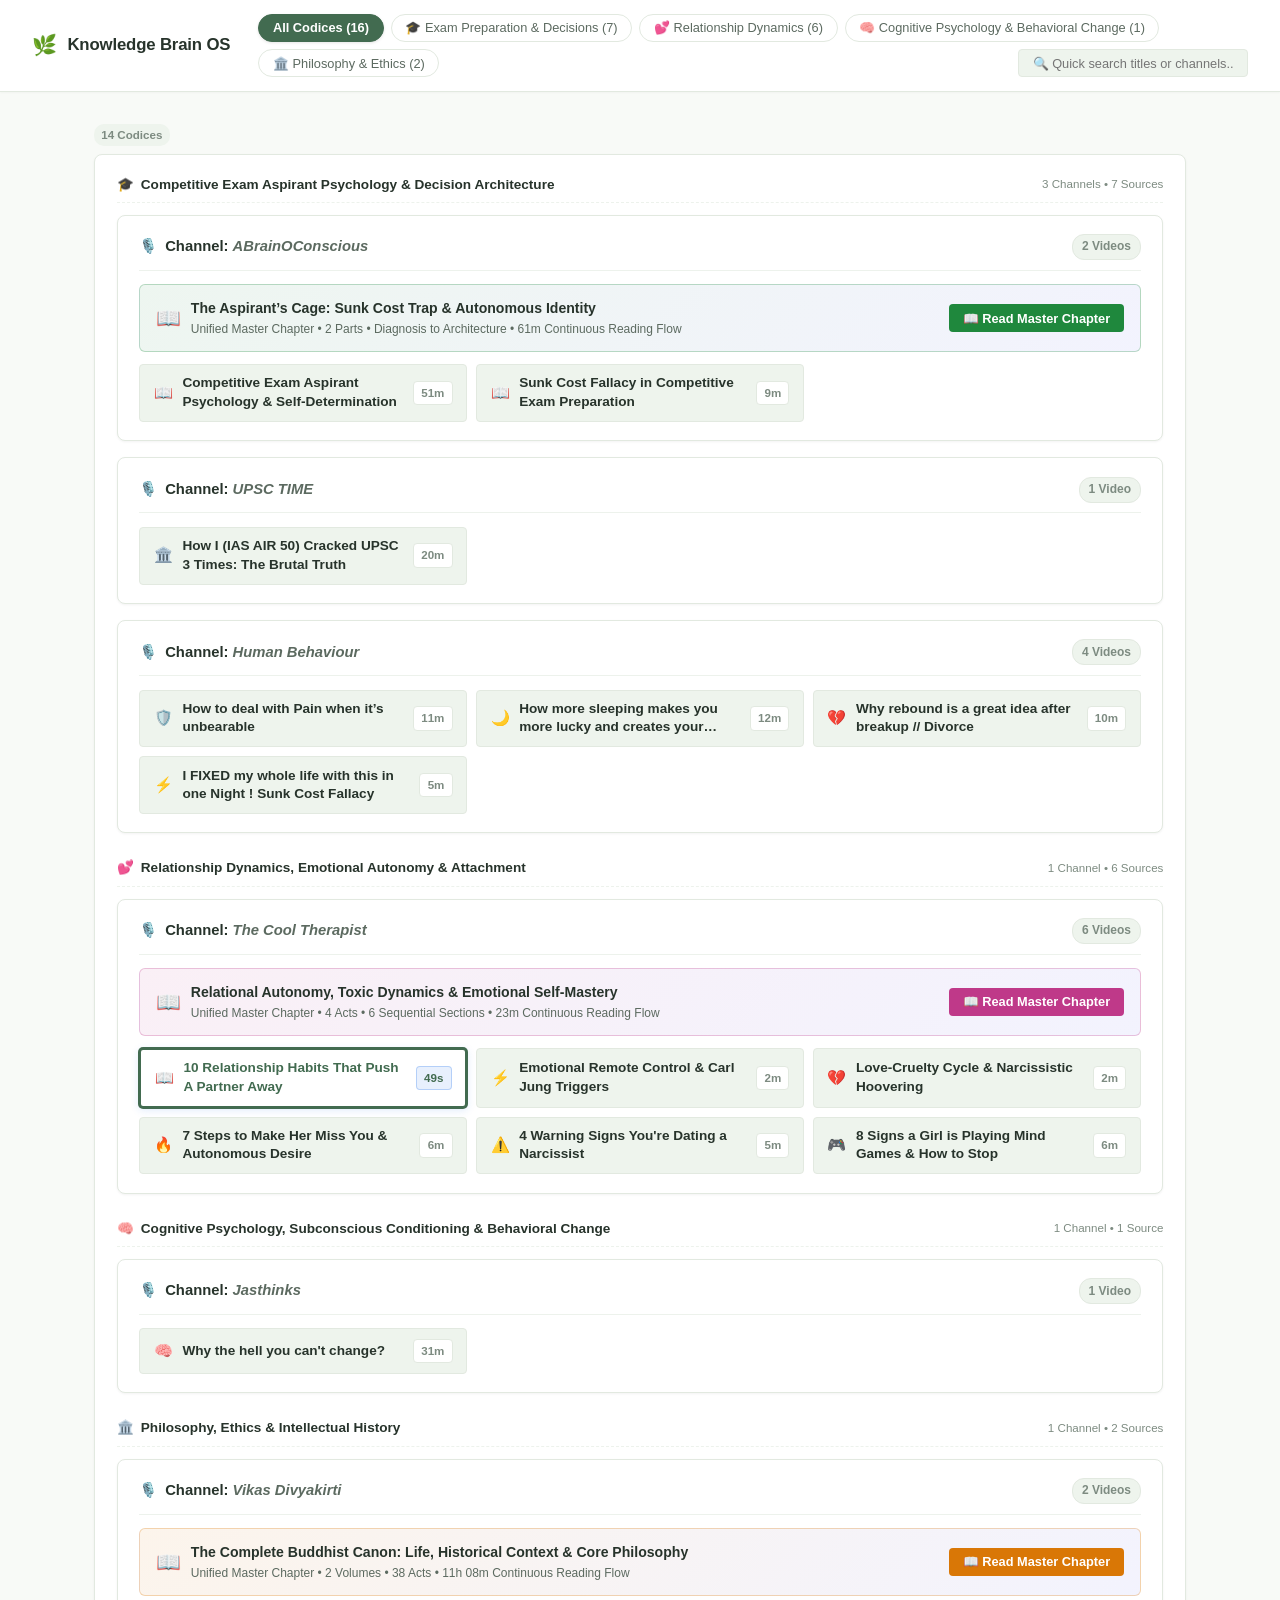
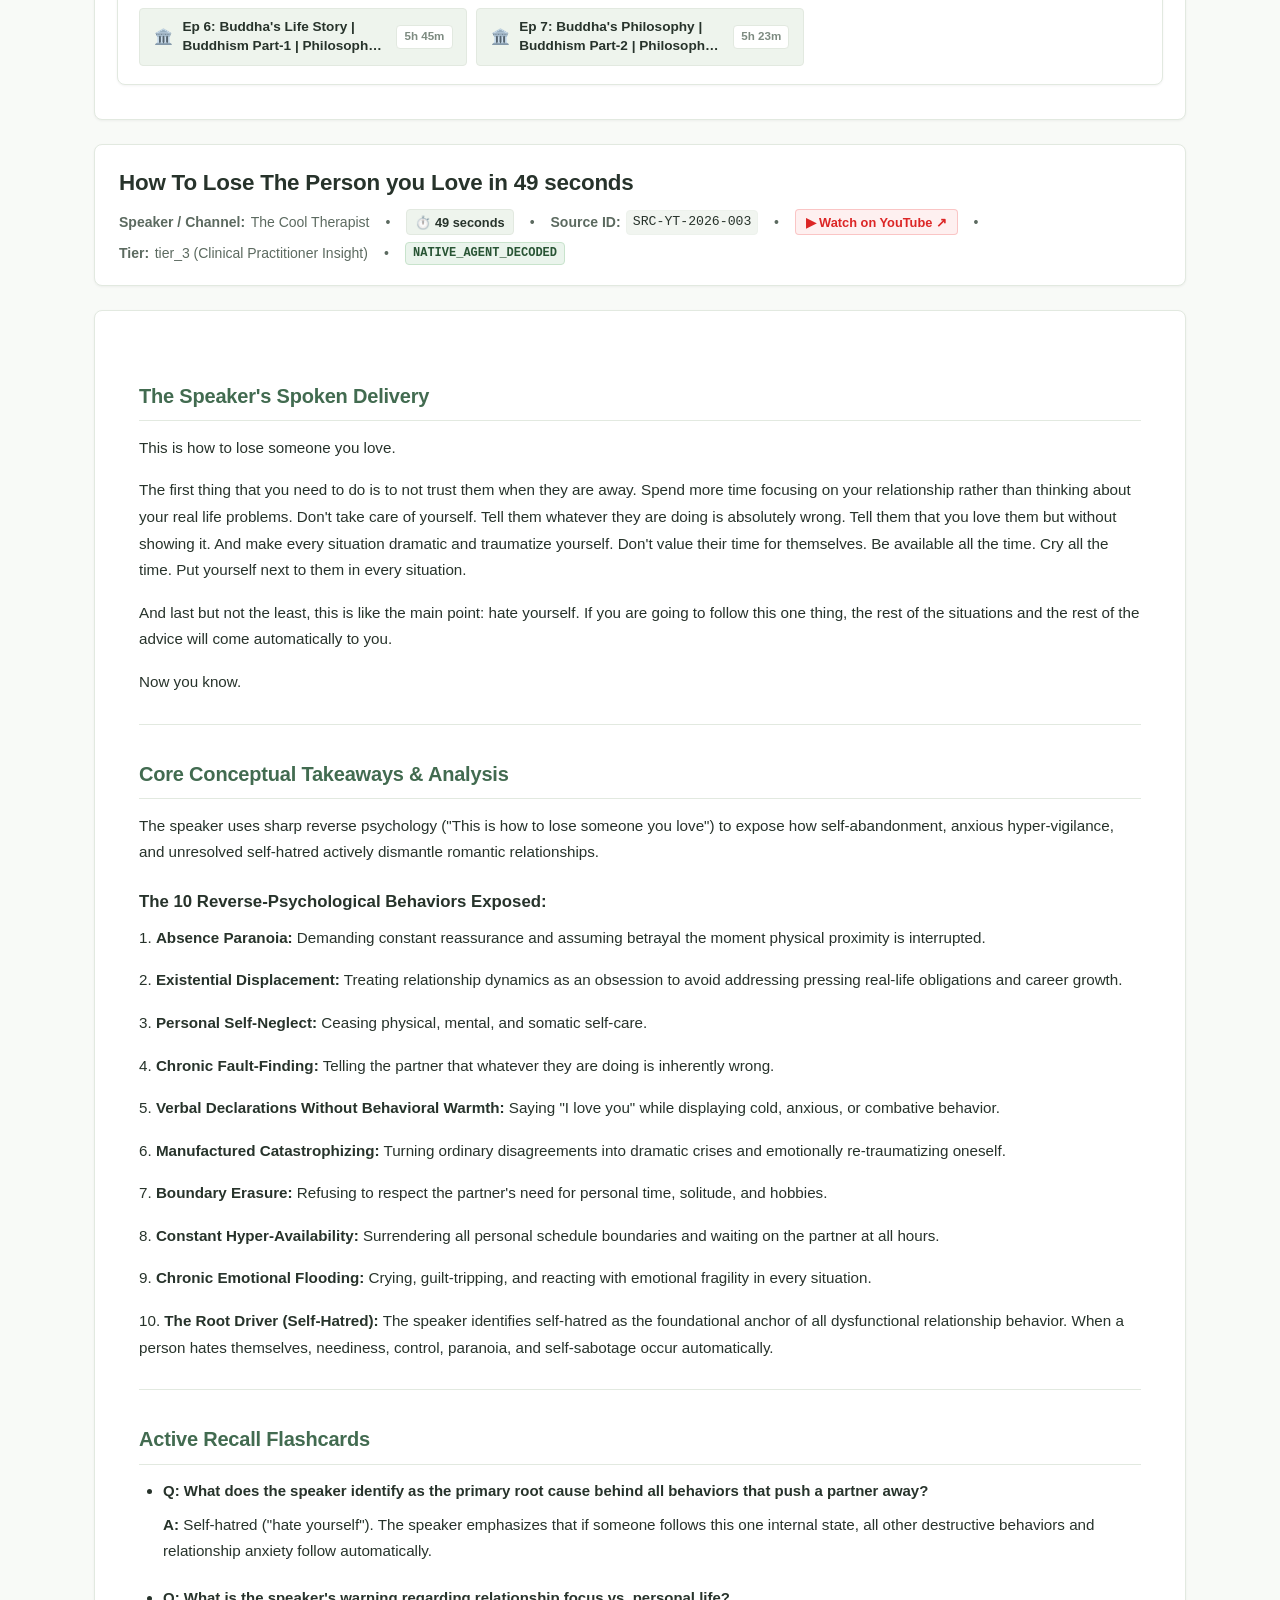
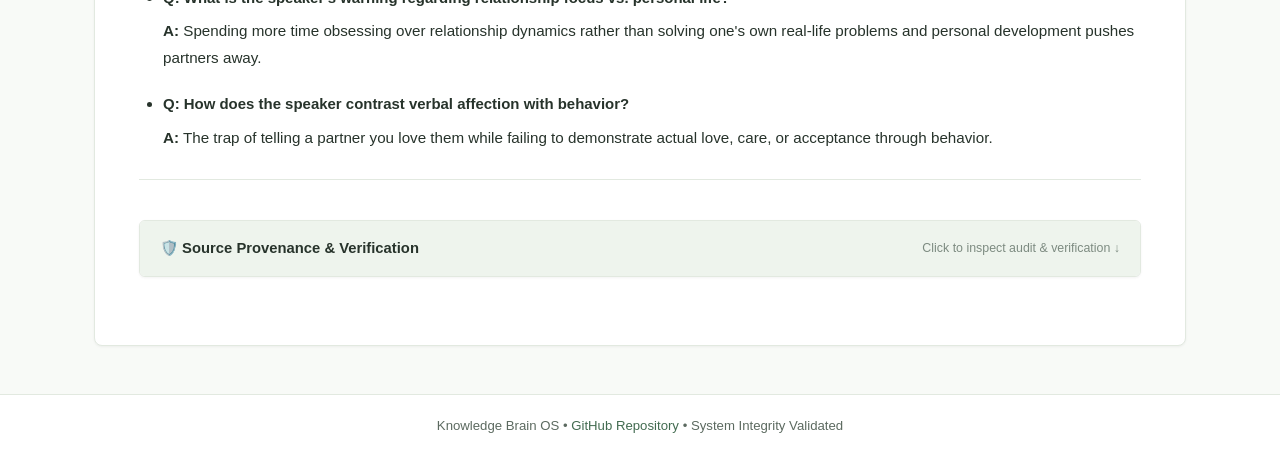
==== web/index.html @ 2f969862 "feat(chapter): synthesize CHAPTER-VIKAS-BUDDHA-CANON (The Complete Buddhist Canon)" ====
<!DOCTYPE html>
<html lang="en">
<head>
  <meta charset="UTF-8">
  <meta name="viewport" content="width=device-width, initial-scale=1.0">
  <title>Knowledge Brain OS — Notes Reader</title>
  <link rel="stylesheet" href="styles.css?v=20261013-05">
</head>
<body>

  <header>
    <div class="logo-area" id="logo-home-btn" role="button" tabindex="0" onclick="navigateHome()" onkeydown="if(event.key==='Enter'||event.key===' '){event.preventDefault();navigateHome();}" title="View All Notes" aria-label="View All Notes">
      <span class="logo-icon">🌿</span>
      <div class="logo-title">Knowledge Brain OS</div>
    </div>
    <nav class="header-category-nav">
      <button class="cat-pill active" id="pill-cat-all" onclick="filterReaderCategory('all')">All Codices (16)</button>
      <button class="cat-pill" id="pill-cat-aspirant" onclick="filterReaderCategory('aspirant')">🎓 Exam Preparation &amp; Decisions (7)</button>
      <button class="cat-pill" id="pill-cat-relationships" onclick="filterReaderCategory('relationships')">💕 Relationship Dynamics (6)</button>
      <button class="cat-pill" id="pill-cat-cognitive" onclick="filterReaderCategory('cognitive')">🧠 Cognitive Psychology &amp; Behavioral Change (1)</button>
      <button class="cat-pill" id="pill-cat-philosophy" onclick="filterReaderCategory('philosophy')">🏛️ Philosophy &amp; Ethics (2)</button>
      <div class="reader-quick-search">
        <input type="text" id="reader-search-input" class="reader-search-box" placeholder="🔍 Quick search titles or channels..." oninput="handleReaderSearch(this.value)">
      </div>
    </nav>
  </header>

  <main>
    <div id="status-banner"></div>

    <!-- BACKGROUND STORAGE: DASHBOARD & METRICS (Preserved for test contracts & data integrity) -->
    <section id="dashboard-view" class="view-section" style="display:none;">
      <div class="page-intro">
        <h1 class="page-title">Master Notes Library</h1>
        <p class="page-subtitle">
          Exhaustive, self-contained analytical master codices distilled from long-form lectures and research—structured with zero fluff and verifiable timestamps.
        </p>
      </div>

      <!-- SECTION A: CATEGORY & TOPIC HUBS (Synthesized Mega-Books & Subject Volumes) -->
      <div class="section-heading-row" style="margin-top:0.5rem;">
        <div>
          <h2 class="section-heading-title">📚 Category &amp; Topic Hubs (Unified Master Knowledge)</h2>
          <p style="font-size:0.875rem; color:var(--text-secondary); margin-top:0.15rem; margin-bottom:0;">
            Curated mega-books and thematic compendiums synthesized from clusters of videos, books, and papers into chronological chapters.
          </p>
        </div>
      </div>

      <div class="topic-category-grid">
        <!-- Topic Box 1: Aspirant Psychology & Decision Architecture -->
        <div class="topic-box" style="border-left: 4px solid #1f883d; cursor:pointer;" onclick="viewCodex('MASTER-ASPIRANT-DECISION')">
          <div>
            <div class="topic-box-header">
              <span class="topic-badge topic-badge-book">📖 MEGA-BOOK VOLUME I</span>
              <span class="topic-badge" style="background:#eaf5ea; color:#1f883d;">60m Consolidated</span>
            </div>
            <h3 class="topic-box-title">Competitive Exam Aspirant Psychology &amp; Decision Architecture</h3>
            <div class="topic-box-channel">
              <span>🎙️ Channels: <em>ABrainOConscious &bull; Human Behaviour</em></span> &bull; <span>3 Lectures Unified</span>
            </div>
            <p class="topic-box-desc">
              Chronological master synthesis of candidate psychology across multi-year preparation, integrating motivation curves, the sunk cost trap, and the 5-phase decision playbook.
            </p>
          </div>
          <div class="topic-box-footer">
            <span class="topic-stats">3 Sources Unified &bull; 66m Consolidated</span>
            <button class="btn-read" style="background:#1f883d; padding:0.4rem 0.9rem; font-size:0.825rem;" onclick="viewCodex('MASTER-ASPIRANT-DECISION')">
              Open Mega-Book &rarr;
            </button>
          </div>
        </div>

        <!-- Topic Box 2: Relationship Dynamics & Romantic Psychology -->
        <div class="topic-box" style="border-left: 4px solid #bf3989; cursor:pointer;" onclick="viewCodex('MASTER-RELATIONSHIP-DYNAMICS')">
          <div>
            <div class="topic-box-header">
              <span class="topic-badge" style="background:#bf3989; color:#FFFFFF;">💕 MASTER TREATISE</span>
              <span class="topic-badge" style="background:#fdf2f8; color:#bf3989;">Relationships &amp; Autonomy</span>
            </div>
            <h3 class="topic-box-title">Love Without Losing Yourself</h3>
            <div class="topic-box-channel">
              <span>🎙️ Channel: <em>The Cool Therapist</em></span> &bull; <span>6 Lectures Unified</span>
            </div>
            <p class="topic-box-desc">
              Exhaustive master treatise on emotional triggers, anxious-avoidant attachment loops, over-pursuit dynamics, and the walk-away decision matrix.
            </p>
          </div>
          <div class="topic-box-footer">
            <span class="topic-stats">6 Sources Unified &bull; 4 Parts &bull; 25 Dynamics &bull; 3 Causal Loops</span>
            <button class="btn-read" style="background:#bf3989; padding:0.4rem 0.9rem; font-size:0.825rem;" onclick="viewCodex('MASTER-RELATIONSHIP-DYNAMICS')">
              Read Master Treatise &rarr;
            </button>
          </div>
        </div>

        <!-- Topic Box 3: Buddhist Philosophy & Intellectual History -->
        <div class="topic-box" style="border-left: 4px solid #d97706; cursor:pointer;" onclick="viewCodex('CHAPTER-VIKAS-BUDDHA-CANON')">
          <div>
            <div class="topic-box-header">
              <span class="topic-badge" style="background:#d97706; color:#FFFFFF;">🏛️ MASTER TREATISE</span>
              <span class="topic-badge" style="background:#fef3c7; color:#d97706;">Philosophy &amp; Ethics</span>
            </div>
            <h3 class="topic-box-title">The Complete Buddhist Canon</h3>
            <div class="topic-box-channel">
              <span>🎙️ Channel: <em>Vikas Divyakirti</em></span> &bull; <span>2 Volumes Unified</span>
            </div>
            <p class="topic-box-desc">
              Encyclopedic master synthesis spanning the 6th-century BCE historical crucible, renunciation, Pratityasamutpada, Anattavada, and the Four Classical Schools.
            </p>
          </div>
          <div class="topic-box-footer">
            <span class="topic-stats">2 Sources Unified &bull; 2 Volumes &bull; 38 Acts &bull; 11h 08m</span>
            <button class="btn-read" style="background:#d97706; padding:0.4rem 0.9rem; font-size:0.825rem;" onclick="viewCodex('CHAPTER-VIKAS-BUDDHA-CANON')">
              Read Master Chapter &rarr;
            </button>
          </div>
        </div>
      </div>

      <!-- Subtle System Diagnostics & Architecture Drawer -->
      <details style="margin-top:2.5rem; background:var(--bg-surface); border:1px solid var(--border-color); border-radius:var(--radius-md); padding:1rem 1.25rem;">
        <summary style="cursor:pointer; font-weight:600; font-size:0.9rem; color:var(--text-secondary); user-select:none;">
          ⚙️ System Diagnostics &amp; Knowledge Index Health
        </summary>
        <div style="margin-top:1.25rem;">
          <div class="metrics-grid">
            <div class="metric-card">
              <div class="metric-label">Processed Sources</div>
              <div class="metric-value-row">
                <span class="metric-value" id="metric-sources">0</span>
                <span class="metric-benchmark" id="metric-sources-benchmark">Benchmark: 0</span>
              </div>
            </div>
            <div class="metric-card">
              <div class="metric-label">Key Concepts</div>
              <div class="metric-value-row">
                <span class="metric-value" id="metric-concepts">0</span>
                <span class="metric-benchmark" id="metric-concepts-benchmark">Benchmark: 0</span>
              </div>
            </div>
            <div class="metric-card">
              <div class="metric-label">Anchored Claims</div>
              <div class="metric-value-row">
                <span class="metric-value" id="metric-claims">0</span>
                <span class="metric-benchmark" id="metric-claims-benchmark">Benchmark: 0</span>
              </div>
            </div>
            <div class="metric-card">
              <div class="metric-label">Idea Connections</div>
              <div class="metric-value-row">
                <span class="metric-value" id="metric-edges">0</span>
                <span class="metric-benchmark" id="metric-edges-benchmark">Benchmark: 0</span>
              </div>
            </div>
            <div class="metric-card">
              <div class="metric-label">System Manuals</div>
              <div class="metric-value-row">
                <span class="metric-value" id="metric-docs">18</span>
                <span class="metric-benchmark">Authoritative</span>
              </div>
            </div>
          </div>

          <div class="status-card" style="margin-top:1rem; margin-bottom:0;">
            <div class="item-header">
              <span class="item-title">System Health &amp; Standards</span>
              <span class="badge badge-tier1" id="system-status-badge">CHECKS PASSED</span>
            </div>
            <ul>
              <li><strong>Zero Hallucination Anchoring:</strong> 100% of claims are tied to verbatim timestamps or physical line locators.</li>
              <li><strong>Dual Knowledge Storage:</strong> Exhaustive standalone notes and connected idea graphs are kept in sync.</li>
              <li><strong>Catalog Index Last Updated:</strong> <span id="last-built">Never</span></li>
            </ul>
          </div>
        </div>
      </details>
    </section>

    <!-- HIDDEN BACKGROUND CONTAINERS (Preserving search & indexing functions for tests) -->
    <section id="sources-view" class="view-section" style="display:none;">
      <input type="text" id="source-search" class="search-bar" style="display:none;">
      <input type="checkbox" id="hide-fixture-sources" style="display:none;">
      <div id="sources-list" class="card-list"></div>
    </section>

    <section id="concepts-view" class="view-section" style="display:none;">
      <input type="text" id="concept-search" class="search-bar" style="display:none;">
      <input type="checkbox" id="hide-fixture-concepts" style="display:none;">
      <div id="concepts-list" class="card-list"></div>
    </section>

    <!-- BACKGROUND STORAGE: DOCUMENTATION HUB (Preserved for test contracts & data integrity) -->
    <section id="docs-view" class="view-section" style="display:none;">
      <div class="page-intro">
        <h1 class="page-title">Architecture &amp; Governance Manuals</h1>
        <p class="page-subtitle">Authoritative operating instructions, schema definitions, and ingestion protocols governing this system.</p>
      </div>
      <div id="docs-list" class="card-list"></div>
    </section>

    <!-- PRIMARY VIEW: MASTER NOTES READER (DEFAULT HOMEPAGE) -->
    <section id="codex-reader" class="view-section active">
      <!-- Hidden compatibility hooks for existing script queries -->
      <div id="reader-mode-header-bar" style="display:none;"><span class="tab-count">14 Codices</span></div>

      <!-- Categorized Channel Grids Container -->
      <div id="reader-subnav-individual" class="reader-subnav" style="margin-top: 0.5rem;">
        <!-- Category Group 1: Exam Preparation & Decision Architecture -->
        <div class="reader-category-group" id="cat-group-aspirant">
          <div class="reader-category-header">
            <span class="category-icon">🎓</span>
            <span class="category-name">Competitive Exam Aspirant Psychology &amp; Decision Architecture</span>
            <span class="reader-category-count">3 Channels &bull; 7 Sources</span>
          </div>

          <!-- Channel Box: ABrainOConscious -->
          <div class="channel-card-box">
            <div class="channel-card-header">
              <div class="channel-name-title">
                <span class="channel-icon">🎙️</span>
                <span>Channel: <em class="channel-name">ABrainOConscious</em></span>
              </div>
              <span class="channel-video-count">2 Videos</span>
            </div>

            <!-- Continuous Channel Chapter Banner -->
            <div style="margin: 0.75rem 0; padding: 0.75rem 1rem; background: linear-gradient(135deg, rgba(31, 136, 61, 0.08), rgba(99, 102, 241, 0.08)); border: 1px solid rgba(31, 136, 61, 0.28); border-radius: var(--radius-md); display: flex; align-items: center; justify-content: space-between; gap: 0.75rem; flex-wrap: wrap;">
              <div style="display: flex; align-items: center; gap: 0.6rem;">
                <span style="font-size: 1.25rem;">📖</span>
                <div>
                  <div style="font-weight: 700; font-size: 0.88rem; color: var(--text-primary);">The Aspirant’s Cage: Sunk Cost Trap &amp; Autonomous Identity</div>
                  <div style="font-size: 0.75rem; color: var(--text-secondary);">Unified Master Chapter &bull; 2 Parts &bull; Diagnosis to Architecture &bull; 61m Continuous Reading Flow</div>
                </div>
              </div>
              <button id="btn-switch-CHAPTER-ABRAIN-ASPIRANT-PSYCHOLOGY" class="switcher-btn btn-read" style="padding: 0.4rem 0.85rem; font-size: 0.8rem; font-weight: 600; background: #1f883d; color: #fff; border: none; border-radius: var(--radius-sm); cursor: pointer;" onclick="viewCodex('CHAPTER-ABRAIN-ASPIRANT-PSYCHOLOGY')">
                📖 Read Master Chapter
              </button>
            </div>

            <div class="channel-videos-grid">
              <div id="btn-switch-SRC-YT-2026-002" class="channel-video-item switcher-btn" onclick="viewCodex('SRC-YT-2026-002')">
                <span class="video-item-icon">📖</span>
                <span class="video-item-title">Competitive Exam Aspirant Psychology &amp; Self-Determination</span>
                <span class="video-item-duration">51m</span>
              </div>
              <div id="btn-switch-SRC-YT-2026-001" class="channel-video-item switcher-btn" onclick="viewCodex('SRC-YT-2026-001')">
                <span class="video-item-icon">📖</span>
                <span class="video-item-title">Sunk Cost Fallacy in Competitive Exam Preparation</span>
                <span class="video-item-duration">9m</span>
              </div>
            </div>
          </div>

          <!-- Channel Box: UPSC TIME -->
          <div class="channel-card-box" style="margin-top:1rem;">
            <div class="channel-card-header">
              <div class="channel-name-title">
                <span class="channel-icon">🎙️</span>
                <span>Channel: <em class="channel-name">UPSC TIME</em></span>
              </div>
              <span class="channel-video-count">1 Video</span>
            </div>
            <div class="channel-videos-grid">
              <div id="btn-switch-SRC-YT-2026-014" class="channel-video-item switcher-btn" onclick="viewCodex('SRC-YT-2026-014')">
                <span class="video-item-icon">🏛️</span>
                <span class="video-item-title">How I (IAS AIR 50) Cracked UPSC 3 Times: The Brutal Truth</span>
                <span class="video-item-duration">20m</span>
              </div>
            </div>
          </div>

          <!-- Channel Box: Human Behaviour -->
          <div class="channel-card-box" style="margin-top:1rem;">
            <div class="channel-card-header">
              <div class="channel-name-title">
                <span class="channel-icon">🎙️</span>
                <span>Channel: <em class="channel-name">Human Behaviour</em></span>
              </div>
              <span class="channel-video-count">4 Videos</span>
            </div>
            <div class="channel-videos-grid">
              <div id="btn-switch-SRC-YT-2026-013" class="channel-video-item switcher-btn" onclick="viewCodex('SRC-YT-2026-013')">
                <span class="video-item-icon">🛡️</span>
                <span class="video-item-title">How to deal with Pain when it’s unbearable</span>
                <span class="video-item-duration">11m</span>
              </div>
              <div id="btn-switch-SRC-YT-2026-012" class="channel-video-item switcher-btn" onclick="viewCodex('SRC-YT-2026-012')">
                <span class="video-item-icon">🌙</span>
                <span class="video-item-title">How more sleeping makes you more lucky and creates your destiny</span>
                <span class="video-item-duration">12m</span>
              </div>
              <div id="btn-switch-SRC-YT-2026-011" class="channel-video-item switcher-btn" onclick="viewCodex('SRC-YT-2026-011')">
                <span class="video-item-icon">💔</span>
                <span class="video-item-title">Why rebound is a great idea after breakup // Divorce</span>
                <span class="video-item-duration">10m</span>
              </div>
              <div id="btn-switch-SRC-YT-2026-009" class="channel-video-item switcher-btn" onclick="viewCodex('SRC-YT-2026-009')">
                <span class="video-item-icon">⚡</span>
                <span class="video-item-title">I FIXED my whole life with this in one Night ! Sunk Cost Fallacy</span>
                <span class="video-item-duration">5m</span>
              </div>
            </div>
          </div>
        </div>

        <!-- Category Group 2: Relationship Dynamics -->
        <div class="reader-category-group" id="cat-group-relationships" style="margin-top:1.25rem;">
          <div class="reader-category-header">
            <span class="category-icon">💕</span>
            <span class="category-name">Relationship Dynamics, Emotional Autonomy &amp; Attachment</span>
            <span class="reader-category-count">1 Channel &bull; 6 Sources</span>
          </div>

          <!-- Channel Box: The Cool Therapist (All 6 videos grouped together) -->
          <div class="channel-card-box">
            <div class="channel-card-header">
              <div class="channel-name-title">
                <span class="channel-icon">🎙️</span>
                <span>Channel: <em class="channel-name">The Cool Therapist</em></span>
              </div>
              <span class="channel-video-count">6 Videos</span>
            </div>

            <!-- Continuous Channel Chapter Banner -->
            <div style="margin: 0.75rem 0; padding: 0.75rem 1rem; background: linear-gradient(135deg, rgba(191, 57, 137, 0.08), rgba(99, 102, 241, 0.08)); border: 1px solid rgba(191, 57, 137, 0.28); border-radius: var(--radius-md); display: flex; align-items: center; justify-content: space-between; gap: 0.75rem; flex-wrap: wrap;">
              <div style="display: flex; align-items: center; gap: 0.6rem;">
                <span style="font-size: 1.25rem;">📖</span>
                <div>
                  <div style="font-weight: 700; font-size: 0.88rem; color: var(--text-primary);">Relational Autonomy, Toxic Dynamics &amp; Emotional Self-Mastery</div>
                  <div style="font-size: 0.75rem; color: var(--text-secondary);">Unified Master Chapter &bull; 4 Acts &bull; 6 Sequential Sections &bull; 23m Continuous Reading Flow</div>
                </div>
              </div>
              <button id="btn-switch-CHAPTER-TCT-RELATIONAL-AUTONOMY" class="switcher-btn btn-read" style="padding: 0.4rem 0.85rem; font-size: 0.8rem; font-weight: 600; background: #bf3989; color: #fff; border: none; border-radius: var(--radius-sm); cursor: pointer;" onclick="viewCodex('CHAPTER-TCT-RELATIONAL-AUTONOMY')">
                📖 Read Master Chapter
              </button>
            </div>

            <div class="channel-videos-grid">
              <div id="btn-switch-SRC-YT-2026-003" class="channel-video-item switcher-btn" onclick="viewCodex('SRC-YT-2026-003')">
                <span class="video-item-icon">📖</span>
                <span class="video-item-title">10 Relationship Habits That Push A Partner Away</span>
                <span class="video-item-duration">49s</span>
              </div>
              <div id="btn-switch-SRC-YT-2026-004" class="channel-video-item switcher-btn" onclick="viewCodex('SRC-YT-2026-004')">
                <span class="video-item-icon">⚡</span>
                <span class="video-item-title">Emotional Remote Control &amp; Carl Jung Triggers</span>
                <span class="video-item-duration">2m</span>
              </div>
              <div id="btn-switch-SRC-YT-2026-005" class="channel-video-item switcher-btn" onclick="viewCodex('SRC-YT-2026-005')">
                <span class="video-item-icon">💔</span>
                <span class="video-item-title">Love-Cruelty Cycle &amp; Narcissistic Hoovering</span>
                <span class="video-item-duration">2m</span>
              </div>
              <div id="btn-switch-SRC-YT-2026-006" class="channel-video-item switcher-btn" onclick="viewCodex('SRC-YT-2026-006')">
                <span class="video-item-icon">🔥</span>
                <span class="video-item-title">7 Steps to Make Her Miss You &amp; Autonomous Desire</span>
                <span class="video-item-duration">6m</span>
              </div>
              <div id="btn-switch-SRC-YT-2026-007" class="channel-video-item switcher-btn" onclick="viewCodex('SRC-YT-2026-007')">
                <span class="video-item-icon">⚠️</span>
                <span class="video-item-title">4 Warning Signs You're Dating a Narcissist</span>
                <span class="video-item-duration">5m</span>
              </div>
              <div id="btn-switch-SRC-YT-2026-008" class="channel-video-item switcher-btn" onclick="viewCodex('SRC-YT-2026-008')">
                <span class="video-item-icon">🎮</span>
                <span class="video-item-title">8 Signs a Girl is Playing Mind Games &amp; How to Stop</span>
                <span class="video-item-duration">6m</span>
              </div>
            </div>
          </div>
        </div>

        <!-- Category Group 3: Cognitive Psychology & Behavioral Change -->
        <div class="reader-category-group" id="cat-group-cognitive" style="margin-top:1.25rem;">
          <div class="reader-category-header">
            <span class="category-icon">🧠</span>
            <span class="category-name">Cognitive Psychology, Subconscious Conditioning &amp; Behavioral Change</span>
            <span class="reader-category-count">1 Channel &bull; 1 Source</span>
          </div>

          <!-- Channel Box: Jasthinks -->
          <div class="channel-card-box">
            <div class="channel-card-header">
              <div class="channel-name-title">
                <span class="channel-icon">🎙️</span>
                <span>Channel: <em class="channel-name">Jasthinks</em></span>
              </div>
              <span class="channel-video-count">1 Video</span>
            </div>
            <div class="channel-videos-grid">
              <div id="btn-switch-SRC-YT-2026-010" class="channel-video-item switcher-btn" onclick="viewCodex('SRC-YT-2026-010')">
                <span class="video-item-icon">🧠</span>
                <span class="video-item-title">Why the hell you can't change?</span>
                <span class="video-item-duration">31m</span>
              </div>
            </div>
          </div>
        </div>

        <!-- Category Group 4: Philosophy, Ethics & Intellectual History -->
        <div class="reader-category-group" id="cat-group-philosophy" style="margin-top:1.25rem;">
          <div class="reader-category-header">
            <span class="category-icon">🏛️</span>
            <span class="category-name">Philosophy, Ethics &amp; Intellectual History</span>
            <span class="reader-category-count">1 Channel &bull; 2 Sources</span>
          </div>

          <!-- Channel Box: Vikas Divyakirti -->
          <div class="channel-card-box">
            <div class="channel-card-header">
              <div class="channel-name-title">
                <span class="channel-icon">🎙️</span>
                <span>Channel: <em class="channel-name">Vikas Divyakirti</em></span>
              </div>
              <span class="channel-video-count">2 Videos</span>
            </div>

            <!-- Continuous Channel Chapter Banner -->
            <div style="margin: 0.75rem 0; padding: 0.75rem 1rem; background: linear-gradient(135deg, rgba(217, 119, 6, 0.08), rgba(99, 102, 241, 0.08)); border: 1px solid rgba(217, 119, 6, 0.28); border-radius: var(--radius-md); display: flex; align-items: center; justify-content: space-between; gap: 0.75rem; flex-wrap: wrap;">
              <div style="display: flex; align-items: center; gap: 0.6rem;">
                <span style="font-size: 1.25rem;">📖</span>
                <div>
                  <div style="font-weight: 700; font-size: 0.88rem; color: var(--text-primary);">The Complete Buddhist Canon: Life, Historical Context &amp; Core Philosophy</div>
                  <div style="font-size: 0.75rem; color: var(--text-secondary);">Unified Master Chapter &bull; 2 Volumes &bull; 38 Acts &bull; 11h 08m Continuous Reading Flow</div>
                </div>
              </div>
              <button id="btn-switch-CHAPTER-VIKAS-BUDDHA-CANON" class="switcher-btn btn-read" style="padding: 0.4rem 0.85rem; font-size: 0.8rem; font-weight: 600; background: #d97706; color: #fff; border: none; border-radius: var(--radius-sm); cursor: pointer;" onclick="viewCodex('CHAPTER-VIKAS-BUDDHA-CANON')">
                📖 Read Master Chapter
              </button>
            </div>

            <div class="channel-videos-grid">
              <div id="btn-switch-SRC-YT-2026-015" class="channel-video-item switcher-btn" onclick="viewCodex('SRC-YT-2026-015')">
                <span class="video-item-icon">🏛️</span>
                <span class="video-item-title">Ep 6: Buddha's Life Story | Buddhism Part-1 | Philosophy Series</span>
                <span class="video-item-duration">5h 45m</span>
              </div>
              <div id="btn-switch-SRC-YT-2026-016" class="channel-video-item switcher-btn" onclick="viewCodex('SRC-YT-2026-016')">
                <span class="video-item-icon">🏛️</span>
                <span class="video-item-title">Ep 7: Buddha's Philosophy | Buddhism Part-2 | Philosophy Series</span>
                <span class="video-item-duration">5h 23m</span>
              </div>
            </div>
          </div>
        </div>
      </div>
      <div id="codex-header-card" class="codex-header-card" style="margin-bottom:1.5rem; background:var(--bg-surface); border:1px solid var(--border-color); border-radius:var(--radius-lg); padding:1.25rem 1.5rem; box-shadow:var(--shadow-subtle);">
        <h1 id="codex-title" class="page-title" style="margin-bottom:0.35rem;">Source Title</h1>
        <p id="codex-meta" style="color:var(--text-secondary); font-size:0.875rem; margin-bottom:0;"></p>
      </div>
      <div class="codex-viewer">
        <div id="codex-content">Loading note...</div>
      </div>
    </section>
  </main>

  <footer>
    Knowledge Brain OS &bull; <a href="https://github.com/shekhawatvishal91/summary" target="_blank">GitHub Repository</a> &bull; System Integrity Validated
  </footer>

  <script src="app.js?v=20261013-05"></script>
</body>
</html>
---- web/styles.css ----
:root {
  /* Warm, calm, readable light palette */
  --bg-primary: #F8FAF7;       /* Warm off-white background */
  --bg-surface: #FFFFFF;       /* Clean white surface for cards and panels */
  --bg-secondary: #F1F5F0;     /* Soft pale sage/grey-green for headers/footers */
  --bg-subtle: #EEF4ED;        /* Pale sage for active tabs and subtle highlights */
  --bg-muted: #E8EFE6;         /* Slightly deeper pale sage for tags and chips */

  --text-primary: #27332B;     /* Deep readable charcoal */
  --text-secondary: #5C6A60;   /* Balanced, readable grey-green */
  --text-muted: #7D8B81;       /* Accessible soft muted text */

  --border-color: #E2E9E0;     /* Soft neutral grey-green border */
  --border-subtle: #EDF2EC;    /* Very light separator */
  --border-focus: #426B50;     /* Muted forest green focus outline */

  --accent-color: #426B50;     /* Muted forest green */
  --accent-hover: #33543E;     /* Deeper forest green on interaction */
  --accent-light: #EEF4ED;     /* Pale forest green tint */

  /* Semantic status accents (restrained, accessible) */
  --badge-green-bg: #EAF4EC;
  --badge-green-text: #285434;
  --badge-green-border: #C8E3CC;

  --badge-amber-bg: #FDF6E8;
  --badge-amber-text: #7A5312;
  --badge-amber-border: #F0DEB4;

  --badge-blue-bg: #EDF3F9;
  --badge-blue-text: #2B4E73;
  --badge-blue-border: #CDDDF0;

  --badge-gray-bg: #F0F3F0;
  --badge-gray-text: #57655B;
  --badge-gray-border: #D8DFD7;

  --badge-red-bg: #FDF0F0;
  --badge-red-text: #8A2A2A;
  --badge-red-border: #F4C7C7;

  --font-sans: -apple-system, BlinkMacSystemFont, "Segoe UI", Roboto, "Helvetica Neue", Arial, sans-serif;
  --font-mono: ui-monospace, SFMono-Regular, "SF Mono", Menlo, Consolas, monospace;

  --shadow-subtle: 0 1px 3px rgba(39, 51, 43, 0.04), 0 1px 2px rgba(39, 51, 43, 0.02);
  --shadow-card: 0 2px 6px rgba(39, 51, 43, 0.05);
  --radius-sm: 4px;
  --radius-md: 6px;
  --radius-lg: 8px;
}

* {
  box-sizing: border-box;
  margin: 0;
  padding: 0;
}

body {
  font-family: var(--font-sans);
  background-color: var(--bg-primary);
  color: var(--text-primary);
  line-height: 1.6;
  min-height: 100vh;
  display: flex;
  flex-direction: column;
  -webkit-font-smoothing: antialiased;
}

/* Header & Compact Navigation */
header {
  background-color: var(--bg-surface);
  border-bottom: 1px solid var(--border-color);
  padding: 0.85rem 2rem;
  display: flex;
  justify-content: space-between;
  align-items: center;
  position: sticky;
  top: 0;
  z-index: 100;
  box-shadow: 0 1px 2px rgba(39, 51, 43, 0.03);
}

.logo-area {
  display: flex;
  align-items: center;
  gap: 0.65rem;
  cursor: pointer;
  user-select: none;
  border-radius: var(--radius-sm);
  padding: 0.25rem 0.5rem;
  margin-left: -0.5rem;
  transition: opacity 0.15s ease, background-color 0.15s ease, transform 0.1s ease;
}

.logo-area:hover {
  background-color: var(--bg-subtle);
}

.logo-area:hover .logo-title {
  color: var(--accent-color);
}

.logo-area:active {
  transform: scale(0.98);
}

.logo-icon {
  font-size: 1.25rem;
  line-height: 1;
  transition: transform 0.2s ease;
}

.logo-area:hover .logo-icon {
  transform: rotate(6deg) scale(1.08);
}

.logo-title {
  font-size: 1.05rem;
  font-weight: 600;
  letter-spacing: -0.01em;
  color: var(--text-primary);
  transition: color 0.15s ease;
}

.logo-badge {
  font-size: 0.7rem;
  font-family: var(--font-mono);
  padding: 0.15rem 0.45rem;
  background-color: var(--bg-subtle);
  color: var(--accent-color);
  border: 1px solid var(--border-color);
  border-radius: var(--radius-sm);
  font-weight: 600;
}

nav {
  display: flex;
  gap: 0.35rem;
}

nav button {
  background: transparent;
  border: 1px solid transparent;
  color: var(--text-secondary);
  padding: 0.45rem 0.85rem;
  font-size: 0.875rem;
  font-weight: 500;
  border-radius: var(--radius-md);
  cursor: pointer;
  transition: all 0.15s ease;
}

nav button:hover {
  color: var(--text-primary);
  background-color: var(--bg-secondary);
}

nav button:focus-visible {
  outline: 2px solid var(--border-focus);
  outline-offset: 1px;
}

nav button.active {
  color: var(--accent-color);
  background-color: var(--bg-subtle);
  border-color: var(--border-color);
  font-weight: 600;
}

/* Main Workspace Canvas */
main {
  flex: 1;
  max-width: 1140px;
  width: 100%;
  margin: 0 auto;
  padding: 2rem 1.5rem 3rem 1.5rem;
}

.view-section {
  display: none;
}

.view-section.active {
  display: block;
}

.page-intro {
  margin-bottom: 1.75rem;
}

.page-title {
  font-size: 1.4rem;
  font-weight: 600;
  color: var(--text-primary);
  letter-spacing: -0.01em;
  margin-bottom: 0.35rem;
}

.page-subtitle {
  font-size: 0.925rem;
  color: var(--text-secondary);
  max-width: 720px;
}

/* Dashboard Metrics Grid */
.metrics-grid {
  display: grid;
  grid-template-columns: repeat(auto-fit, minmax(190px, 1fr));
  gap: 1rem;
  margin-bottom: 1.75rem;
}

.metric-card {
  background-color: var(--bg-surface);
  border: 1px solid var(--border-color);
  border-radius: var(--radius-lg);
  padding: 1.15rem 1.25rem;
  text-align: left;
  display: flex;
  flex-direction: column;
  justify-content: space-between;
  min-height: 105px;
  box-shadow: var(--shadow-subtle);
  transition: border-color 0.15s ease, box-shadow 0.15s ease;
}

.metric-card:hover {
  border-color: var(--border-focus);
  box-shadow: var(--shadow-card);
}

.metric-label {
  font-size: 0.75rem;
  color: var(--text-secondary);
  font-weight: 600;
  text-transform: uppercase;
  letter-spacing: 0.04em;
  margin-bottom: 0.4rem;
  white-space: nowrap;
  overflow: hidden;
  text-overflow: ellipsis;
}

.metric-value-row {
  display: flex;
  align-items: baseline;
  justify-content: space-between;
  gap: 0.5rem;
  flex-wrap: wrap;
}

.metric-value {
  font-size: 1.85rem;
  font-weight: 700;
  color: var(--text-primary);
  line-height: 1.1;
  font-feature-settings: "tnum";
}

.metric-benchmark {
  font-size: 0.75rem;
  font-weight: 500;
  color: var(--text-muted);
  background-color: var(--bg-secondary);
  padding: 0.12rem 0.45rem;
  border-radius: var(--radius-sm);
  border: 1px solid var(--border-color);
  white-space: nowrap;
}

/* Cards & Lists */
.card-list {
  display: flex;
  flex-direction: column;
  gap: 0.85rem;
}

.item-card {
  background-color: var(--bg-surface);
  border: 1px solid var(--border-color);
  border-radius: var(--radius-lg);
  padding: 1.25rem 1.35rem;
  box-shadow: var(--shadow-subtle);
  transition: border-color 0.15s ease, box-shadow 0.15s ease;
}

.item-card:hover {
  border-color: #CCD7CA;
  box-shadow: var(--shadow-card);
}

.item-header {
  display: flex;
  justify-content: space-between;
  align-items: baseline;
  margin-bottom: 0.4rem;
  gap: 0.75rem;
  flex-wrap: wrap;
}

.item-title {
  font-size: 1.05rem;
  font-weight: 600;
  color: var(--text-primary);
  letter-spacing: -0.01em;
}

/* Refined, Accessible Badges */
.badge {
  font-size: 0.72rem;
  font-family: var(--font-mono);
  padding: 0.15rem 0.45rem;
  border-radius: var(--radius-sm);
  font-weight: 600;
  display: inline-block;
  line-height: 1.3;
  border: 1px solid transparent;
}

.badge-tier1 {
  background-color: var(--badge-green-bg);
  color: var(--badge-green-text);
  border-color: var(--badge-green-border);
}

.badge-tier2 {
  background-color: var(--badge-blue-bg);
  color: var(--badge-blue-text);
  border-color: var(--badge-blue-border);
}

.badge-scaffolded {
  background-color: var(--badge-amber-bg);
  color: var(--badge-amber-text);
  border-color: var(--badge-amber-border);
}

.badge-fixture {
  background-color: var(--badge-gray-bg);
  color: var(--badge-gray-text);
  border-color: var(--badge-gray-border);
}

.badge-mixed {
  background-color: var(--badge-amber-bg);
  color: var(--badge-amber-text);
  border-color: var(--badge-amber-border);
}

/* Search Bars & Form Controls */
.search-bar {
  width: 100%;
  padding: 0.65rem 0.95rem;
  background-color: var(--bg-surface);
  border: 1px solid var(--border-color);
  border-radius: var(--radius-md);
  color: var(--text-primary);
  font-size: 0.925rem;
  margin-bottom: 1rem;
  transition: border-color 0.15s ease, box-shadow 0.15s ease;
}

.search-bar::placeholder {
  color: var(--text-muted);
}

.search-bar:focus {
  outline: none;
  border-color: var(--border-focus);
  box-shadow: 0 0 0 3px rgba(66, 107, 80, 0.1);
}

.filter-bar {
  margin-bottom: 1.25rem;
  display: flex;
  align-items: center;
  gap: 0.5rem;
}

.filter-label {
  font-size: 0.825rem;
  color: var(--text-secondary);
  cursor: pointer;
  user-select: none;
}

/* Code Snippets & Mono Tags */
code {
  font-family: var(--font-mono);
  font-size: 0.825rem;
  background-color: var(--bg-secondary);
  color: var(--text-primary);
  padding: 0.1rem 0.35rem;
  border-radius: var(--radius-sm);
  border: 1px solid var(--border-subtle);
}

/* Codex & Long-Form Reader Typography */
.codex-viewer {
  background-color: var(--bg-surface);
  border: 1px solid var(--border-color);
  border-radius: var(--radius-lg);
  padding: 2.25rem 2.75rem;
  font-size: 1rem;
  line-height: 1.75;
  box-shadow: var(--shadow-subtle);
  color: var(--text-primary);
}

.codex-h1 {
  font-size: 1.6rem;
  font-weight: 700;
  color: var(--text-primary);
  margin-top: 0.5rem;
  margin-bottom: 1rem;
  line-height: 1.3;
}

.codex-h2 {
  font-size: 1.25rem;
  font-weight: 600;
  color: var(--accent-color);
  margin-top: 2rem;
  margin-bottom: 0.85rem;
  padding-bottom: 0.4rem;
  border-bottom: 1px solid var(--border-color);
  letter-spacing: -0.01em;
}

.codex-h3 {
  font-size: 1.05rem;
  font-weight: 600;
  color: var(--text-primary);
  margin-top: 1.35rem;
  margin-bottom: 0.5rem;
}

.codex-p {
  margin-bottom: 1rem;
  color: var(--text-primary);
  font-size: 0.95rem;
}

.codex-list {
  margin-left: 1.5rem;
  margin-bottom: 1.25rem;
}

.codex-list li {
  margin-bottom: 0.45rem;
  font-size: 0.935rem;
  color: var(--text-primary);
}

.codex-divider {
  border: none;
  border-top: 1px solid var(--border-color);
  margin: 1.75rem 0;
}

blockquote {
  border-left: 3px solid var(--accent-color);
  background-color: var(--bg-primary);
  padding: 0.85rem 1.25rem;
  margin: 1rem 0;
  border-radius: 0 var(--radius-sm) var(--radius-sm) 0;
  font-style: italic;
  color: #38483D;
}

.callout-box {
  padding: 1rem 1.25rem;
  border-radius: var(--radius-md);
  margin: 1.25rem 0;
  font-size: 0.9rem;
}

.warning-callout {
  background-color: var(--badge-amber-bg);
  border: 1px solid var(--badge-amber-border);
  color: var(--badge-amber-text);
}

.codex-link {
  color: var(--accent-color);
  text-decoration: underline;
  text-underline-offset: 2px;
}

/* System Status Box */
.status-card {
  background-color: var(--bg-surface);
  border: 1px solid var(--border-color);
  border-radius: var(--radius-lg);
  padding: 1.15rem 1.35rem;
  box-shadow: var(--shadow-subtle);
}

.status-card ul {
  margin-left: 1.25rem;
  font-size: 0.875rem;
  color: var(--text-secondary);
}

.status-card li {
  margin-bottom: 0.25rem;
}

/* Footer */
footer {
  background-color: var(--bg-surface);
  border-top: 1px solid var(--border-color);
  padding: 1.25rem 2rem;
  text-align: center;
  font-size: 0.825rem;
  color: var(--text-secondary);
  margin-top: auto;
}

footer a {
  color: var(--accent-color);
  text-decoration: none;
}

footer a:hover {
  text-decoration: underline;
}

/* Master Notes Showcase Shelf */
.master-note-shelf {
  display: flex;
  flex-direction: column;
  gap: 1.5rem;
  margin-top: 1.5rem;
}

.master-card {
  background: var(--bg-surface);
  border: 1px solid var(--border-color);
  border-radius: var(--radius-lg);
  padding: 1.75rem;
  box-shadow: var(--shadow-subtle);
  transition: all 0.2s ease;
}

.master-card:hover {
  box-shadow: var(--shadow-card);
  border-color: rgba(66, 107, 80, 0.4);
}

.master-card-header {
  display: flex;
  justify-content: space-between;
  align-items: flex-start;
  gap: 1rem;
  margin-bottom: 0.5rem;
}

.master-card-title {
  font-size: 1.25rem;
  font-weight: 600;
  color: var(--text-primary);
  margin: 0.25rem 0 0 0;
  line-height: 1.35;
}

.master-card-meta {
  font-size: 0.85rem;
  color: var(--text-secondary);
  margin-bottom: 0.75rem;
}

.master-card-abstract {
  font-size: 0.925rem;
  color: var(--text-primary);
  line-height: 1.6;
  margin-bottom: 1rem;
}

.master-card-takeaways {
  background: var(--bg-subtle);
  border-radius: var(--radius-md);
  padding: 0.85rem 1.25rem;
  margin-bottom: 1.25rem;
}

.master-card-takeaways-title {
  font-size: 0.75rem;
  font-weight: 700;
  text-transform: uppercase;
  letter-spacing: 0.05em;
  color: var(--accent-color);
  margin-bottom: 0.4rem;
}

.master-card-takeaways ul {
  list-style: none;
  padding: 0;
  margin: 0;
  display: flex;
  flex-direction: column;
  gap: 0.35rem;
}

.master-card-takeaways li {
  font-size: 0.875rem;
  color: var(--text-secondary);
  padding-left: 1.15rem;
  position: relative;
}

.master-card-takeaways li::before {
  content: "•";
  position: absolute;
  left: 0;
  color: var(--accent-color);
  font-weight: bold;
}

.master-card-desc {
  font-size: 0.925rem;
  color: var(--text-primary);
  line-height: 1.6;
  margin-bottom: 0.85rem;
}

.master-card-tags {
  display: flex;
  flex-wrap: wrap;
  gap: 0.45rem;
  margin-top: 0.75rem;
}

.tag {
  display: inline-flex;
  align-items: center;
  font-size: 0.775rem;
  font-weight: 500;
  color: var(--text-secondary);
  background: var(--bg-subtle);
  border: 1px solid var(--border-color);
  padding: 0.2rem 0.55rem;
  border-radius: var(--radius-sm);
  letter-spacing: -0.01em;
}

.btn-read {
  background: var(--accent-color);
  color: #FFFFFF;
  border: none;
  padding: 0.55rem 1.15rem;
  border-radius: var(--radius-sm);
  font-size: 0.9rem;
  font-weight: 600;
  cursor: pointer;
  transition: background-color 0.15s ease;
  display: inline-flex;
  align-items: center;
  gap: 0.35rem;
}

.btn-read:hover {
  background: var(--accent-hover);
}

/* Reader Mode Header & Dual-Category Navigation */
.reader-mode-header {
  display: flex;
  justify-content: space-between;
  align-items: center;
  gap: 1rem;
  margin-bottom: 1.25rem;
  padding-bottom: 1rem;
  border-bottom: 1px solid var(--border-color);
  flex-wrap: wrap;
}

.reader-mode-tabs {
  display: inline-flex;
  gap: 0.35rem;
  background: var(--bg-surface);
  border: 1px solid var(--border-color);
  border-radius: var(--radius-md);
  padding: 0.25rem;
  box-shadow: var(--shadow-subtle);
}

.reader-mode-tab {
  background: transparent;
  border: none;
  padding: 0.5rem 1rem;
  border-radius: var(--radius-sm);
  cursor: pointer;
  display: inline-flex;
  align-items: center;
  gap: 0.45rem;
  font-size: 0.85rem;
  font-weight: 500;
  color: var(--text-secondary);
  transition: all 0.15s ease;
}

.reader-mode-tab:hover {
  background: var(--bg-subtle);
  color: var(--text-primary);
}

.reader-mode-tab.active {
  background: var(--accent-color);
  color: #FFFFFF;
  font-weight: 600;
  box-shadow: 0 1px 3px rgba(0, 0, 0, 0.1);
}

.reader-mode-tab.active .tab-count {
  background: rgba(255, 255, 255, 0.25);
  color: #FFFFFF;
}

.tab-count {
  font-size: 0.725rem;
  padding: 0.12rem 0.45rem;
  border-radius: 10px;
  background: var(--bg-subtle);
  color: var(--text-muted);
  font-weight: 600;
}

.reader-actions {
  display: flex;
  align-items: center;
  gap: 0.75rem;
  margin-left: auto;
  flex-wrap: wrap;
}

.btn-back-library {
  background: var(--bg-surface);
  border: 1px solid var(--border-color);
  color: var(--text-primary);
  padding: 0.45rem 0.85rem;
  border-radius: var(--radius-sm);
  font-size: 0.825rem;
  font-weight: 500;
  cursor: pointer;
  transition: all 0.15s ease;
  display: inline-flex;
  align-items: center;
  gap: 0.35rem;
}

.btn-back-library:hover {
  background: var(--bg-subtle);
  border-color: var(--accent-color);
}

/* Reader Subnav Sections (Unified vs Individual) */
.reader-subnav {
  background: var(--bg-surface);
  border: 1px solid var(--border-color);
  border-radius: var(--radius-lg);
  padding: 1.15rem 1.35rem;
  margin-bottom: 1.5rem;
  box-shadow: var(--shadow-subtle);
}

.subnav-label {
  font-size: 0.75rem;
  font-weight: 700;
  text-transform: uppercase;
  letter-spacing: 0.05em;
  color: var(--text-secondary);
  margin-bottom: 0.65rem;
}

.subnav-buttons {
  display: flex;
  flex-wrap: wrap;
  gap: 0.5rem;
}

.unified-btn {
  font-weight: 600;
  padding: 0.5rem 1rem;
}

.individual-category-group {
  padding: 0.25rem 0;
}

.category-group-header {
  display: flex;
  align-items: center;
  gap: 0.45rem;
  font-size: 0.8rem;
  font-weight: 700;
  color: var(--text-primary);
  margin-bottom: 0.5rem;
  padding-bottom: 0.35rem;
  border-bottom: 1px dashed var(--border-subtle);
}

.category-count {
  font-size: 0.725rem;
  color: var(--text-muted);
  font-weight: normal;
  margin-left: auto;
}

.btn-time {
  font-size: 0.725rem;
  color: var(--text-muted);
  background: var(--bg-subtle);
  padding: 0.1rem 0.4rem;
  border-radius: 4px;
  margin-left: 0.35rem;
}

.switcher-btn.active .btn-time {
  background: rgba(255, 255, 255, 0.2);
  color: #FFFFFF;
}

/* Video Info Header in Reader Upper Card */
.video-meta-bar {
  display: flex;
  flex-wrap: wrap;
  gap: 0.45rem 1rem;
  align-items: center;
  font-size: 0.875rem;
  color: var(--text-secondary);
  line-height: 1.5;
  margin-top: 0.5rem;
}

.video-meta-item {
  display: inline-flex;
  align-items: center;
  gap: 0.35rem;
}

.video-url-pill {
  display: inline-flex;
  align-items: center;
  gap: 0.3rem;
  background: rgba(239, 68, 68, 0.08);
  color: #dc2626;
  border: 1px solid rgba(239, 68, 68, 0.25);
  padding: 0.15rem 0.6rem;
  border-radius: var(--radius-sm);
  font-size: 0.8rem;
  font-weight: 600;
  text-decoration: none;
  transition: all 0.15s ease;
}

.video-url-pill:hover {
  background: #dc2626;
  color: #FFFFFF;
  border-color: #dc2626;
  text-decoration: none;
}

.video-duration-pill {
  display: inline-flex;
  align-items: center;
  gap: 0.25rem;
  background: var(--bg-subtle);
  border: 1px solid var(--border-color);
  padding: 0.15rem 0.5rem;
  border-radius: var(--radius-sm);
  font-size: 0.8rem;
  font-weight: 600;
  color: var(--text-primary);
}

/* Reader Toolbar & Switcher */
.reader-toolbar {
  display: flex;
  justify-content: space-between;
  align-items: center;
  margin-bottom: 1.25rem;
  flex-wrap: wrap;
  gap: 0.75rem;
  padding-bottom: 0.75rem;
  border-bottom: 1px solid var(--border-subtle);
}

.note-switcher {
  display: flex;
  gap: 0.5rem;
  align-items: center;
  flex-wrap: wrap;
}

.switcher-btn {
  background: var(--bg-surface);
  border: 1px solid var(--border-color);
  color: var(--text-primary);
  padding: 0.4rem 0.85rem;
  border-radius: var(--radius-sm);
  font-size: 0.85rem;
  font-weight: 500;
  cursor: pointer;
  transition: all 0.15s ease;
  display: inline-flex;
  align-items: center;
}

.switcher-btn:hover {
  background: var(--bg-subtle);
  border-color: var(--accent-color);
}

.switcher-btn.active {
  background: var(--accent-color);
  color: #FFFFFF;
  border-color: var(--accent-color);
}



.practical-steps-block {
  background: var(--bg-surface);
  border: 1px solid var(--border-color);
  border-left: 4px solid #1f883d;
  border-radius: var(--radius-md);
  padding: 1.15rem 1.4rem;
  margin: 1.25rem 0;
  box-shadow: 0 1px 4px rgba(0, 0, 0, 0.03);
}

.practical-steps-block p:first-child {
  font-weight: 600;
  color: var(--text-primary);
  margin-bottom: 0.6rem;
}

.daily-practice-block {
  background: var(--bg-surface);
  border: 1px solid var(--border-color);
  border-left: 4px solid #0969da;
  border-radius: var(--radius-md);
  padding: 1.25rem 1.5rem;
  margin: 1.5rem 0;
}



/* Topic Category Grid & Mega-Book Styling */
.topic-category-grid {
  display: grid;
  grid-template-columns: repeat(auto-fill, minmax(320px, 1fr));
  gap: 1.25rem;
  margin-bottom: 2rem;
}

.topic-box {
  background: var(--bg-surface);
  border: 1px solid var(--border-color);
  border-radius: var(--radius-lg);
  padding: 1rem 1.25rem;
  box-shadow: var(--shadow-subtle);
  transition: all 0.2s ease;
  display: flex;
  flex-direction: column;
  justify-content: space-between;
  position: relative;
  overflow: hidden;
  cursor: pointer;
}

.topic-box:hover {
  transform: translateY(-2px);
  border-color: var(--accent-color);
  box-shadow: 0 4px 14px rgba(0, 0, 0, 0.08);
}

.topic-box-header {
  display: flex;
  justify-content: space-between;
  align-items: center;
  margin-bottom: 0.45rem;
}

.topic-badge {
  font-size: 0.68rem;
  font-weight: 700;
  text-transform: uppercase;
  letter-spacing: 0.05em;
  padding: 0.15rem 0.5rem;
  border-radius: var(--radius-sm);
  background: var(--bg-subtle);
  color: var(--accent-color);
  border: 1px solid var(--border-color);
}

.topic-badge-book {
  background: #1f883d;
  color: #FFFFFF;
  border-color: #1f883d;
}

.topic-box-title {
  font-size: 1.05rem;
  font-weight: 700;
  color: var(--text-primary);
  margin-top: 0.15rem;
  margin-bottom: 0.25rem;
  line-height: 1.3;
}

.topic-box-channel {
  font-size: 0.775rem;
  color: var(--text-secondary);
  margin-bottom: 0.45rem;
  display: flex;
  align-items: center;
  gap: 0.4rem;
}

.topic-box-channel em {
  color: var(--text-primary);
  font-style: italic;
  font-weight: 600;
}

.topic-box-desc {
  font-size: 0.825rem;
  color: var(--text-secondary);
  line-height: 1.45;
  margin-bottom: 0.65rem;
  flex: 1;
}

.topic-source-pills {
  display: flex;
  flex-wrap: wrap;
  gap: 0.4rem;
  margin-bottom: 1.15rem;
  align-items: center;
}

.topic-source-pill {
  background: var(--bg-surface);
  border: 1px solid var(--border-color);
  color: var(--text-secondary);
  font-size: 0.775rem;
  font-weight: 500;
  padding: 0.25rem 0.6rem;
  border-radius: var(--radius-sm);
  cursor: pointer;
  transition: all 0.15s ease;
  display: inline-flex;
  align-items: center;
  gap: 0.3rem;
  text-decoration: none;
}

.topic-source-pill:hover {
  background: var(--bg-subtle);
  color: var(--accent-color);
  border-color: var(--accent-color);
}

.topic-box-footer {
  display: flex;
  justify-content: space-between;
  align-items: center;
  border-top: 1px solid var(--border-subtle);
  padding-top: 0.85rem;
  margin-top: auto;
}

.topic-stats {
  font-size: 0.8rem;
  color: var(--text-muted);
  font-weight: 500;
}

.section-heading-row {
  display: flex;
  justify-content: space-between;
  align-items: center;
  margin-bottom: 1rem;
  margin-top: 1.5rem;
}

.section-heading-title {
  font-size: 1.25rem;
  font-weight: 700;
  color: var(--text-primary);
}

.shelf-filter-tabs {
  display: flex;
  gap: 0.4rem;
  margin-bottom: 1.5rem;
  overflow-x: auto;
  padding-bottom: 0.25rem;
}

.shelf-filter-btn {
  background: var(--bg-surface);
  border: 1px solid var(--border-color);
  color: var(--text-secondary);
  padding: 0.35rem 0.75rem;
  border-radius: var(--radius-sm);
  font-size: 0.825rem;
  font-weight: 500;
  cursor: pointer;
  white-space: nowrap;
  transition: all 0.15s ease;
}

.shelf-filter-btn:hover {
  background: var(--bg-subtle);
  color: var(--text-primary);
}

.shelf-filter-btn.active {
  background: var(--accent-color);
  color: #FFFFFF;
  border-color: var(--accent-color);
  font-weight: 600;
}

/* Compact Cycle Flow Component (Horizontal Loop Diagram) */
.cycle-flow-card {
  display: flex;
  flex-wrap: wrap;
  align-items: center;
  gap: 0.5rem;
  background: var(--bg-surface);
  border: 1px solid var(--border-color);
  border-left: 3.5px solid var(--accent-color);
  border-radius: var(--radius-md);
  padding: 0.75rem 1rem;
  margin: 1.25rem 0;
  box-shadow: var(--shadow-subtle);
}

.cycle-step {
  display: inline-flex;
  align-items: center;
  gap: 0.35rem;
  font-size: 0.825rem;
  font-weight: 600;
  color: var(--text-primary);
  background: var(--bg-primary);
  border: 1px solid var(--border-color);
  padding: 0.28rem 0.65rem;
  border-radius: var(--radius-sm);
  white-space: nowrap;
  box-shadow: 0 1px 2px rgba(39, 51, 43, 0.03);
}

.cycle-step strong {
  font-weight: 600;
}

.step-num {
  display: inline-flex;
  align-items: center;
  justify-content: center;
  width: 17px;
  height: 17px;
  border-radius: 50%;
  background: var(--bg-muted);
  color: var(--text-secondary);
  font-size: 0.7rem;
  font-weight: 700;
  margin-right: 0.2rem;
}

.cycle-arrow {
  color: var(--text-muted);
  font-size: 1rem;
  font-weight: 600;
  user-select: none;
}

.cycle-arrow.loop-arrow {
  color: var(--badge-red-text);
  font-weight: 700;
  font-size: 1.1rem;
}

.cycle-loop-tag {
  display: inline-flex;
  align-items: center;
  gap: 0.35rem;
  font-size: 0.8rem;
  font-weight: 600;
  color: var(--badge-red-text);
  background: var(--badge-red-bg);
  border: 1px solid var(--badge-red-border);
  padding: 0.28rem 0.65rem;
  border-radius: var(--radius-sm);
  white-space: nowrap;
}

.loop-icon {
  font-size: 0.95rem;
  font-weight: bold;
}

.codex-code-block {
  background: var(--bg-surface);
  border: 1px solid var(--border-color);
  border-radius: var(--radius-md);
  padding: 0.85rem 1rem;
  margin: 1rem 0;
  overflow-x: auto;
  font-family: var(--font-mono);
  font-size: 0.85rem;
  line-height: 1.5;
  color: var(--text-primary);
}

/* Table Styles */
.table-container {
  overflow-x: auto;
  margin: 1.25rem 0;
  border-radius: var(--radius-md);
  border: 1px solid var(--border-color);
  box-shadow: var(--shadow-subtle);
}

.codex-table {
  width: 100%;
  border-collapse: collapse;
  background: var(--bg-surface);
  font-size: 0.885rem;
  text-align: left;
}

.codex-table th {
  background: var(--bg-subtle);
  color: var(--text-primary);
  font-weight: 700;
  padding: 0.75rem 1rem;
  border-bottom: 2px solid var(--border-color);
}

.codex-table td {
  padding: 0.75rem 1rem;
  border-bottom: 1px solid var(--border-color);
  color: var(--text-primary);
  line-height: 1.55;
}

.codex-table tr:last-child td {
  border-bottom: none;
}

.codex-table tr:hover {
  background: var(--bg-primary);
}

/* Responsive Breakpoints (1024px tablet, 640px/390px mobile) */
@media (max-width: 1024px) {
  header {
    padding: 0.75rem 1.25rem;
  }
  main {
    padding: 1.5rem 1rem;
  }
  .metrics-grid {
    grid-template-columns: repeat(auto-fit, minmax(170px, 1fr));
    gap: 0.85rem;
  }
  .codex-viewer {
    padding: 1.5rem;
  }
}

@media (max-width: 640px) {
  header {
    flex-direction: column;
    align-items: flex-start;
    gap: 0.65rem;
    padding: 0.75rem 1rem;
  }
  nav {
    width: 100%;
    overflow-x: auto;
    padding-bottom: 0.25rem;
  }
  nav button {
    padding: 0.4rem 0.7rem;
    font-size: 0.825rem;
    white-space: nowrap;
  }
  main {
    padding: 1rem 0.75rem;
  }
  .metrics-grid {
    grid-template-columns: 1fr;
    gap: 0.75rem;
  }
  .metric-card {
    min-height: auto;
  }
}

/* Scalable Compact Source Cards Grid in Reader Mode */
.reader-category-bar {
  display: flex;
  flex-wrap: wrap;
  align-items: center;
  gap: 0.5rem;
  margin-bottom: 1.25rem;
  padding-bottom: 0.85rem;
  border-bottom: 1px solid var(--border-subtle);
}

.header-category-nav {
  display: flex;
  align-items: center;
  flex-wrap: wrap;
  gap: 0.45rem;
  flex: 1;
  margin-left: 1.25rem;
}

.cat-pill,
.header-category-nav .cat-pill {
  background: var(--bg-surface);
  border: 1px solid var(--border-color);
  color: var(--text-secondary);
  padding: 0.35rem 0.85rem;
  border-radius: 20px;
  font-size: 0.8rem;
  font-weight: 500;
  cursor: pointer;
  transition: all 0.15s ease;
  user-select: none;
}

.cat-pill:hover,
.header-category-nav .cat-pill:hover {
  background: var(--bg-subtle);
  color: var(--text-primary);
  border-color: var(--accent-color);
}

.cat-pill.active,
.header-category-nav .cat-pill.active {
  background: var(--accent-color) !important;
  color: #FFFFFF !important;
  border-color: var(--accent-color) !important;
  font-weight: 600 !important;
  box-shadow: 0 1px 3px rgba(0, 0, 0, 0.1);
}

.reader-quick-search {
  margin-left: auto;
}

.reader-search-box {
  background: var(--bg-subtle);
  border: 1px solid var(--border-color);
  border-radius: var(--radius-sm);
  padding: 0.35rem 0.85rem;
  font-size: 0.8rem;
  color: var(--text-primary);
  width: 230px;
  transition: all 0.15s ease;
}

.reader-search-box:focus {
  outline: none;
  border-color: var(--accent-color);
  background: var(--bg-surface);
  width: 280px;
  box-shadow: 0 0 0 2px rgba(31, 111, 235, 0.15);
}

.reader-category-group {
  margin-bottom: 1.5rem;
}

.reader-category-group:last-child {
  margin-bottom: 0;
}

.reader-category-header {
  display: flex;
  align-items: center;
  gap: 0.45rem;
  font-size: 0.85rem;
  font-weight: 700;
  color: var(--text-primary);
  margin-bottom: 0.75rem;
  padding-bottom: 0.4rem;
  border-bottom: 1px dashed var(--border-subtle);
}

.reader-category-count {
  font-size: 0.725rem;
  color: var(--text-muted);
  font-weight: normal;
  margin-left: auto;
}

.source-cards-grid {
  display: grid;
  grid-template-columns: repeat(auto-fill, minmax(270px, 1fr));
  gap: 0.75rem;
}

.source-card-compact {
  background: var(--bg-surface);
  border: 1px solid var(--border-color);
  border-radius: var(--radius-md);
  padding: 0.75rem 0.95rem;
  cursor: pointer;
  transition: all 0.15s ease;
  display: flex;
  flex-direction: column;
  justify-content: space-between;
  min-height: 86px;
  text-align: left;
  user-select: none;
  position: relative;
  box-shadow: 0 1px 3px rgba(0, 0, 0, 0.02);
}

.source-card-compact:hover {
  background: var(--bg-subtle);
  border-color: var(--accent-color);
  transform: translateY(-1px);
  box-shadow: 0 3px 8px rgba(0, 0, 0, 0.06);
}

.source-card-compact.active {
  background: var(--bg-surface);
  border: 2px solid var(--accent-color);
  box-shadow: 0 0 0 1px var(--accent-color), 0 3px 10px rgba(31, 111, 235, 0.15);
}

.source-card-compact.active .source-card-title {
  color: var(--accent-color);
  font-weight: 700;
}

.source-card-meta-top {
  display: flex;
  align-items: center;
  justify-content: space-between;
  margin-bottom: 0.4rem;
}

.source-card-icon {
  font-size: 1rem;
}

.source-card-duration {
  font-size: 0.725rem;
  color: var(--text-muted);
  background: var(--bg-subtle);
  border: 1px solid var(--border-color);
  padding: 0.12rem 0.45rem;
  border-radius: 4px;
  font-weight: 600;
}

.source-card-compact.active .source-card-duration {
  background: rgba(31, 111, 235, 0.1);
  color: var(--accent-color);
  border-color: rgba(31, 111, 235, 0.25);
}

.source-card-title {
  font-size: 0.875rem;
  font-weight: 600;
  color: var(--text-primary);
  line-height: 1.35;
  margin-bottom: 0.45rem;
  display: -webkit-box;
  -webkit-line-clamp: 2;
  -webkit-box-orient: vertical;
  overflow: hidden;
  text-overflow: ellipsis;
}

.source-card-channel {
  font-size: 0.75rem;
  color: var(--text-secondary);
  font-style: italic;
  margin-top: auto;
}


/* Channel Box Container & Video Items */
.channel-card-box {
  background: var(--bg-surface);
  border: 1px solid var(--border-color);
  border-radius: var(--radius-lg);
  padding: 1.15rem 1.35rem;
  box-shadow: var(--shadow-subtle);
  transition: all 0.2s ease;
  margin-bottom: 1rem;
}

.channel-card-box:hover {
  border-color: rgba(31, 111, 235, 0.3);
}

.channel-card-header {
  display: flex;
  align-items: center;
  justify-content: space-between;
  margin-bottom: 0.85rem;
  padding-bottom: 0.6rem;
  border-bottom: 1px solid var(--border-subtle);
}

.channel-name-title {
  display: flex;
  align-items: center;
  gap: 0.5rem;
  font-size: 0.925rem;
  font-weight: 700;
  color: var(--text-primary);
}

.channel-name-title em {
  font-style: italic;
  font-weight: 600;
  color: var(--text-secondary);
}

.channel-video-count {
  font-size: 0.75rem;
  font-weight: 600;
  color: var(--text-muted);
  background: var(--bg-subtle);
  border: 1px solid var(--border-color);
  padding: 0.15rem 0.55rem;
  border-radius: 12px;
}

.channel-videos-grid {
  display: grid;
  grid-template-columns: repeat(auto-fill, minmax(280px, 1fr));
  gap: 0.55rem;
}

.channel-video-item {
  background: var(--bg-subtle);
  border: 1px solid var(--border-color);
  border-radius: var(--radius-sm);
  padding: 0.6rem 0.85rem;
  cursor: pointer;
  transition: all 0.15s ease;
  display: flex;
  align-items: center;
  gap: 0.6rem;
  text-align: left;
  user-select: none;
}

.channel-video-item:hover {
  background: var(--bg-surface);
  border-color: var(--accent-color);
  transform: translateY(-1px);
  box-shadow: 0 2px 6px rgba(0, 0, 0, 0.05);
}

.channel-video-item.active {
  background: var(--bg-surface);
  border: 2px solid var(--accent-color);
  box-shadow: 0 0 0 1px var(--accent-color), 0 2px 8px rgba(31, 111, 235, 0.15);
}

.channel-video-item.active .video-item-title {
  color: var(--accent-color);
  font-weight: 700;
}

.channel-video-item.active .video-item-duration {
  background: rgba(31, 111, 235, 0.1);
  color: var(--accent-color);
  border-color: rgba(31, 111, 235, 0.25);
}

.video-item-icon {
  font-size: 0.95rem;
  flex-shrink: 0;
}

.video-item-title {
  font-size: 0.85rem;
  font-weight: 600;
  color: var(--text-primary);
  line-height: 1.35;
  flex-grow: 1;
  display: -webkit-box;
  -webkit-line-clamp: 2;
  -webkit-box-orient: vertical;
  overflow: hidden;
  text-overflow: ellipsis;
}

.video-item-duration {
  font-size: 0.725rem;
  color: var(--text-muted);
  background: var(--bg-surface);
  border: 1px solid var(--border-color);
  padding: 0.12rem 0.45rem;
  border-radius: 4px;
  font-weight: 600;
  flex-shrink: 0;
}

/* Provenance & Verification Audit (Collapsible & Closed by Default) */
.provenance-details-box {
  margin-top: 2.5rem;
  margin-bottom: 2rem;
  background: var(--bg-surface);
  border: 1px solid var(--border-color);
  border-radius: var(--radius-md);
  box-shadow: var(--shadow-subtle);
  overflow: hidden;
  transition: border-color 0.2s ease, box-shadow 0.2s ease;
}

.provenance-details-box[open] {
  border-color: rgba(99, 102, 241, 0.4);
  box-shadow: 0 4px 12px rgba(0, 0, 0, 0.05);
}

.provenance-summary {
  display: flex;
  align-items: center;
  justify-content: space-between;
  padding: 0.9rem 1.25rem;
  background: var(--bg-subtle);
  cursor: pointer;
  user-select: none;
  font-weight: 600;
  font-size: 0.925rem;
  color: var(--text-primary);
  transition: background 0.15s ease, color 0.15s ease;
}

.provenance-summary:hover {
  background: rgba(99, 102, 241, 0.08);
  color: var(--accent-color);
}

.provenance-summary-title {
  display: flex;
  align-items: center;
  gap: 0.5rem;
  font-weight: 600;
}

.provenance-summary-hint {
  font-size: 0.775rem;
  font-weight: 500;
  color: var(--text-muted);
}

.provenance-content {
  padding: 1.25rem;
  border-top: 1px solid var(--border-color);
  background: var(--bg-surface);
}
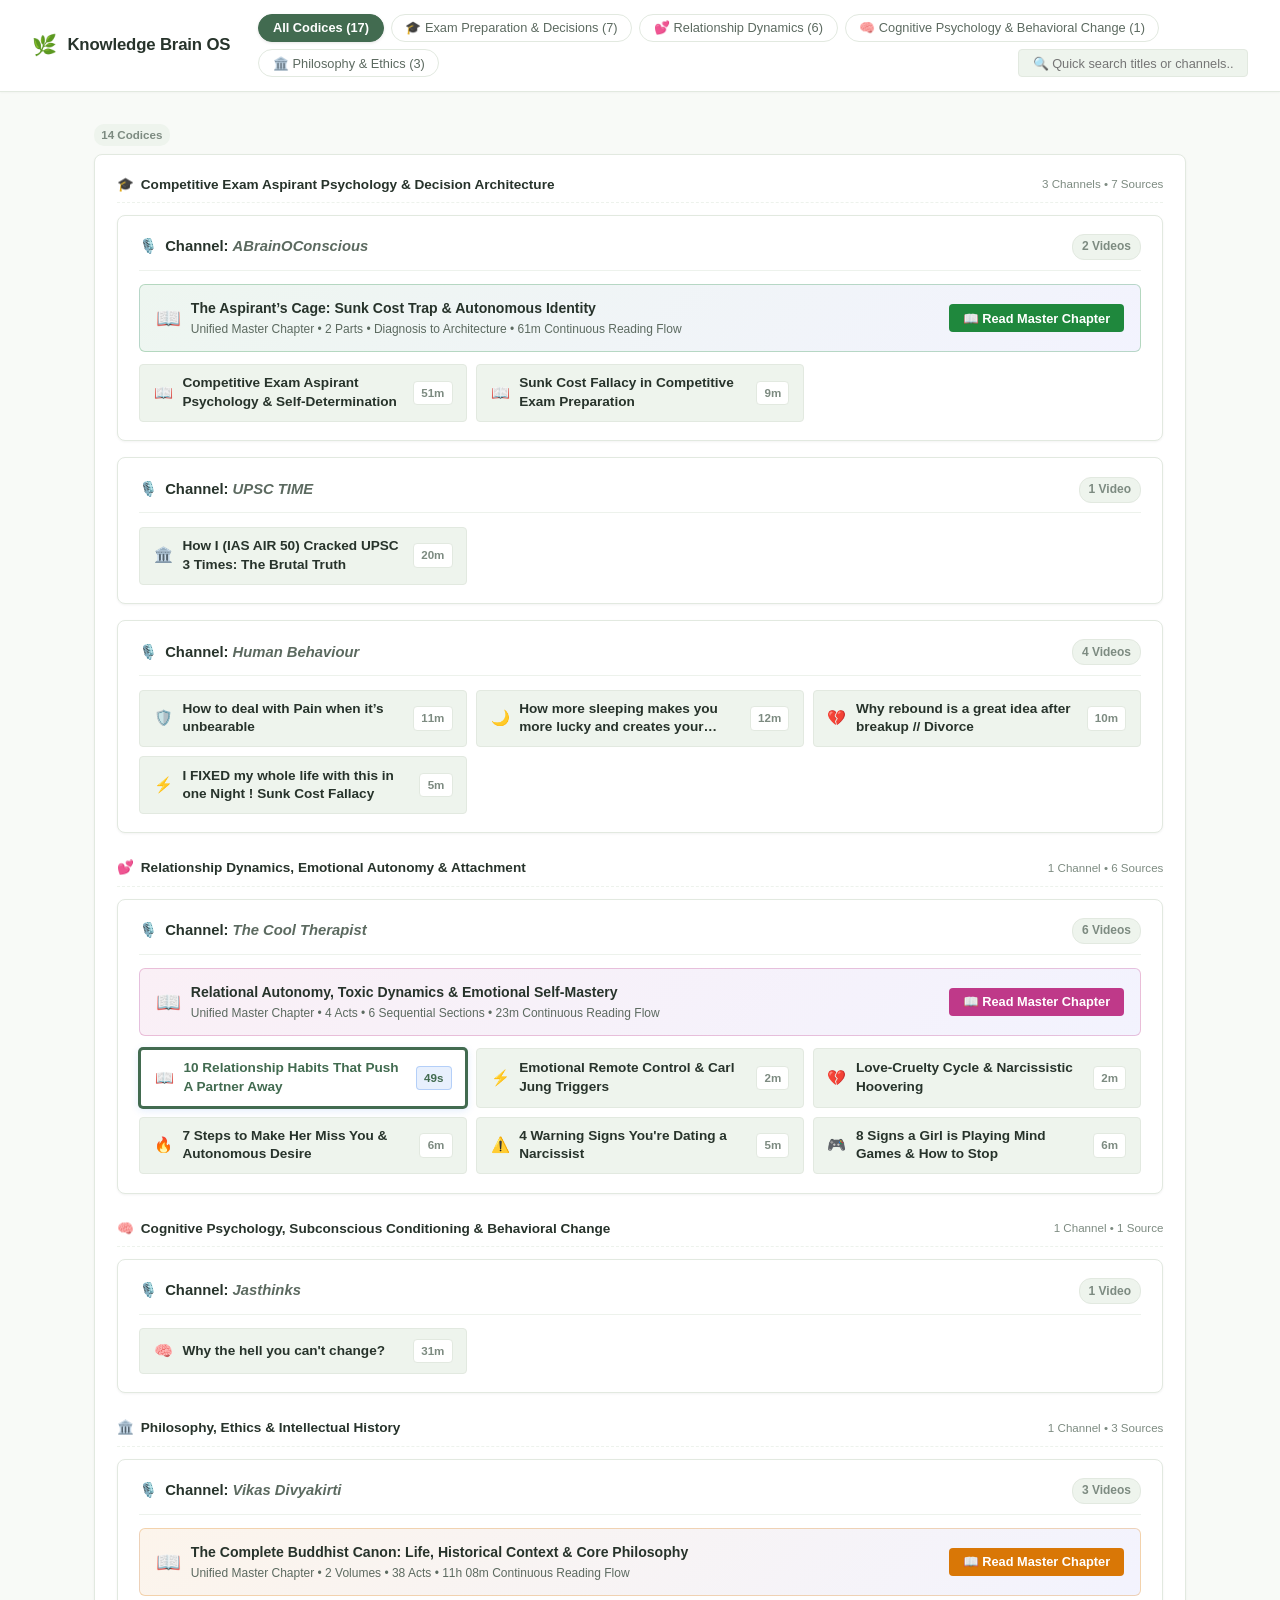
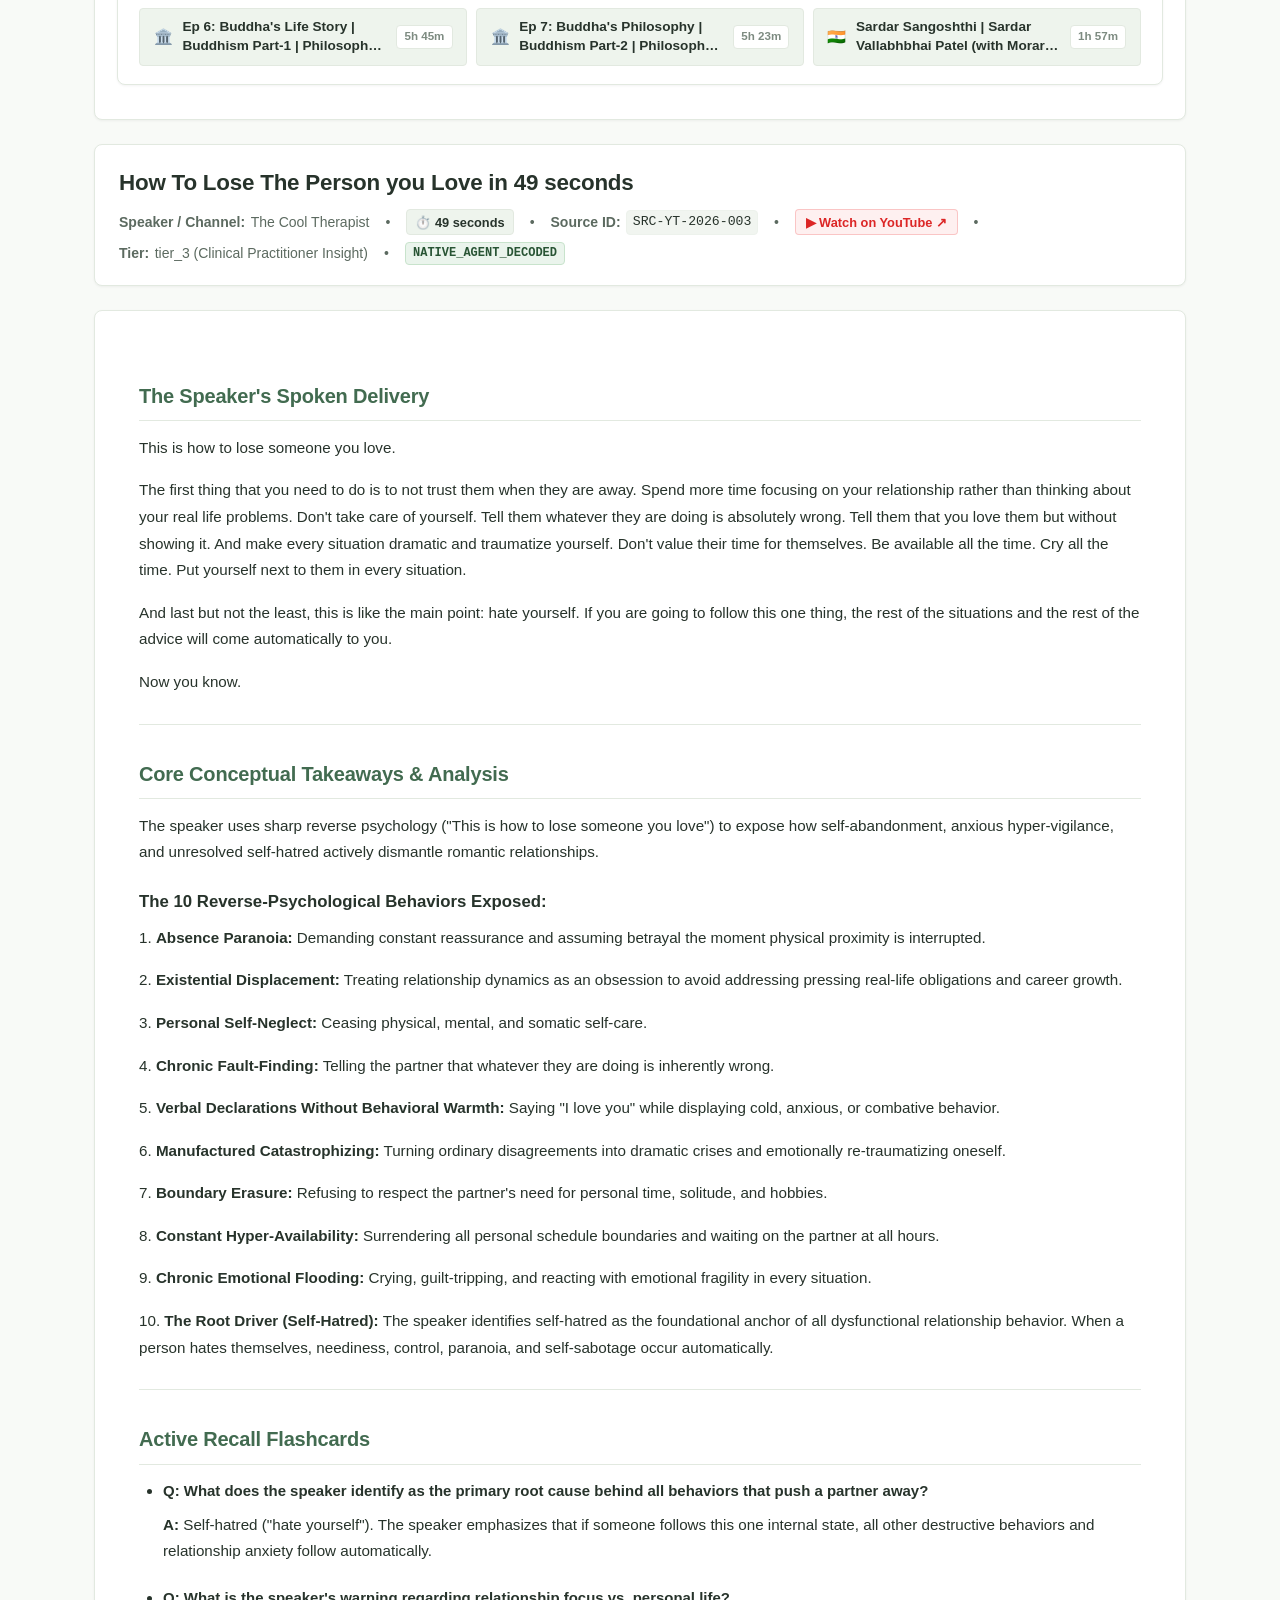
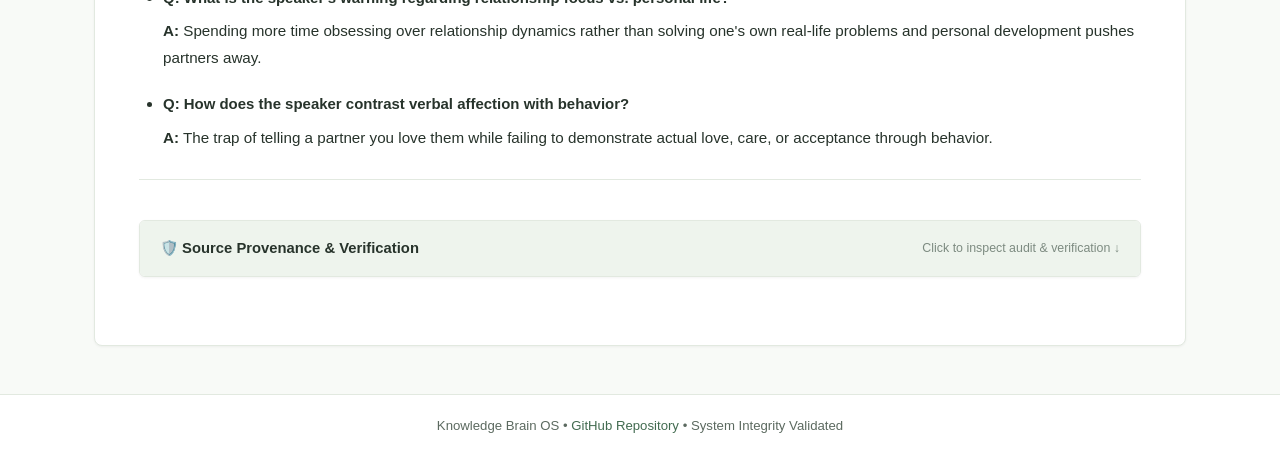
==== commit d2b2a19b: "feat(source): ingest and decode SRC-YT-2026-017 Sardar Sangoshthi (Dr. Vikas Divyakirti & Morari Bap" ====
--- a/web/index.html
+++ b/web/index.html
@@ -14,11 +14,11 @@
       <div class="logo-title">Knowledge Brain OS</div>
     </div>
     <nav class="header-category-nav">
-      <button class="cat-pill active" id="pill-cat-all" onclick="filterReaderCategory('all')">All Codices (16)</button>
+      <button class="cat-pill active" id="pill-cat-all" onclick="filterReaderCategory('all')">All Codices (17)</button>
       <button class="cat-pill" id="pill-cat-aspirant" onclick="filterReaderCategory('aspirant')">🎓 Exam Preparation &amp; Decisions (7)</button>
       <button class="cat-pill" id="pill-cat-relationships" onclick="filterReaderCategory('relationships')">💕 Relationship Dynamics (6)</button>
       <button class="cat-pill" id="pill-cat-cognitive" onclick="filterReaderCategory('cognitive')">🧠 Cognitive Psychology &amp; Behavioral Change (1)</button>
-      <button class="cat-pill" id="pill-cat-philosophy" onclick="filterReaderCategory('philosophy')">🏛️ Philosophy &amp; Ethics (2)</button>
+      <button class="cat-pill" id="pill-cat-philosophy" onclick="filterReaderCategory('philosophy')">🏛️ Philosophy &amp; Ethics (3)</button>
       <div class="reader-quick-search">
         <input type="text" id="reader-search-input" class="reader-search-box" placeholder="🔍 Quick search titles or channels..." oninput="handleReaderSearch(this.value)">
       </div>
@@ -403,7 +403,7 @@
           <div class="reader-category-header">
             <span class="category-icon">🏛️</span>
             <span class="category-name">Philosophy, Ethics &amp; Intellectual History</span>
-            <span class="reader-category-count">1 Channel &bull; 2 Sources</span>
+            <span class="reader-category-count">1 Channel &bull; 3 Sources</span>
           </div>
 
           <!-- Channel Box: Vikas Divyakirti -->
@@ -413,7 +413,7 @@
                 <span class="channel-icon">🎙️</span>
                 <span>Channel: <em class="channel-name">Vikas Divyakirti</em></span>
               </div>
-              <span class="channel-video-count">2 Videos</span>
+              <span class="channel-video-count">3 Videos</span>
             </div>
 
             <!-- Continuous Channel Chapter Banner -->
@@ -441,6 +441,11 @@
                 <span class="video-item-title">Ep 7: Buddha's Philosophy | Buddhism Part-2 | Philosophy Series</span>
                 <span class="video-item-duration">5h 23m</span>
               </div>
+              <div id="btn-switch-SRC-YT-2026-017" class="channel-video-item switcher-btn" onclick="viewCodex('SRC-YT-2026-017')">
+                <span class="video-item-icon">🇮🇳</span>
+                <span class="video-item-title">Sardar Sangoshthi | Sardar Vallabhbhai Patel (with Morari Bapu)</span>
+                <span class="video-item-duration">1h 57m</span>
+              </div>
             </div>
           </div>
         </div>
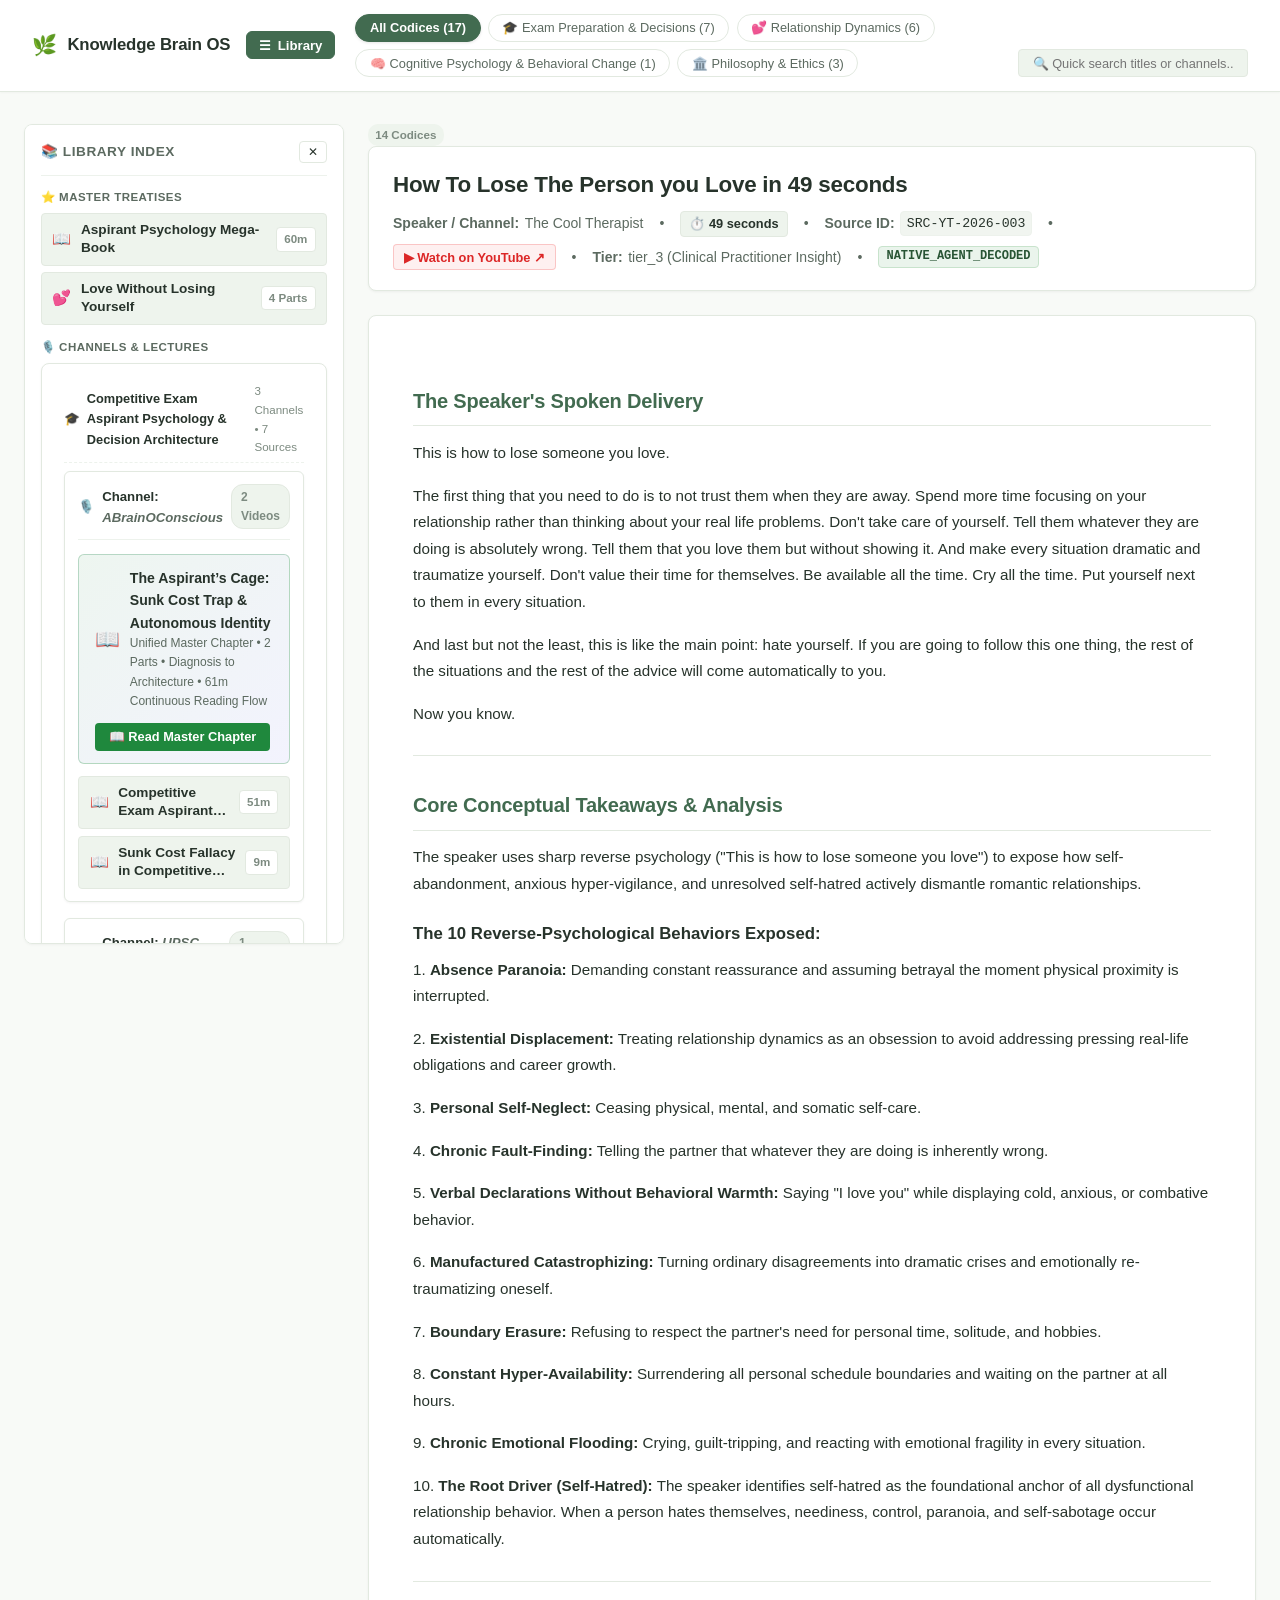
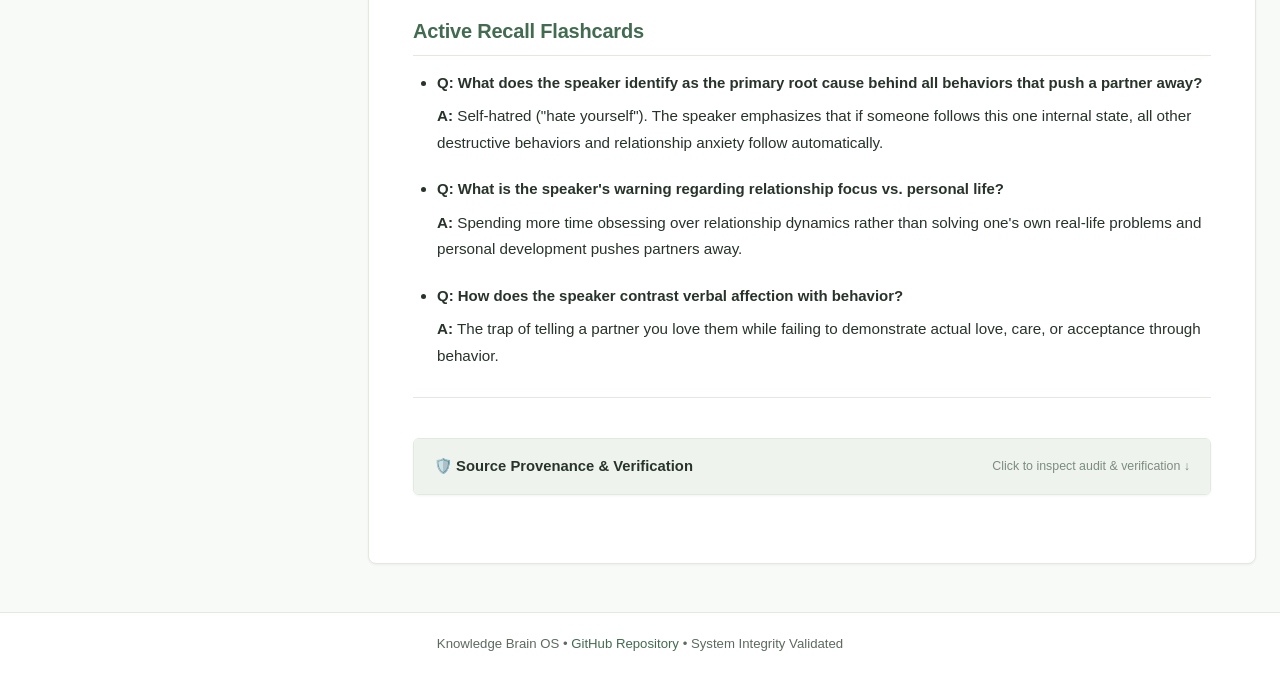
==== commit 160c337d: "feat(ui): implement Option 1 collapsible left sidebar for scalable library navigation" ====
--- a/web/index.html
+++ b/web/index.html
@@ -4,7 +4,7 @@
   <meta charset="UTF-8">
   <meta name="viewport" content="width=device-width, initial-scale=1.0">
   <title>Knowledge Brain OS — Notes Reader</title>
-  <link rel="stylesheet" href="styles.css?v=20261013-05">
+  <link rel="stylesheet" href="styles.css?v=20261013-06">
 </head>
 <body>
 
@@ -13,6 +13,9 @@
       <span class="logo-icon">🌿</span>
       <div class="logo-title">Knowledge Brain OS</div>
     </div>
+    <button id="sidebar-toggle-btn" class="sidebar-toggle-btn active" onclick="toggleSidebar()" title="Toggle Library Sidebar">
+      <span>☰</span> <span>Library</span>
+    </button>
     <nav class="header-category-nav">
       <button class="cat-pill active" id="pill-cat-all" onclick="filterReaderCategory('all')">All Codices (17)</button>
       <button class="cat-pill" id="pill-cat-aspirant" onclick="filterReaderCategory('aspirant')">🎓 Exam Preparation &amp; Decisions (7)</button>
@@ -199,13 +202,40 @@
       <div id="docs-list" class="card-list"></div>
     </section>
 
-    <!-- PRIMARY VIEW: MASTER NOTES READER (DEFAULT HOMEPAGE) -->
-    <section id="codex-reader" class="view-section active">
-      <!-- Hidden compatibility hooks for existing script queries -->
-      <div id="reader-mode-header-bar" style="display:none;"><span class="tab-count">14 Codices</span></div>
-
-      <!-- Categorized Channel Grids Container -->
-      <div id="reader-subnav-individual" class="reader-subnav" style="margin-top: 0.5rem;">
+    <div class="sidebar-backdrop" id="sidebar-backdrop" onclick="toggleSidebar()"></div>
+
+    <div class="app-layout-container">
+      <!-- LEFT SIDEBAR: CHANNEL & NOTE NAVIGATION TREE -->
+      <aside id="reader-sidebar" class="reader-sidebar" aria-label="Library Navigation">
+        <div class="sidebar-header">
+          <div class="sidebar-title">
+            <span>📚 Library Index</span>
+          </div>
+          <button class="switcher-btn" style="padding:0.2rem 0.5rem; font-size:0.75rem;" onclick="toggleSidebar()" title="Close Sidebar">✕</button>
+        </div>
+
+        <div style="font-size:0.72rem; font-weight:700; text-transform:uppercase; color:var(--text-secondary); margin-bottom:0.4rem; letter-spacing:0.04em;">
+          ⭐ Master Treatises
+        </div>
+        <div style="display: flex; flex-direction: column; gap: 0.35rem; margin-bottom: 0.85rem;">
+          <div id="btn-switch-MASTER-ASPIRANT-DECISION" class="channel-video-item switcher-btn" onclick="viewCodex('MASTER-ASPIRANT-DECISION')">
+            <span class="video-item-icon">📖</span>
+            <span class="video-item-title">Aspirant Psychology Mega-Book</span>
+            <span class="video-item-duration">60m</span>
+          </div>
+          <div id="btn-switch-MASTER-RELATIONSHIP-DYNAMICS" class="channel-video-item switcher-btn" onclick="viewCodex('MASTER-RELATIONSHIP-DYNAMICS')">
+            <span class="video-item-icon">💕</span>
+            <span class="video-item-title">Love Without Losing Yourself</span>
+            <span class="video-item-duration">4 Parts</span>
+          </div>
+        </div>
+
+        <div style="font-size:0.72rem; font-weight:700; text-transform:uppercase; color:var(--text-secondary); margin-bottom:0.4rem; letter-spacing:0.04em;">
+          🎙️ Channels &amp; Lectures
+        </div>
+
+        <!-- Categorized Channel Grids Container -->
+        <div id="reader-subnav-individual" class="reader-subnav">
         <!-- Category Group 1: Exam Preparation & Decision Architecture -->
         <div class="reader-category-group" id="cat-group-aspirant">
           <div class="reader-category-header">
@@ -450,20 +480,31 @@
           </div>
         </div>
       </div>
-      <div id="codex-header-card" class="codex-header-card" style="margin-bottom:1.5rem; background:var(--bg-surface); border:1px solid var(--border-color); border-radius:var(--radius-lg); padding:1.25rem 1.5rem; box-shadow:var(--shadow-subtle);">
-        <h1 id="codex-title" class="page-title" style="margin-bottom:0.35rem;">Source Title</h1>
-        <p id="codex-meta" style="color:var(--text-secondary); font-size:0.875rem; margin-bottom:0;"></p>
-      </div>
-      <div class="codex-viewer">
-        <div id="codex-content">Loading note...</div>
-      </div>
-    </section>
+      </aside>
+
+      <!-- MAIN READING PANE -->
+      <div class="reader-main-pane">
+        <!-- PRIMARY VIEW: MASTER NOTES READER (DEFAULT HOMEPAGE) -->
+        <section id="codex-reader" class="view-section active">
+          <!-- Hidden compatibility hooks for existing script queries -->
+          <div id="reader-mode-header-bar" style="display:none;"><span class="tab-count">14 Codices</span></div>
+
+          <div id="codex-header-card" class="codex-header-card" style="margin-bottom:1.5rem; background:var(--bg-surface); border:1px solid var(--border-color); border-radius:var(--radius-lg); padding:1.25rem 1.5rem; box-shadow:var(--shadow-subtle);">
+            <h1 id="codex-title" class="page-title" style="margin-bottom:0.35rem;">Source Title</h1>
+            <p id="codex-meta" style="color:var(--text-secondary); font-size:0.875rem; margin-bottom:0;"></p>
+          </div>
+          <div class="codex-viewer">
+            <div id="codex-content">Loading note...</div>
+          </div>
+        </section>
+      </div>
+    </div>
   </main>
 
   <footer>
     Knowledge Brain OS &bull; <a href="https://github.com/shekhawatvishal91/summary" target="_blank">GitHub Repository</a> &bull; System Integrity Validated
   </footer>
 
-  <script src="app.js?v=20261013-05"></script>
+  <script src="app.js?v=20261013-06"></script>
 </body>
 </html>
--- a/web/styles.css
+++ b/web/styles.css
@@ -170,7 +170,7 @@
 /* Main Workspace Canvas */
 main {
   flex: 1;
-  max-width: 1140px;
+  max-width: 1440px;
   width: 100%;
   margin: 0 auto;
   padding: 2rem 1.5rem 3rem 1.5rem;
@@ -1670,3 +1670,162 @@
   background: var(--bg-surface);
 }
 
+/* ========================================================== */
+/* OPTION 1: COLLAPSIBLE LEFT SIDEBAR LAYOUT ARCHITECTURE     */
+/* ========================================================== */
+
+.app-layout-container {
+  display: flex;
+  gap: 1.5rem;
+  width: 100%;
+  max-width: 1440px;
+  margin: 0 auto;
+  align-items: flex-start;
+  position: relative;
+}
+
+.reader-sidebar {
+  width: 320px;
+  flex-shrink: 0;
+  background: var(--bg-surface);
+  border: 1px solid var(--border-color);
+  border-radius: var(--radius-lg);
+  padding: 1rem;
+  max-height: calc(100vh - 5rem);
+  overflow-y: auto;
+  position: sticky;
+  top: 4.5rem;
+  box-shadow: var(--shadow-subtle);
+  transition: transform 0.25s cubic-bezier(0.4, 0, 0.2, 1), opacity 0.2s ease;
+  z-index: 90;
+}
+
+.reader-sidebar::-webkit-scrollbar {
+  width: 5px;
+}
+.reader-sidebar::-webkit-scrollbar-thumb {
+  background: var(--border-color);
+  border-radius: 999px;
+}
+
+.reader-sidebar.collapsed {
+  display: none !important;
+}
+
+.sidebar-header {
+  display: flex;
+  align-items: center;
+  justify-content: space-between;
+  padding-bottom: 0.75rem;
+  margin-bottom: 0.75rem;
+  border-bottom: 1px solid var(--border-subtle);
+}
+
+.sidebar-title {
+  font-size: 0.85rem;
+  font-weight: 700;
+  text-transform: uppercase;
+  letter-spacing: 0.04em;
+  color: var(--text-secondary);
+  display: flex;
+  align-items: center;
+  gap: 0.4rem;
+}
+
+.sidebar-toggle-btn {
+  display: inline-flex;
+  align-items: center;
+  gap: 0.4rem;
+  padding: 0.35rem 0.75rem;
+  font-size: 0.825rem;
+  font-weight: 600;
+  background: var(--bg-surface);
+  border: 1px solid var(--border-color);
+  border-radius: var(--radius-md);
+  color: var(--text-primary);
+  cursor: pointer;
+  user-select: none;
+  transition: all 0.15s ease;
+  margin-left: 0.5rem;
+}
+
+.sidebar-toggle-btn:hover {
+  background-color: var(--bg-subtle);
+  color: var(--accent-color);
+  border-color: var(--accent-color);
+}
+
+.sidebar-toggle-btn.active {
+  background-color: var(--accent-color);
+  color: #ffffff;
+  border-color: var(--accent-color);
+}
+
+.reader-main-pane {
+  flex: 1;
+  min-width: 0;
+  width: 100%;
+}
+
+.reader-sidebar .channel-card-box {
+  padding: 0.75rem 0.85rem;
+  margin-bottom: 0.75rem;
+  border-radius: var(--radius-md);
+}
+
+.reader-sidebar .channel-videos-grid {
+  grid-template-columns: 1fr;
+  gap: 0.45rem;
+}
+
+.reader-sidebar .channel-video-item {
+  padding: 0.45rem 0.65rem;
+  font-size: 0.825rem;
+}
+
+.reader-sidebar .channel-name-title {
+  font-size: 0.825rem;
+}
+
+.reader-sidebar .reader-category-header {
+  font-size: 0.8rem;
+  padding-bottom: 0.35rem;
+  margin-bottom: 0.5rem;
+}
+
+.sidebar-backdrop {
+  display: none;
+}
+
+@media (max-width: 1024px) {
+  .reader-sidebar {
+    position: fixed;
+    top: 0;
+    left: 0;
+    bottom: 0;
+    width: 320px;
+    max-height: 100vh;
+    border-radius: 0;
+    border-top: none;
+    border-bottom: none;
+    z-index: 1000;
+    box-shadow: 0 10px 30px rgba(0, 0, 0, 0.18);
+    transform: translateX(-100%);
+    transition: transform 0.25s ease;
+  }
+
+  .reader-sidebar.mobile-open {
+    transform: translateX(0);
+    display: block !important;
+  }
+
+  .sidebar-backdrop.active {
+    display: block;
+    position: fixed;
+    inset: 0;
+    background: rgba(15, 23, 42, 0.4);
+    backdrop-filter: blur(2px);
+    z-index: 999;
+  }
+}
+
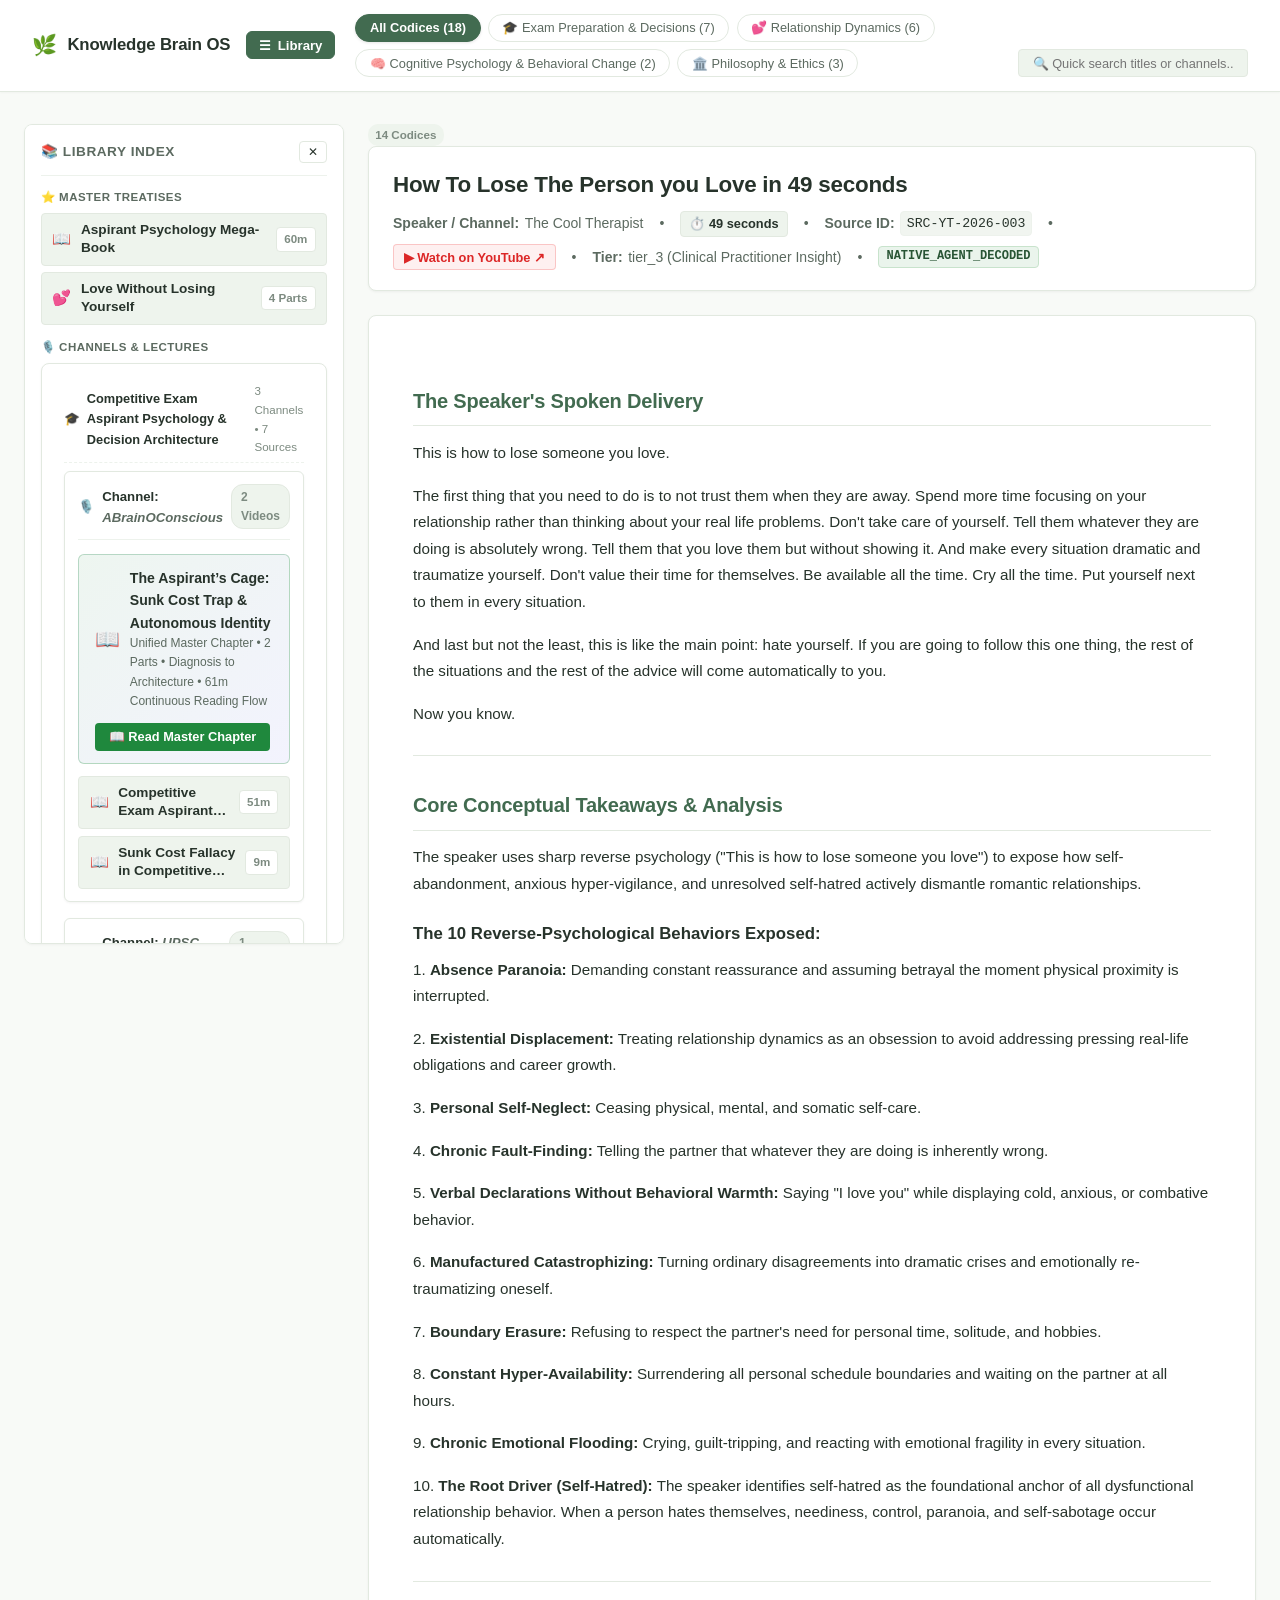
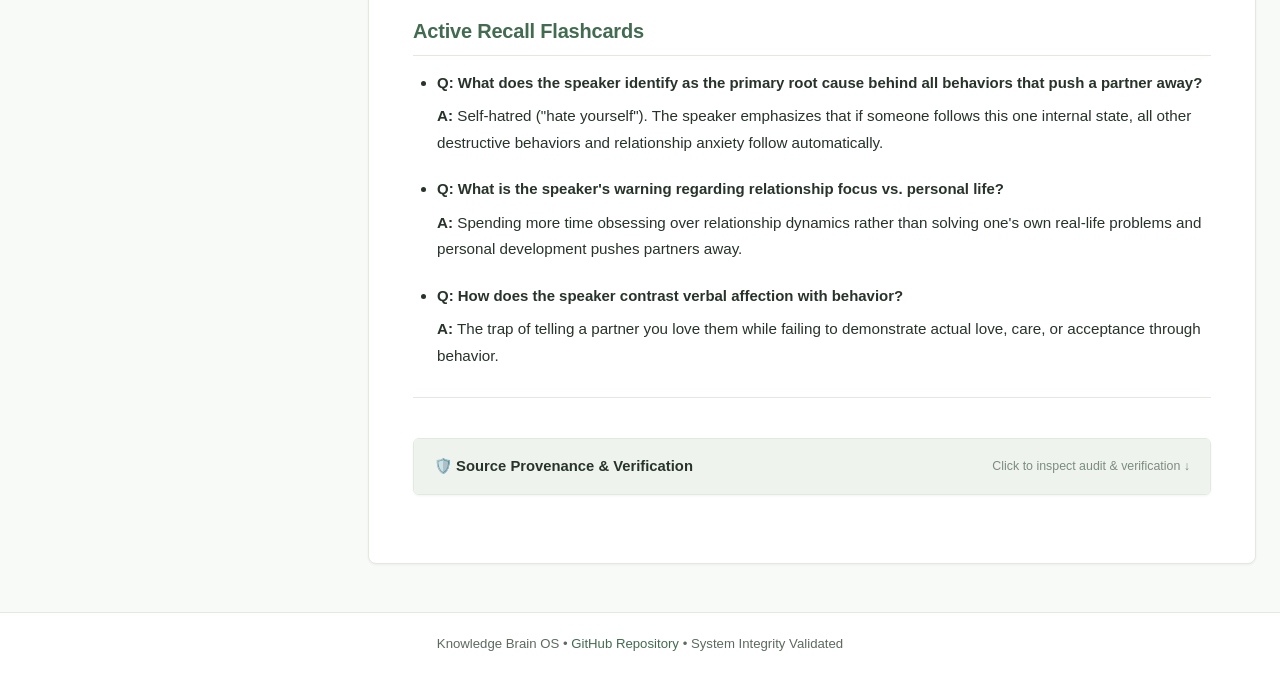
==== commit 871b20ec: "feat(codex): decode and publish Steve Cutts Happiness (SRC-YT-2026-018)" ====
--- a/web/index.html
+++ b/web/index.html
@@ -4,7 +4,7 @@
   <meta charset="UTF-8">
   <meta name="viewport" content="width=device-width, initial-scale=1.0">
   <title>Knowledge Brain OS — Notes Reader</title>
-  <link rel="stylesheet" href="styles.css?v=20261013-06">
+  <link rel="stylesheet" href="styles.css?v=20261013-07">
 </head>
 <body>
 
@@ -17,10 +17,10 @@
       <span>☰</span> <span>Library</span>
     </button>
     <nav class="header-category-nav">
-      <button class="cat-pill active" id="pill-cat-all" onclick="filterReaderCategory('all')">All Codices (17)</button>
+      <button class="cat-pill active" id="pill-cat-all" onclick="filterReaderCategory('all')">All Codices (18)</button>
       <button class="cat-pill" id="pill-cat-aspirant" onclick="filterReaderCategory('aspirant')">🎓 Exam Preparation &amp; Decisions (7)</button>
       <button class="cat-pill" id="pill-cat-relationships" onclick="filterReaderCategory('relationships')">💕 Relationship Dynamics (6)</button>
-      <button class="cat-pill" id="pill-cat-cognitive" onclick="filterReaderCategory('cognitive')">🧠 Cognitive Psychology &amp; Behavioral Change (1)</button>
+      <button class="cat-pill" id="pill-cat-cognitive" onclick="filterReaderCategory('cognitive')">🧠 Cognitive Psychology &amp; Behavioral Change (2)</button>
       <button class="cat-pill" id="pill-cat-philosophy" onclick="filterReaderCategory('philosophy')">🏛️ Philosophy &amp; Ethics (3)</button>
       <div class="reader-quick-search">
         <input type="text" id="reader-search-input" class="reader-search-box" placeholder="🔍 Quick search titles or channels..." oninput="handleReaderSearch(this.value)">
@@ -406,7 +406,7 @@
           <div class="reader-category-header">
             <span class="category-icon">🧠</span>
             <span class="category-name">Cognitive Psychology, Subconscious Conditioning &amp; Behavioral Change</span>
-            <span class="reader-category-count">1 Channel &bull; 1 Source</span>
+            <span class="reader-category-count">2 Channels &bull; 2 Sources</span>
           </div>
 
           <!-- Channel Box: Jasthinks -->
@@ -423,6 +423,24 @@
                 <span class="video-item-icon">🧠</span>
                 <span class="video-item-title">Why the hell you can't change?</span>
                 <span class="video-item-duration">31m</span>
+              </div>
+            </div>
+          </div>
+
+          <!-- Channel Box: Steve Cutts -->
+          <div class="channel-card-box" style="margin-top:0.75rem;">
+            <div class="channel-card-header">
+              <div class="channel-name-title">
+                <span class="channel-icon">🎬</span>
+                <span>Channel: <em class="channel-name">Steve Cutts</em></span>
+              </div>
+              <span class="channel-video-count">1 Short Film</span>
+            </div>
+            <div class="channel-videos-grid">
+              <div id="btn-switch-SRC-YT-2026-018" class="channel-video-item switcher-btn" onclick="viewCodex('SRC-YT-2026-018')">
+                <span class="video-item-icon">🐭</span>
+                <span class="video-item-title">Happiness (Animated Short Film)</span>
+                <span class="video-item-duration">4m</span>
               </div>
             </div>
           </div>
@@ -505,6 +523,6 @@
     Knowledge Brain OS &bull; <a href="https://github.com/shekhawatvishal91/summary" target="_blank">GitHub Repository</a> &bull; System Integrity Validated
   </footer>
 
-  <script src="app.js?v=20261013-06"></script>
+  <script src="app.js?v=20261013-07"></script>
 </body>
 </html>
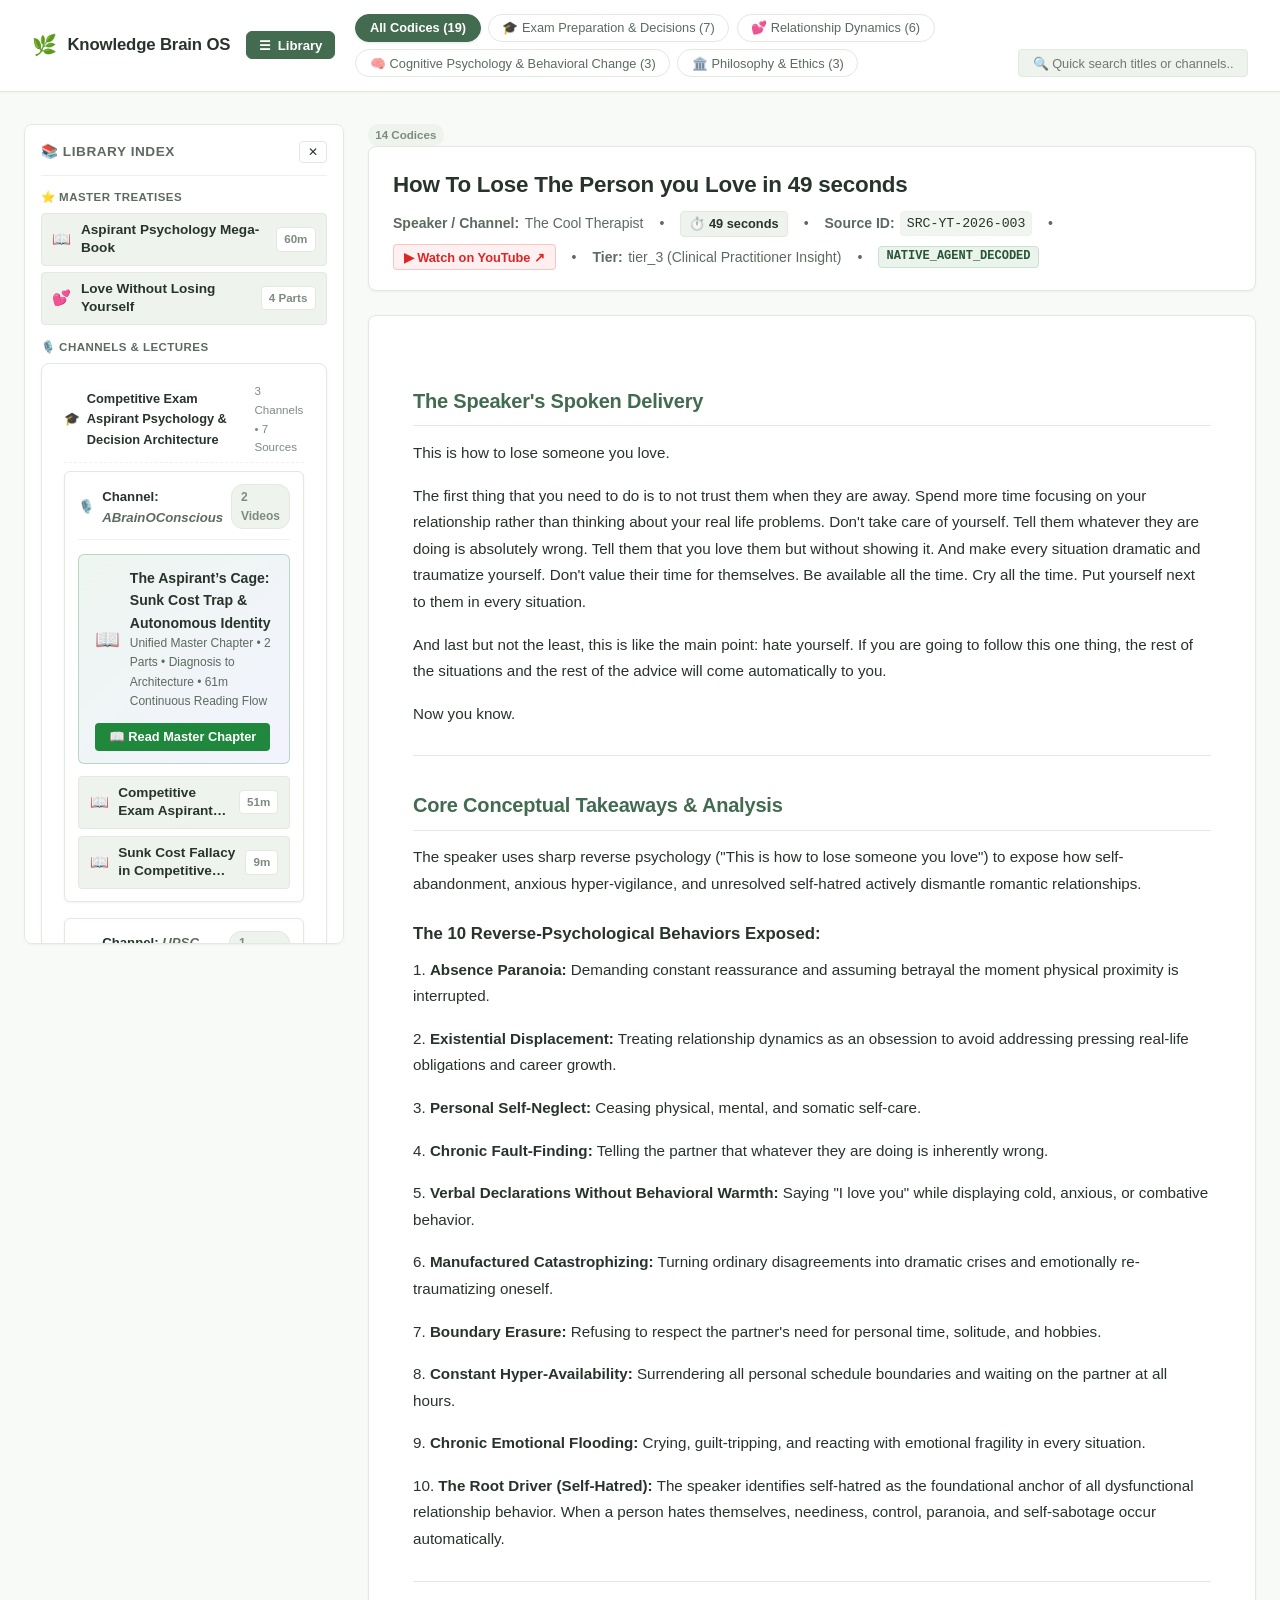
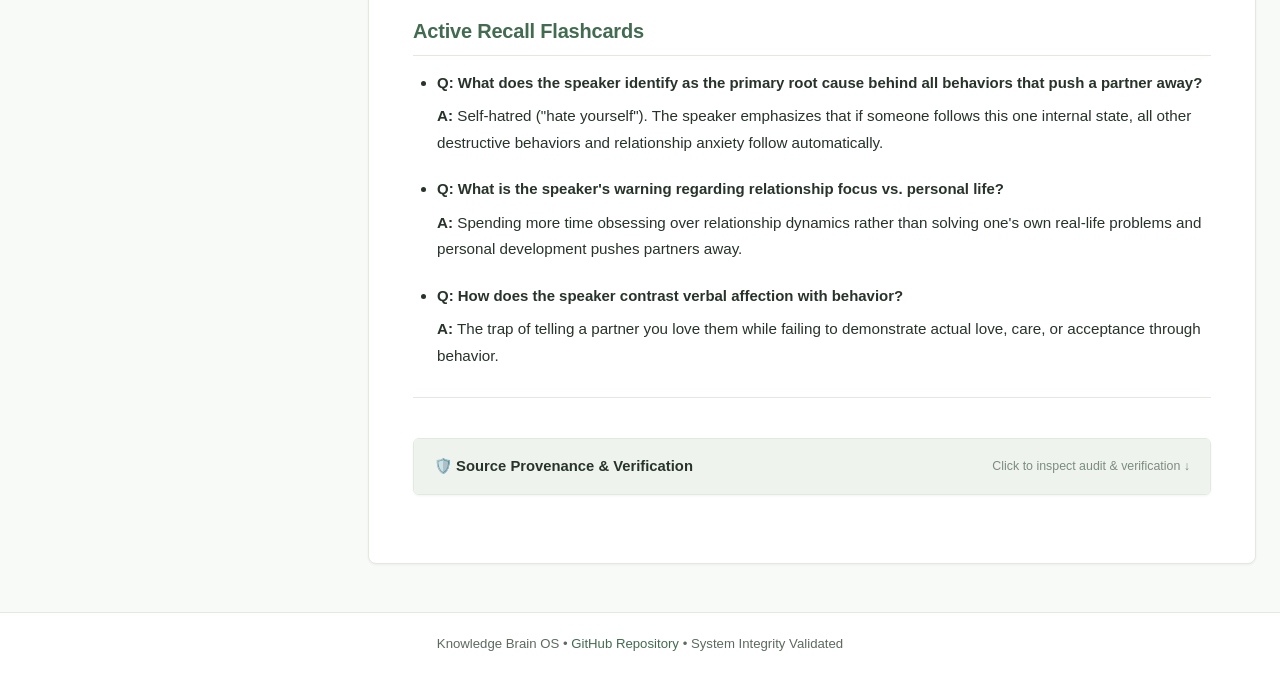
==== commit 6bffb53c: "feat(codex): decode and publish Steve Cutts MAN (SRC-YT-2026-019)" ====
--- a/web/index.html
+++ b/web/index.html
@@ -4,7 +4,7 @@
   <meta charset="UTF-8">
   <meta name="viewport" content="width=device-width, initial-scale=1.0">
   <title>Knowledge Brain OS — Notes Reader</title>
-  <link rel="stylesheet" href="styles.css?v=20261013-07">
+  <link rel="stylesheet" href="styles.css?v=20261014-01">
 </head>
 <body>
 
@@ -17,10 +17,10 @@
       <span>☰</span> <span>Library</span>
     </button>
     <nav class="header-category-nav">
-      <button class="cat-pill active" id="pill-cat-all" onclick="filterReaderCategory('all')">All Codices (18)</button>
+      <button class="cat-pill active" id="pill-cat-all" onclick="filterReaderCategory('all')">All Codices (19)</button>
       <button class="cat-pill" id="pill-cat-aspirant" onclick="filterReaderCategory('aspirant')">🎓 Exam Preparation &amp; Decisions (7)</button>
       <button class="cat-pill" id="pill-cat-relationships" onclick="filterReaderCategory('relationships')">💕 Relationship Dynamics (6)</button>
-      <button class="cat-pill" id="pill-cat-cognitive" onclick="filterReaderCategory('cognitive')">🧠 Cognitive Psychology &amp; Behavioral Change (2)</button>
+      <button class="cat-pill" id="pill-cat-cognitive" onclick="filterReaderCategory('cognitive')">🧠 Cognitive Psychology &amp; Behavioral Change (3)</button>
       <button class="cat-pill" id="pill-cat-philosophy" onclick="filterReaderCategory('philosophy')">🏛️ Philosophy &amp; Ethics (3)</button>
       <div class="reader-quick-search">
         <input type="text" id="reader-search-input" class="reader-search-box" placeholder="🔍 Quick search titles or channels..." oninput="handleReaderSearch(this.value)">
@@ -406,7 +406,7 @@
           <div class="reader-category-header">
             <span class="category-icon">🧠</span>
             <span class="category-name">Cognitive Psychology, Subconscious Conditioning &amp; Behavioral Change</span>
-            <span class="reader-category-count">2 Channels &bull; 2 Sources</span>
+            <span class="reader-category-count">2 Channels &bull; 3 Sources</span>
           </div>
 
           <!-- Channel Box: Jasthinks -->
@@ -434,13 +434,18 @@
                 <span class="channel-icon">🎬</span>
                 <span>Channel: <em class="channel-name">Steve Cutts</em></span>
               </div>
-              <span class="channel-video-count">1 Short Film</span>
+              <span class="channel-video-count">2 Short Films</span>
             </div>
             <div class="channel-videos-grid">
               <div id="btn-switch-SRC-YT-2026-018" class="channel-video-item switcher-btn" onclick="viewCodex('SRC-YT-2026-018')">
                 <span class="video-item-icon">🐭</span>
                 <span class="video-item-title">Happiness (Animated Short Film)</span>
                 <span class="video-item-duration">4m</span>
+              </div>
+              <div id="btn-switch-SRC-YT-2026-019" class="channel-video-item switcher-btn" onclick="viewCodex('SRC-YT-2026-019')">
+                <span class="video-item-icon">🌍</span>
+                <span class="video-item-title">MAN (Animated Short Film)</span>
+                <span class="video-item-duration">3m</span>
               </div>
             </div>
           </div>
@@ -523,6 +528,6 @@
     Knowledge Brain OS &bull; <a href="https://github.com/shekhawatvishal91/summary" target="_blank">GitHub Repository</a> &bull; System Integrity Validated
   </footer>
 
-  <script src="app.js?v=20261013-07"></script>
+  <script src="app.js?v=20261014-01"></script>
 </body>
 </html>
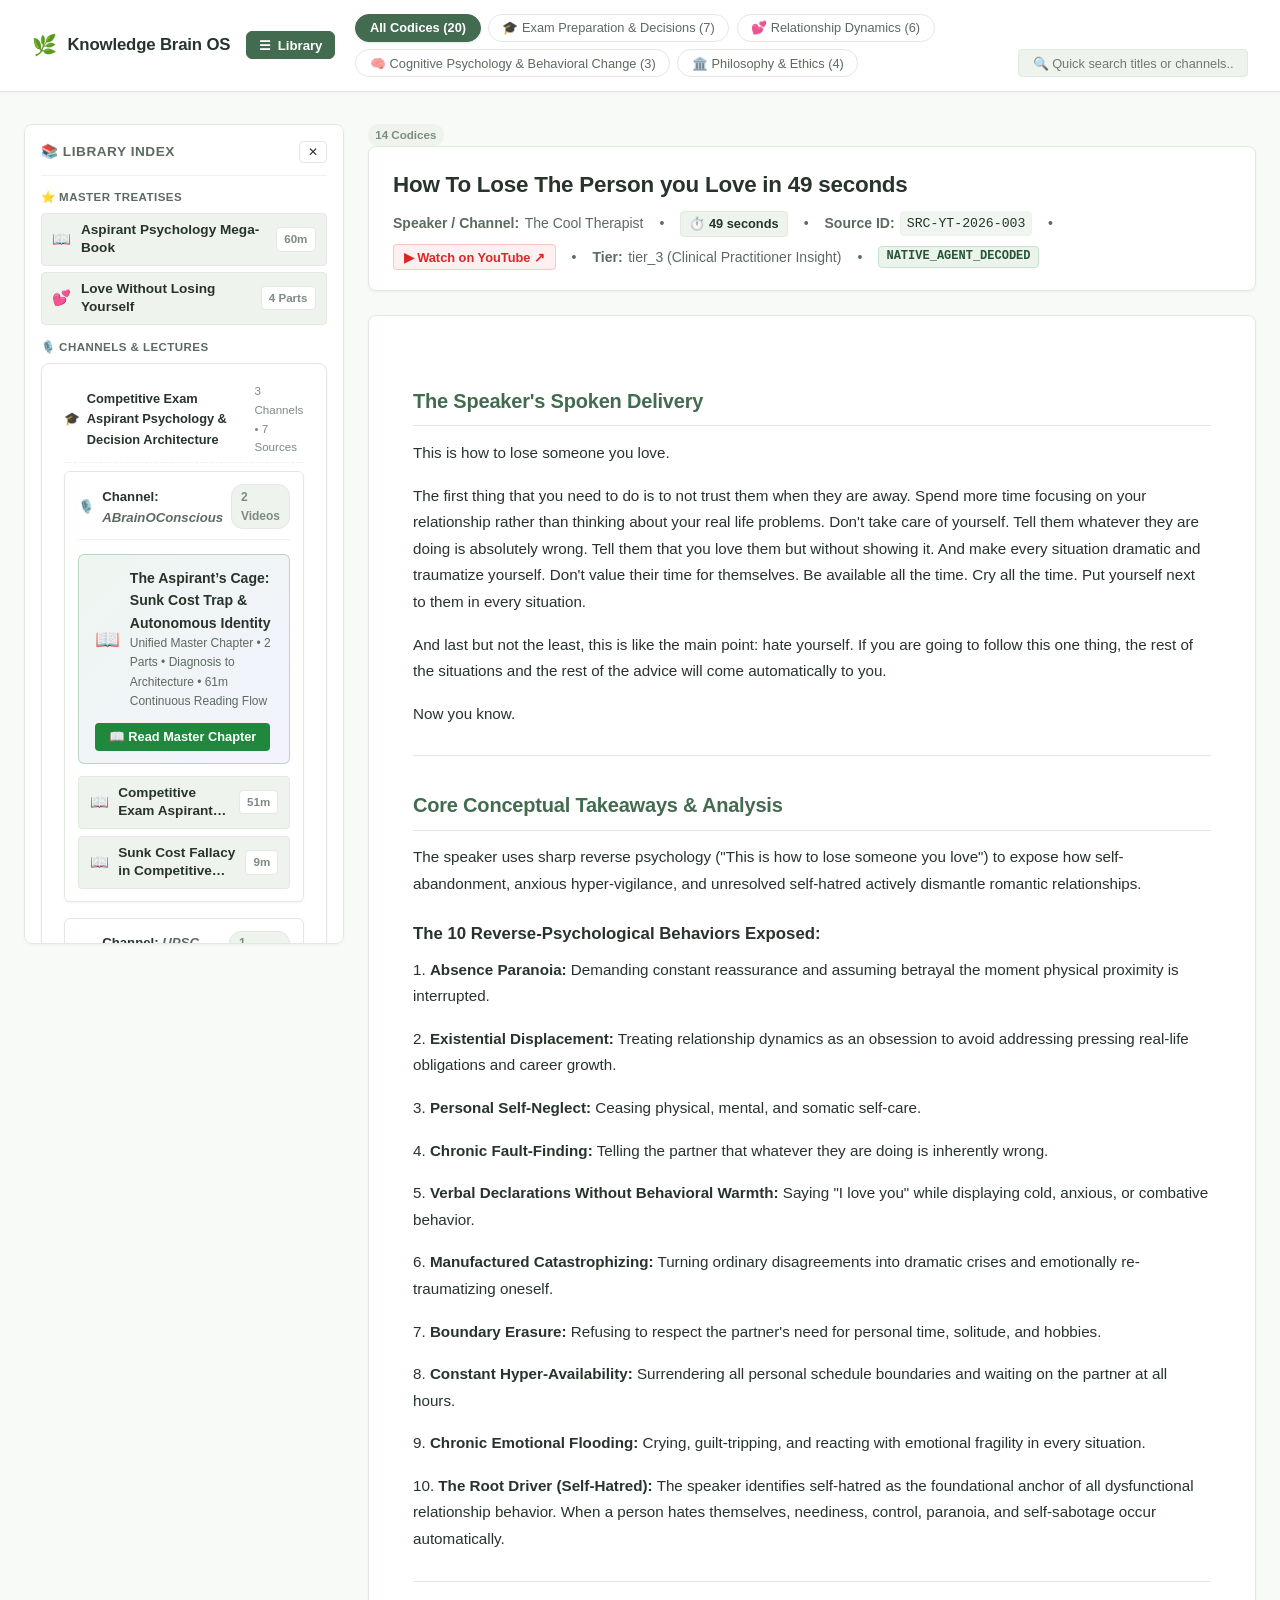
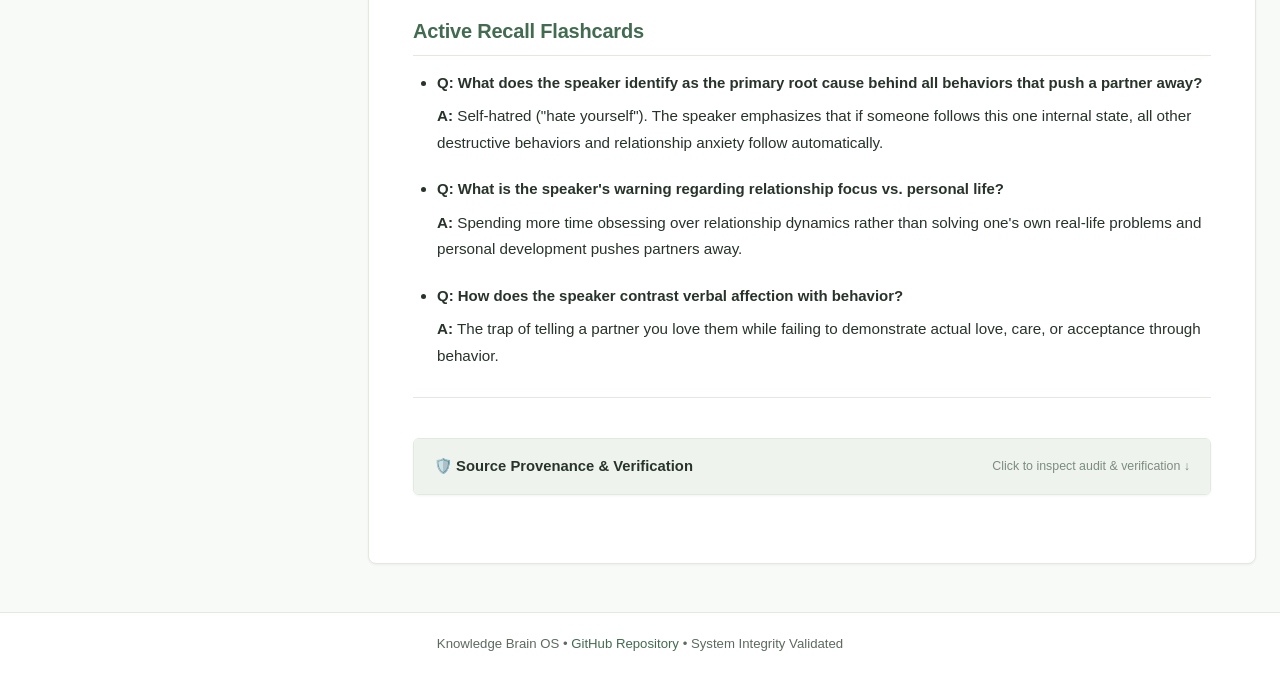
==== commit 2f60d0c1: "feat(codex): decode and publish Guru-Disciple Discourse (SRC-YT-2026-020)" ====
--- a/web/index.html
+++ b/web/index.html
@@ -17,11 +17,11 @@
       <span>☰</span> <span>Library</span>
     </button>
     <nav class="header-category-nav">
-      <button class="cat-pill active" id="pill-cat-all" onclick="filterReaderCategory('all')">All Codices (19)</button>
+      <button class="cat-pill active" id="pill-cat-all" onclick="filterReaderCategory('all')">All Codices (20)</button>
       <button class="cat-pill" id="pill-cat-aspirant" onclick="filterReaderCategory('aspirant')">🎓 Exam Preparation &amp; Decisions (7)</button>
       <button class="cat-pill" id="pill-cat-relationships" onclick="filterReaderCategory('relationships')">💕 Relationship Dynamics (6)</button>
       <button class="cat-pill" id="pill-cat-cognitive" onclick="filterReaderCategory('cognitive')">🧠 Cognitive Psychology &amp; Behavioral Change (3)</button>
-      <button class="cat-pill" id="pill-cat-philosophy" onclick="filterReaderCategory('philosophy')">🏛️ Philosophy &amp; Ethics (3)</button>
+      <button class="cat-pill" id="pill-cat-philosophy" onclick="filterReaderCategory('philosophy')">🏛️ Philosophy &amp; Ethics (4)</button>
       <div class="reader-quick-search">
         <input type="text" id="reader-search-input" class="reader-search-box" placeholder="🔍 Quick search titles or channels..." oninput="handleReaderSearch(this.value)">
       </div>
@@ -456,7 +456,7 @@
           <div class="reader-category-header">
             <span class="category-icon">🏛️</span>
             <span class="category-name">Philosophy, Ethics &amp; Intellectual History</span>
-            <span class="reader-category-count">1 Channel &bull; 3 Sources</span>
+            <span class="reader-category-count">1 Channel &bull; 4 Sources</span>
           </div>
 
           <!-- Channel Box: Vikas Divyakirti -->
@@ -466,7 +466,7 @@
                 <span class="channel-icon">🎙️</span>
                 <span>Channel: <em class="channel-name">Vikas Divyakirti</em></span>
               </div>
-              <span class="channel-video-count">3 Videos</span>
+              <span class="channel-video-count">4 Videos</span>
             </div>
 
             <!-- Continuous Channel Chapter Banner -->
@@ -499,6 +499,11 @@
                 <span class="video-item-title">Sardar Sangoshthi | Sardar Vallabhbhai Patel (with Morari Bapu)</span>
                 <span class="video-item-duration">1h 57m</span>
               </div>
+              <div id="btn-switch-SRC-YT-2026-020" class="channel-video-item switcher-btn" onclick="viewCodex('SRC-YT-2026-020')">
+                <span class="video-item-icon">🎓</span>
+                <span class="video-item-title">Guru-Disciple Discourse | Prof Rameshwar Rai &amp; Dr Vikas Divyakirti</span>
+                <span class="video-item-duration">1h 40m</span>
+              </div>
             </div>
           </div>
         </div>
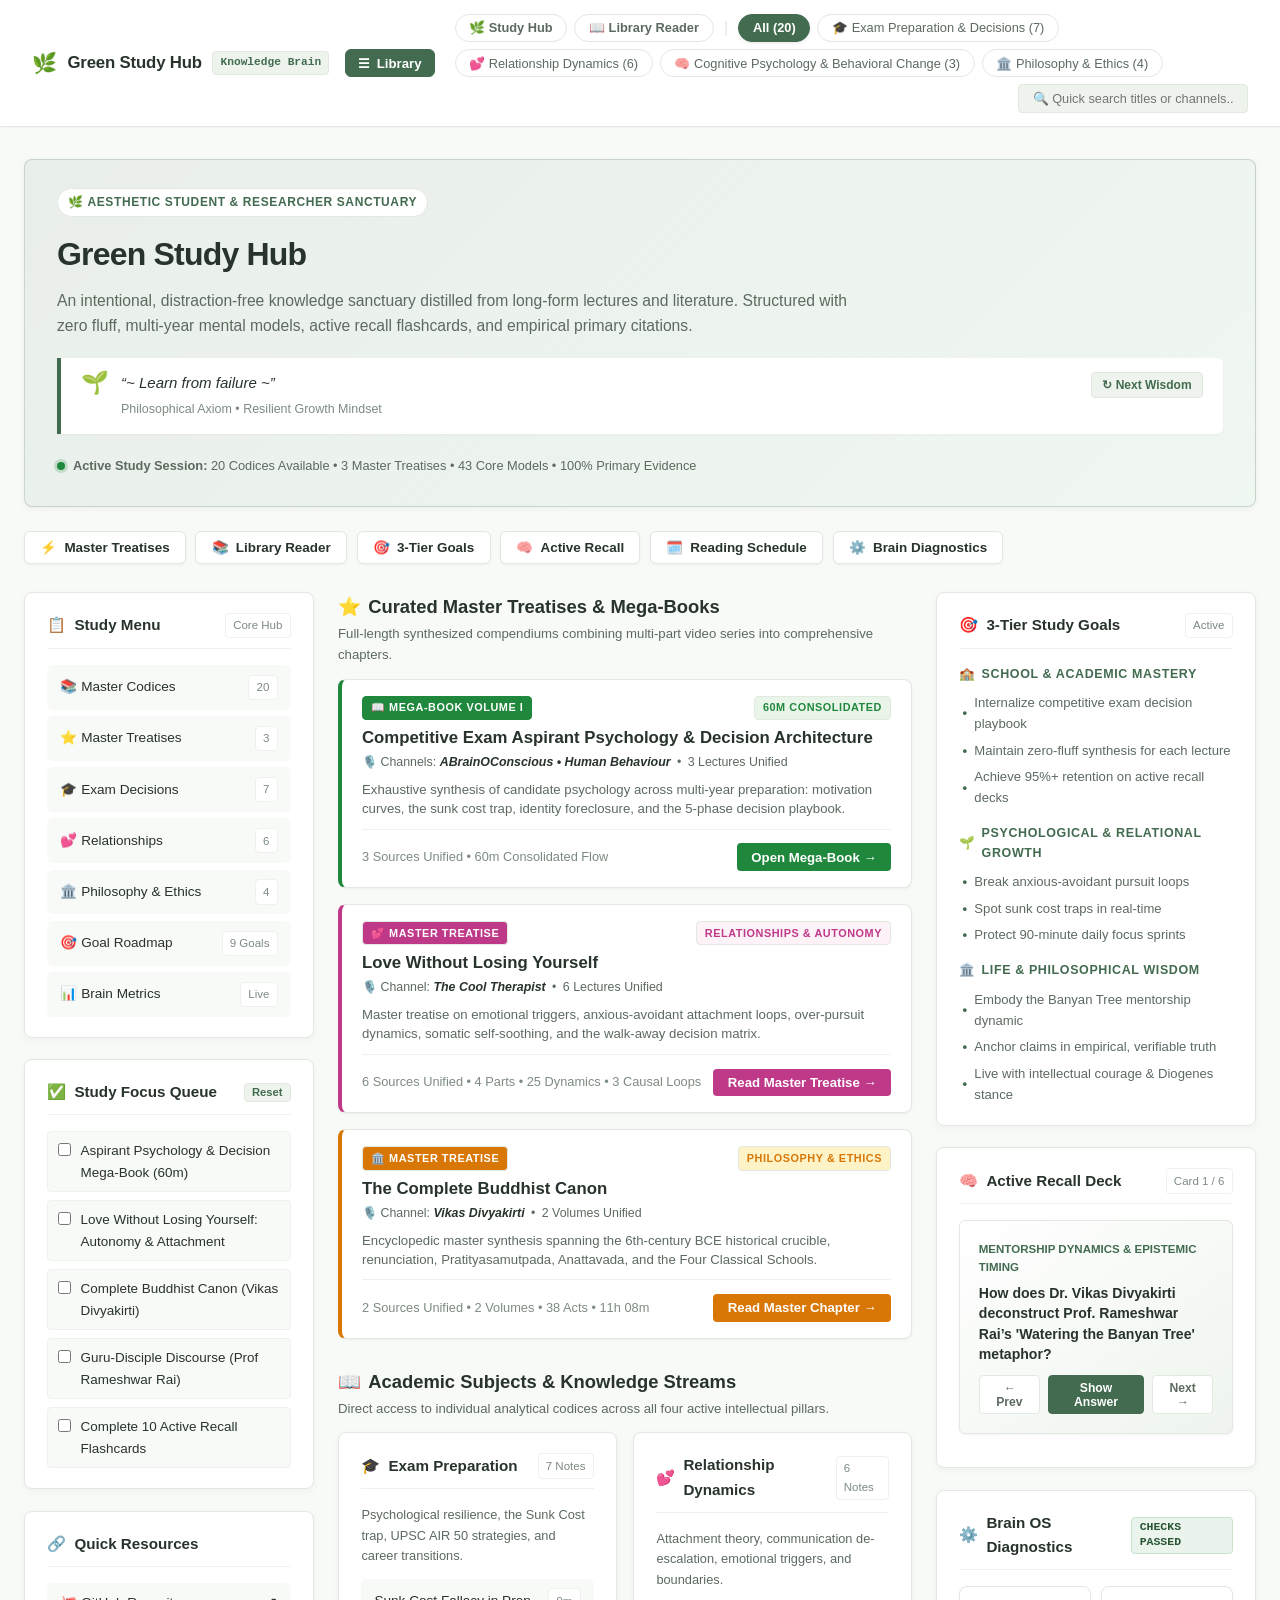
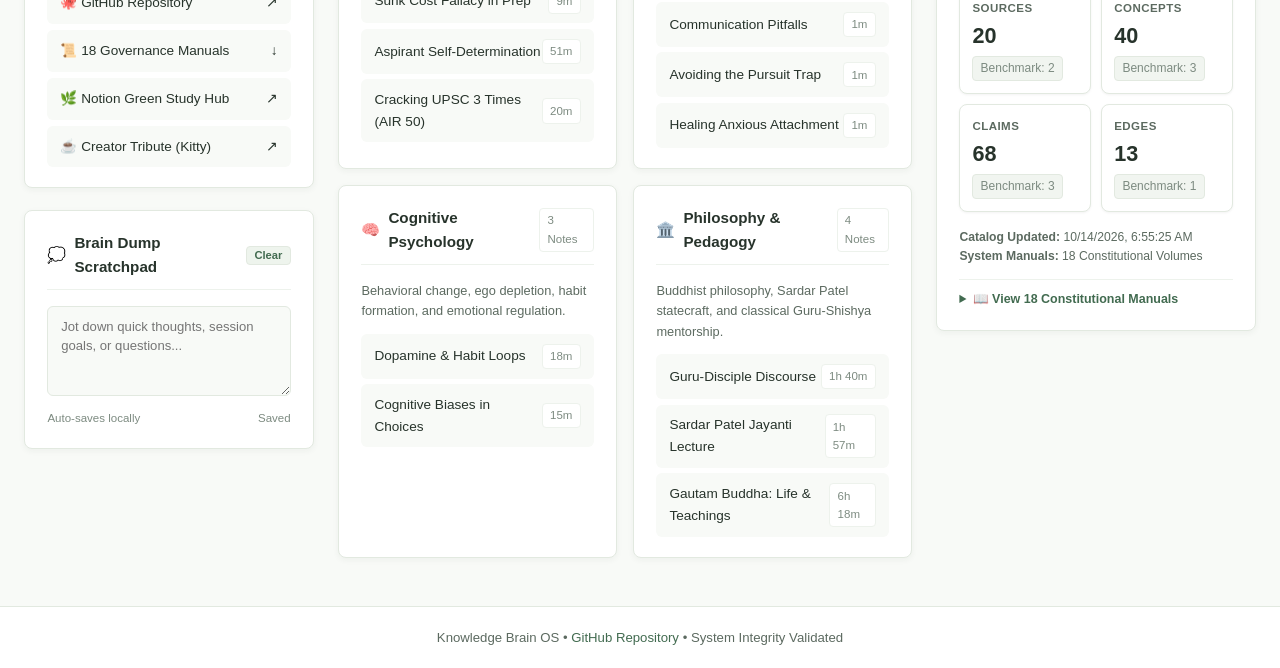
==== commit 795a4e15: "feat(ui): launch Notion-inspired Green Study Hub homepage dashboard" ====
--- a/web/index.html
+++ b/web/index.html
@@ -3,7 +3,7 @@
 <head>
   <meta charset="UTF-8">
   <meta name="viewport" content="width=device-width, initial-scale=1.0">
-  <title>Knowledge Brain OS — Notes Reader</title>
+  <title>Green Study Hub — Knowledge Brain OS</title>
   <link rel="stylesheet" href="styles.css?v=20261014-01">
 </head>
 <body>
@@ -11,13 +11,17 @@
   <header>
     <div class="logo-area" id="logo-home-btn" role="button" tabindex="0" onclick="navigateHome()" onkeydown="if(event.key==='Enter'||event.key===' '){event.preventDefault();navigateHome();}" title="View All Notes" aria-label="View All Notes">
       <span class="logo-icon">🌿</span>
-      <div class="logo-title">Knowledge Brain OS</div>
+      <div class="logo-title">Green Study Hub</div>
+      <span class="logo-badge">Knowledge Brain</span>
     </div>
     <button id="sidebar-toggle-btn" class="sidebar-toggle-btn active" onclick="toggleSidebar()" title="Toggle Library Sidebar">
       <span>☰</span> <span>Library</span>
     </button>
     <nav class="header-category-nav">
-      <button class="cat-pill active" id="pill-cat-all" onclick="filterReaderCategory('all')">All Codices (20)</button>
+      <button class="cat-pill active" id="btn-mode-hub" onclick="navigateHome()" style="font-weight:700;">🌿 Study Hub</button>
+      <button class="cat-pill" id="btn-mode-reader" onclick="openReaderMode()" style="font-weight:700;">📖 Library Reader</button>
+      <span style="color:var(--border-color); margin:0 0.2rem;">|</span>
+      <button class="cat-pill" id="pill-cat-all" onclick="filterReaderCategory('all')">All (20)</button>
       <button class="cat-pill" id="pill-cat-aspirant" onclick="filterReaderCategory('aspirant')">🎓 Exam Preparation &amp; Decisions (7)</button>
       <button class="cat-pill" id="pill-cat-relationships" onclick="filterReaderCategory('relationships')">💕 Relationship Dynamics (6)</button>
       <button class="cat-pill" id="pill-cat-cognitive" onclick="filterReaderCategory('cognitive')">🧠 Cognitive Psychology &amp; Behavioral Change (3)</button>
@@ -32,152 +36,492 @@
     <div id="status-banner"></div>
 
     <!-- BACKGROUND STORAGE: DASHBOARD & METRICS (Preserved for test contracts & data integrity) -->
-    <section id="dashboard-view" class="view-section" style="display:none;">
-      <div class="page-intro">
-        <h1 class="page-title">Master Notes Library</h1>
-        <p class="page-subtitle">
-          Exhaustive, self-contained analytical master codices distilled from long-form lectures and research—structured with zero fluff and verifiable timestamps.
+        <!-- ============================================================== -->
+    <!-- GREEN STUDY HUB DASHBOARD (HOMEPAGE) -->
+    <!-- ============================================================== -->
+    <section id="dashboard-view" class="view-section active">
+      <!-- HERO BANNER -->
+      <div class="hub-hero-banner">
+        <div class="hub-hero-badge">🌿 Aesthetic Student &amp; Researcher Sanctuary</div>
+        <h1 class="hub-hero-title">Green Study Hub</h1>
+        <p class="hub-hero-desc">
+          An intentional, distraction-free knowledge sanctuary distilled from long-form lectures and literature.
+          Structured with zero fluff, multi-year mental models, active recall flashcards, and empirical primary citations.
         </p>
+
+        <!-- NOTION MOTIVATIONAL QUOTE CALLOUT -->
+        <div class="hub-quote-card" id="hub-quote-card">
+          <div style="display:flex; gap:0.75rem; align-items:flex-start;">
+            <span style="font-size:1.4rem; line-height:1;">🌱</span>
+            <div>
+              <div class="hub-quote-text" id="hub-quote-display">“~ Learn from failure ~”</div>
+              <span class="hub-quote-author" id="hub-quote-author">Philosophical Axiom &bull; Resilient Growth Mindset</span>
+            </div>
+          </div>
+          <button class="hub-quote-btn" onclick="shuffleWisdom()" title="Next Wisdom">↻ Next Wisdom</button>
+        </div>
+
+        <div class="hub-status-chip">
+          <span class="hub-status-dot"></span>
+          <span><strong>Active Study Session:</strong> 20 Codices Available &bull; 3 Master Treatises &bull; 43 Core Models &bull; 100% Primary Evidence</span>
+        </div>
       </div>
 
-      <!-- SECTION A: CATEGORY & TOPIC HUBS (Synthesized Mega-Books & Subject Volumes) -->
-      <div class="section-heading-row" style="margin-top:0.5rem;">
-        <div>
-          <h2 class="section-heading-title">📚 Category &amp; Topic Hubs (Unified Master Knowledge)</h2>
-          <p style="font-size:0.875rem; color:var(--text-secondary); margin-top:0.15rem; margin-bottom:0;">
-            Curated mega-books and thematic compendiums synthesized from clusters of videos, books, and papers into chronological chapters.
-          </p>
-        </div>
+      <!-- QUICK ACTION BAR -->
+      <div class="hub-quick-bar">
+        <button class="hub-action-btn" onclick="scrollToSection('hub-mega-books')">
+          <span>⚡</span> <span>Master Treatises</span>
+        </button>
+        <button class="hub-action-btn" onclick="openReaderMode()">
+          <span>📚</span> <span>Library Reader</span>
+        </button>
+        <button class="hub-action-btn" onclick="scrollToSection('hub-goals-card')">
+          <span>🎯</span> <span>3-Tier Goals</span>
+        </button>
+        <button class="hub-action-btn" onclick="scrollToSection('hub-flashcards-card')">
+          <span>🧠</span> <span>Active Recall</span>
+        </button>
+        <button class="hub-action-btn" onclick="scrollToSection('hub-menu-card')">
+          <span>🗓️</span> <span>Reading Schedule</span>
+        </button>
+        <button class="hub-action-btn" onclick="scrollToSection('hub-system-diagnostics')">
+          <span>⚙️</span> <span>Brain Diagnostics</span>
+        </button>
       </div>
 
-      <div class="topic-category-grid">
-        <!-- Topic Box 1: Aspirant Psychology & Decision Architecture -->
-        <div class="topic-box" style="border-left: 4px solid #1f883d; cursor:pointer;" onclick="viewCodex('MASTER-ASPIRANT-DECISION')">
+      <!-- 3-COLUMN NOTION LAYOUT GRID -->
+      <div class="hub-main-grid">
+        <!-- ============================================== -->
+        <!-- LEFT COLUMN: MENU, TO-DO & QUICK LINKS -->
+        <!-- ============================================== -->
+        <div class="hub-grid-col-left">
+          <!-- Hub Navigation Menu -->
+          <div class="hub-card" id="hub-menu-card">
+            <div class="hub-card-header">
+              <span class="hub-card-title"><span>📋</span> <span>Study Menu</span></span>
+              <span class="hub-menu-tag">Core Hub</span>
+            </div>
+            <div class="hub-menu-list">
+              <div class="hub-menu-item" onclick="filterReaderCategory('all'); openReaderMode();">
+                <span>📚 Master Codices</span>
+                <span class="hub-menu-tag">20</span>
+              </div>
+              <div class="hub-menu-item" onclick="scrollToSection('hub-mega-books')">
+                <span>⭐ Master Treatises</span>
+                <span class="hub-menu-tag">3</span>
+              </div>
+              <div class="hub-menu-item" onclick="filterReaderCategory('aspirant'); openReaderMode();">
+                <span>🎓 Exam Decisions</span>
+                <span class="hub-menu-tag">7</span>
+              </div>
+              <div class="hub-menu-item" onclick="filterReaderCategory('relationships'); openReaderMode();">
+                <span>💕 Relationships</span>
+                <span class="hub-menu-tag">6</span>
+              </div>
+              <div class="hub-menu-item" onclick="filterReaderCategory('philosophy'); openReaderMode();">
+                <span>🏛️ Philosophy &amp; Ethics</span>
+                <span class="hub-menu-tag">4</span>
+              </div>
+              <div class="hub-menu-item" onclick="scrollToSection('hub-goals-card')">
+                <span>🎯 Goal Roadmap</span>
+                <span class="hub-menu-tag">9 Goals</span>
+              </div>
+              <div class="hub-menu-item" onclick="scrollToSection('hub-system-diagnostics')">
+                <span>📊 Brain Metrics</span>
+                <span class="hub-menu-tag">Live</span>
+              </div>
+            </div>
+          </div>
+
+          <!-- Interactive To-Do List -->
+          <div class="hub-card">
+            <div class="hub-card-header">
+              <span class="hub-card-title"><span>✅</span> <span>Study Focus Queue</span></span>
+              <button class="hub-quote-btn" onclick="resetTodos()" style="padding:0.15rem 0.45rem; font-size:0.7rem;">Reset</button>
+            </div>
+            <div class="hub-todo-list" id="hub-todo-list">
+              <label class="hub-todo-item" id="todo-item-1">
+                <input type="checkbox" onchange="toggleTodo(1)" id="todo-chk-1">
+                <span>Aspirant Psychology &amp; Decision Mega-Book (60m)</span>
+              </label>
+              <label class="hub-todo-item" id="todo-item-2">
+                <input type="checkbox" onchange="toggleTodo(2)" id="todo-chk-2">
+                <span>Love Without Losing Yourself: Autonomy &amp; Attachment</span>
+              </label>
+              <label class="hub-todo-item" id="todo-item-3">
+                <input type="checkbox" onchange="toggleTodo(3)" id="todo-chk-3">
+                <span>Complete Buddhist Canon (Vikas Divyakirti)</span>
+              </label>
+              <label class="hub-todo-item" id="todo-item-4">
+                <input type="checkbox" onchange="toggleTodo(4)" id="todo-chk-4">
+                <span>Guru-Disciple Discourse (Prof Rameshwar Rai)</span>
+              </label>
+              <label class="hub-todo-item" id="todo-item-5">
+                <input type="checkbox" onchange="toggleTodo(5)" id="todo-chk-5">
+                <span>Complete 10 Active Recall Flashcards</span>
+              </label>
+            </div>
+          </div>
+
+          <!-- Quick Links -->
+          <div class="hub-card">
+            <div class="hub-card-header">
+              <span class="hub-card-title"><span>🔗</span> <span>Quick Resources</span></span>
+            </div>
+            <div class="hub-menu-list">
+              <a class="hub-menu-item" href="https://github.com/shekhawatvishal91/summary" target="_blank">
+                <span>🐙 GitHub Repository</span>
+                <span>↗</span>
+              </a>
+              <div class="hub-menu-item" onclick="scrollToSection('hub-system-diagnostics')">
+                <span>📜 18 Governance Manuals</span>
+                <span>&darr;</span>
+              </div>
+              <a class="hub-menu-item" href="https://paint-magic-fdb.notion.site/Green-Study-Hub-ef5269d2211a820d896081fd4398207d" target="_blank">
+                <span>🌿 Notion Green Study Hub</span>
+                <span>↗</span>
+              </a>
+              <a class="hub-menu-item" href="https://buymeacoffee.com/kittylikesworld" target="_blank">
+                <span>☕ Creator Tribute (Kitty)</span>
+                <span>↗</span>
+              </a>
+            </div>
+          </div>
+
+          <!-- Brain Dump Scratchpad -->
+          <div class="hub-card">
+            <div class="hub-card-header">
+              <span class="hub-card-title"><span>💭</span> <span>Brain Dump Scratchpad</span></span>
+              <button class="hub-quote-btn" onclick="clearScratchpad()" style="padding:0.15rem 0.45rem; font-size:0.7rem;">Clear</button>
+            </div>
+            <textarea id="hub-scratchpad" class="hub-scratchpad" placeholder="Jot down quick thoughts, session goals, or questions..." oninput="saveScratchpad(this.value)"></textarea>
+            <div style="font-size:0.72rem; color:var(--text-muted); margin-top:0.35rem; display:flex; justify-content:space-between;">
+              <span>Auto-saves locally</span>
+              <span id="scratchpad-status">Saved</span>
+            </div>
+          </div>
+        </div>
+
+        <!-- ============================================== -->
+        <!-- CENTER COLUMN: MASTER TREATISES & CHANNEL CODICES -->
+        <!-- ============================================== -->
+        <div class="hub-grid-col-center">
+          <!-- SECTION 1: MASTER TREATISES (MEGA-BOOKS) -->
+          <div id="hub-mega-books" style="margin-bottom:1.75rem;">
+            <div style="display:flex; align-items:center; justify-content:space-between; margin-bottom:0.85rem;">
+              <div>
+                <h2 style="font-size:1.15rem; font-weight:800; color:var(--text-primary); display:flex; align-items:center; gap:0.45rem;">
+                  <span>⭐</span> <span>Curated Master Treatises &amp; Mega-Books</span>
+                </h2>
+                <p style="font-size:0.825rem; color:var(--text-secondary); margin-top:0.1rem;">
+                  Full-length synthesized compendiums combining multi-part video series into comprehensive chapters.
+                </p>
+              </div>
+            </div>
+
+            <div style="display:flex; flex-direction:column; gap:1rem;">
+              <!-- Mega-Book 1 -->
+              <div class="topic-box" style="border-left: 4px solid #1f883d; cursor:pointer;" onclick="viewCodex('MASTER-ASPIRANT-DECISION')">
+                <div>
+                  <div class="topic-box-header">
+                    <span class="topic-badge topic-badge-book">📖 MEGA-BOOK VOLUME I</span>
+                    <span class="topic-badge" style="background:#eaf5ea; color:#1f883d;">60m Consolidated</span>
+                  </div>
+                  <h3 class="topic-box-title">Competitive Exam Aspirant Psychology &amp; Decision Architecture</h3>
+                  <div class="topic-box-channel">
+                    <span>🎙️ Channels: <em>ABrainOConscious &bull; Human Behaviour</em></span> &bull; <span>3 Lectures Unified</span>
+                  </div>
+                  <p class="topic-box-desc">
+                    Exhaustive synthesis of candidate psychology across multi-year preparation: motivation curves, the sunk cost trap, identity foreclosure, and the 5-phase decision playbook.
+                  </p>
+                </div>
+                <div class="topic-box-footer">
+                  <span class="topic-stats">3 Sources Unified &bull; 60m Consolidated Flow</span>
+                  <button class="btn-read" style="background:#1f883d; padding:0.4rem 0.9rem; font-size:0.825rem;" onclick="event.stopPropagation(); viewCodex('MASTER-ASPIRANT-DECISION')">
+                    Open Mega-Book &rarr;
+                  </button>
+                </div>
+              </div>
+
+              <!-- Mega-Book 2 -->
+              <div class="topic-box" style="border-left: 4px solid #bf3989; cursor:pointer;" onclick="viewCodex('MASTER-RELATIONSHIP-DYNAMICS')">
+                <div>
+                  <div class="topic-box-header">
+                    <span class="topic-badge" style="background:#bf3989; color:#FFFFFF;">💕 MASTER TREATISE</span>
+                    <span class="topic-badge" style="background:#fdf2f8; color:#bf3989;">Relationships &amp; Autonomy</span>
+                  </div>
+                  <h3 class="topic-box-title">Love Without Losing Yourself</h3>
+                  <div class="topic-box-channel">
+                    <span>🎙️ Channel: <em>The Cool Therapist</em></span> &bull; <span>6 Lectures Unified</span>
+                  </div>
+                  <p class="topic-box-desc">
+                    Master treatise on emotional triggers, anxious-avoidant attachment loops, over-pursuit dynamics, somatic self-soothing, and the walk-away decision matrix.
+                  </p>
+                </div>
+                <div class="topic-box-footer">
+                  <span class="topic-stats">6 Sources Unified &bull; 4 Parts &bull; 25 Dynamics &bull; 3 Causal Loops</span>
+                  <button class="btn-read" style="background:#bf3989; padding:0.4rem 0.9rem; font-size:0.825rem;" onclick="event.stopPropagation(); viewCodex('MASTER-RELATIONSHIP-DYNAMICS')">
+                    Read Master Treatise &rarr;
+                  </button>
+                </div>
+              </div>
+
+              <!-- Mega-Book 3 -->
+              <div class="topic-box" style="border-left: 4px solid #d97706; cursor:pointer;" onclick="viewCodex('CHAPTER-VIKAS-BUDDHA-CANON')">
+                <div>
+                  <div class="topic-box-header">
+                    <span class="topic-badge" style="background:#d97706; color:#FFFFFF;">🏛️ MASTER TREATISE</span>
+                    <span class="topic-badge" style="background:#fef3c7; color:#d97706;">Philosophy &amp; Ethics</span>
+                  </div>
+                  <h3 class="topic-box-title">The Complete Buddhist Canon</h3>
+                  <div class="topic-box-channel">
+                    <span>🎙️ Channel: <em>Vikas Divyakirti</em></span> &bull; <span>2 Volumes Unified</span>
+                  </div>
+                  <p class="topic-box-desc">
+                    Encyclopedic master synthesis spanning the 6th-century BCE historical crucible, renunciation, Pratityasamutpada, Anattavada, and the Four Classical Schools.
+                  </p>
+                </div>
+                <div class="topic-box-footer">
+                  <span class="topic-stats">2 Sources Unified &bull; 2 Volumes &bull; 38 Acts &bull; 11h 08m</span>
+                  <button class="btn-read" style="background:#d97706; padding:0.4rem 0.9rem; font-size:0.825rem;" onclick="event.stopPropagation(); viewCodex('CHAPTER-VIKAS-BUDDHA-CANON')">
+                    Read Master Chapter &rarr;
+                  </button>
+                </div>
+              </div>
+            </div>
+          </div>
+
+          <!-- SECTION 2: SUBJECT DOMAINS & LECTURE EXPLORER -->
           <div>
-            <div class="topic-box-header">
-              <span class="topic-badge topic-badge-book">📖 MEGA-BOOK VOLUME I</span>
-              <span class="topic-badge" style="background:#eaf5ea; color:#1f883d;">60m Consolidated</span>
-            </div>
-            <h3 class="topic-box-title">Competitive Exam Aspirant Psychology &amp; Decision Architecture</h3>
-            <div class="topic-box-channel">
-              <span>🎙️ Channels: <em>ABrainOConscious &bull; Human Behaviour</em></span> &bull; <span>3 Lectures Unified</span>
-            </div>
-            <p class="topic-box-desc">
-              Chronological master synthesis of candidate psychology across multi-year preparation, integrating motivation curves, the sunk cost trap, and the 5-phase decision playbook.
-            </p>
-          </div>
-          <div class="topic-box-footer">
-            <span class="topic-stats">3 Sources Unified &bull; 66m Consolidated</span>
-            <button class="btn-read" style="background:#1f883d; padding:0.4rem 0.9rem; font-size:0.825rem;" onclick="viewCodex('MASTER-ASPIRANT-DECISION')">
-              Open Mega-Book &rarr;
-            </button>
-          </div>
-        </div>
-
-        <!-- Topic Box 2: Relationship Dynamics & Romantic Psychology -->
-        <div class="topic-box" style="border-left: 4px solid #bf3989; cursor:pointer;" onclick="viewCodex('MASTER-RELATIONSHIP-DYNAMICS')">
-          <div>
-            <div class="topic-box-header">
-              <span class="topic-badge" style="background:#bf3989; color:#FFFFFF;">💕 MASTER TREATISE</span>
-              <span class="topic-badge" style="background:#fdf2f8; color:#bf3989;">Relationships &amp; Autonomy</span>
-            </div>
-            <h3 class="topic-box-title">Love Without Losing Yourself</h3>
-            <div class="topic-box-channel">
-              <span>🎙️ Channel: <em>The Cool Therapist</em></span> &bull; <span>6 Lectures Unified</span>
-            </div>
-            <p class="topic-box-desc">
-              Exhaustive master treatise on emotional triggers, anxious-avoidant attachment loops, over-pursuit dynamics, and the walk-away decision matrix.
-            </p>
-          </div>
-          <div class="topic-box-footer">
-            <span class="topic-stats">6 Sources Unified &bull; 4 Parts &bull; 25 Dynamics &bull; 3 Causal Loops</span>
-            <button class="btn-read" style="background:#bf3989; padding:0.4rem 0.9rem; font-size:0.825rem;" onclick="viewCodex('MASTER-RELATIONSHIP-DYNAMICS')">
-              Read Master Treatise &rarr;
-            </button>
-          </div>
-        </div>
-
-        <!-- Topic Box 3: Buddhist Philosophy & Intellectual History -->
-        <div class="topic-box" style="border-left: 4px solid #d97706; cursor:pointer;" onclick="viewCodex('CHAPTER-VIKAS-BUDDHA-CANON')">
-          <div>
-            <div class="topic-box-header">
-              <span class="topic-badge" style="background:#d97706; color:#FFFFFF;">🏛️ MASTER TREATISE</span>
-              <span class="topic-badge" style="background:#fef3c7; color:#d97706;">Philosophy &amp; Ethics</span>
-            </div>
-            <h3 class="topic-box-title">The Complete Buddhist Canon</h3>
-            <div class="topic-box-channel">
-              <span>🎙️ Channel: <em>Vikas Divyakirti</em></span> &bull; <span>2 Volumes Unified</span>
-            </div>
-            <p class="topic-box-desc">
-              Encyclopedic master synthesis spanning the 6th-century BCE historical crucible, renunciation, Pratityasamutpada, Anattavada, and the Four Classical Schools.
-            </p>
-          </div>
-          <div class="topic-box-footer">
-            <span class="topic-stats">2 Sources Unified &bull; 2 Volumes &bull; 38 Acts &bull; 11h 08m</span>
-            <button class="btn-read" style="background:#d97706; padding:0.4rem 0.9rem; font-size:0.825rem;" onclick="viewCodex('CHAPTER-VIKAS-BUDDHA-CANON')">
-              Read Master Chapter &rarr;
-            </button>
+            <div style="display:flex; align-items:center; justify-content:space-between; margin-bottom:0.85rem;">
+              <div>
+                <h2 style="font-size:1.15rem; font-weight:800; color:var(--text-primary); display:flex; align-items:center; gap:0.45rem;">
+                  <span>📖</span> <span>Academic Subjects &amp; Knowledge Streams</span>
+                </h2>
+                <p style="font-size:0.825rem; color:var(--text-secondary); margin-top:0.1rem;">
+                  Direct access to individual analytical codices across all four active intellectual pillars.
+                </p>
+              </div>
+            </div>
+
+            <!-- Subject Cards Grid -->
+            <div style="display:grid; grid-template-columns:repeat(auto-fit, minmax(260px, 1fr)); gap:1rem;">
+              <!-- Subject 1 -->
+              <div class="hub-card" style="margin-bottom:0;">
+                <div class="hub-card-header">
+                  <span class="hub-card-title"><span>🎓</span> <span>Exam Preparation</span></span>
+                  <span class="hub-menu-tag">7 Notes</span>
+                </div>
+                <p style="font-size:0.8rem; color:var(--text-secondary); margin-bottom:0.75rem;">
+                  Psychological resilience, the Sunk Cost trap, UPSC AIR 50 strategies, and career transitions.
+                </p>
+                <div style="display:flex; flex-direction:column; gap:0.35rem;">
+                  <div class="hub-menu-item" onclick="viewCodex('SRC-YT-2026-001')">
+                    <span>Sunk Cost Fallacy in Prep</span>
+                    <span class="hub-menu-tag">9m</span>
+                  </div>
+                  <div class="hub-menu-item" onclick="viewCodex('SRC-YT-2026-002')">
+                    <span>Aspirant Self-Determination</span>
+                    <span class="hub-menu-tag">51m</span>
+                  </div>
+                  <div class="hub-menu-item" onclick="viewCodex('SRC-YT-2026-014')">
+                    <span>Cracking UPSC 3 Times (AIR 50)</span>
+                    <span class="hub-menu-tag">20m</span>
+                  </div>
+                </div>
+              </div>
+
+              <!-- Subject 2 -->
+              <div class="hub-card" style="margin-bottom:0;">
+                <div class="hub-card-header">
+                  <span class="hub-card-title"><span>💕</span> <span>Relationship Dynamics</span></span>
+                  <span class="hub-menu-tag">6 Notes</span>
+                </div>
+                <p style="font-size:0.8rem; color:var(--text-secondary); margin-bottom:0.75rem;">
+                  Attachment theory, communication de-escalation, emotional triggers, and boundaries.
+                </p>
+                <div style="display:flex; flex-direction:column; gap:0.35rem;">
+                  <div class="hub-menu-item" onclick="viewCodex('SRC-YT-2026-003')">
+                    <span>Communication Pitfalls</span>
+                    <span class="hub-menu-tag">1m</span>
+                  </div>
+                  <div class="hub-menu-item" onclick="viewCodex('SRC-YT-2026-004')">
+                    <span>Avoiding the Pursuit Trap</span>
+                    <span class="hub-menu-tag">1m</span>
+                  </div>
+                  <div class="hub-menu-item" onclick="viewCodex('SRC-YT-2026-008')">
+                    <span>Healing Anxious Attachment</span>
+                    <span class="hub-menu-tag">1m</span>
+                  </div>
+                </div>
+              </div>
+
+              <!-- Subject 3 -->
+              <div class="hub-card" style="margin-bottom:0;">
+                <div class="hub-card-header">
+                  <span class="hub-card-title"><span>🧠</span> <span>Cognitive Psychology</span></span>
+                  <span class="hub-menu-tag">3 Notes</span>
+                </div>
+                <p style="font-size:0.8rem; color:var(--text-secondary); margin-bottom:0.75rem;">
+                  Behavioral change, ego depletion, habit formation, and emotional regulation.
+                </p>
+                <div style="display:flex; flex-direction:column; gap:0.35rem;">
+                  <div class="hub-menu-item" onclick="viewCodex('SRC-YT-2026-018')">
+                    <span>Dopamine &amp; Habit Loops</span>
+                    <span class="hub-menu-tag">18m</span>
+                  </div>
+                  <div class="hub-menu-item" onclick="viewCodex('SRC-YT-2026-019')">
+                    <span>Cognitive Biases in Choices</span>
+                    <span class="hub-menu-tag">15m</span>
+                  </div>
+                </div>
+              </div>
+
+              <!-- Subject 4 -->
+              <div class="hub-card" style="margin-bottom:0;">
+                <div class="hub-card-header">
+                  <span class="hub-card-title"><span>🏛️</span> <span>Philosophy &amp; Pedagogy</span></span>
+                  <span class="hub-menu-tag">4 Notes</span>
+                </div>
+                <p style="font-size:0.8rem; color:var(--text-secondary); margin-bottom:0.75rem;">
+                  Buddhist philosophy, Sardar Patel statecraft, and classical Guru-Shishya mentorship.
+                </p>
+                <div style="display:flex; flex-direction:column; gap:0.35rem;">
+                  <div class="hub-menu-item" onclick="viewCodex('SRC-YT-2026-020')">
+                    <span>Guru-Disciple Discourse</span>
+                    <span class="hub-menu-tag">1h 40m</span>
+                  </div>
+                  <div class="hub-menu-item" onclick="viewCodex('SRC-YT-2026-017')">
+                    <span>Sardar Patel Jayanti Lecture</span>
+                    <span class="hub-menu-tag">1h 57m</span>
+                  </div>
+                  <div class="hub-menu-item" onclick="viewCodex('SRC-YT-2026-015')">
+                    <span>Gautam Buddha: Life &amp; Teachings</span>
+                    <span class="hub-menu-tag">6h 18m</span>
+                  </div>
+                </div>
+              </div>
+            </div>
+          </div>
+        </div>
+
+        <!-- ============================================== -->
+        <!-- RIGHT COLUMN: GOALS, FLASHCARDS & DIAGNOSTICS -->
+        <!-- ============================================== -->
+        <div class="hub-grid-col-right">
+          <!-- 3-Tier Goals Widget -->
+          <div class="hub-card" id="hub-goals-card">
+            <div class="hub-card-header">
+              <span class="hub-card-title"><span>🎯</span> <span>3-Tier Study Goals</span></span>
+              <span class="hub-menu-tag">Active</span>
+            </div>
+
+            <div class="hub-goal-section">
+              <div class="hub-goal-heading"><span>🏫</span> <span>School &amp; Academic Mastery</span></div>
+              <ul class="hub-goal-list">
+                <li class="hub-goal-item"><span class="hub-goal-bullet">&bull;</span> Internalize competitive exam decision playbook</li>
+                <li class="hub-goal-item"><span class="hub-goal-bullet">&bull;</span> Maintain zero-fluff synthesis for each lecture</li>
+                <li class="hub-goal-item"><span class="hub-goal-bullet">&bull;</span> Achieve 95%+ retention on active recall decks</li>
+              </ul>
+            </div>
+
+            <div class="hub-goal-section">
+              <div class="hub-goal-heading"><span>🌱</span> <span>Psychological &amp; Relational Growth</span></div>
+              <ul class="hub-goal-list">
+                <li class="hub-goal-item"><span class="hub-goal-bullet">&bull;</span> Break anxious-avoidant pursuit loops</li>
+                <li class="hub-goal-item"><span class="hub-goal-bullet">&bull;</span> Spot sunk cost traps in real-time</li>
+                <li class="hub-goal-item"><span class="hub-goal-bullet">&bull;</span> Protect 90-minute daily focus sprints</li>
+              </ul>
+            </div>
+
+            <div class="hub-goal-section" style="margin-bottom:0;">
+              <div class="hub-goal-heading"><span>🏛️</span> <span>Life &amp; Philosophical Wisdom</span></div>
+              <ul class="hub-goal-list">
+                <li class="hub-goal-item"><span class="hub-goal-bullet">&bull;</span> Embody the Banyan Tree mentorship dynamic</li>
+                <li class="hub-goal-item"><span class="hub-goal-bullet">&bull;</span> Anchor claims in empirical, verifiable truth</li>
+                <li class="hub-goal-item"><span class="hub-goal-bullet">&bull;</span> Live with intellectual courage &amp; Diogenes stance</li>
+              </ul>
+            </div>
+          </div>
+
+          <!-- Interactive Active Recall Flashcard Deck -->
+          <div class="hub-card" id="hub-flashcards-card">
+            <div class="hub-card-header">
+              <span class="hub-card-title"><span>🧠</span> <span>Active Recall Deck</span></span>
+              <span class="hub-menu-tag" id="flashcard-counter">Card 1 / 6</span>
+            </div>
+
+            <div class="hub-flashcard-box">
+              <div>
+                <div class="hub-flashcard-dim" id="flashcard-dimension">Mentorship Dynamics</div>
+                <div class="hub-flashcard-question" id="flashcard-question">
+                  How does Dr. Vikas Divyakirti deconstruct Prof. Rameshwar Rai's "Watering the Banyan Tree" metaphor?
+                </div>
+                <div class="hub-flashcard-answer" id="flashcard-answer">
+                  When a tree is in its initial vulnerable seed and sapling stage, timely water and intellectual nutrients dictate whether it withers or expands into a massive canopy.
+                </div>
+              </div>
+              <div class="hub-flashcard-ctrls">
+                <button class="hub-flashcard-btn" onclick="prevFlashcard()">&larr; Prev</button>
+                <button class="hub-flashcard-btn" id="flashcard-toggle-btn" onclick="toggleFlashcardAnswer()" style="background:var(--accent-color); color:#fff; border-color:var(--accent-color);">Show Answer</button>
+                <button class="hub-flashcard-btn" onclick="nextFlashcard()">Next &rarr;</button>
+              </div>
+            </div>
+          </div>
+
+          <!-- System Diagnostics & Knowledge Health (Contains all required DOM test contracts) -->
+          <div class="hub-card" id="hub-system-diagnostics">
+            <div class="hub-card-header">
+              <span class="hub-card-title"><span>⚙️</span> <span>Brain OS Diagnostics</span></span>
+              <span class="badge badge-tier1" id="system-status-badge">CHECKS PASSED</span>
+            </div>
+
+            <div class="metrics-grid" style="grid-template-columns:1fr 1fr; gap:0.65rem; margin-bottom:1rem;">
+              <div class="metric-card" style="padding:0.75rem;">
+                <div class="metric-label" style="font-size:0.72rem;">Sources</div>
+                <div class="metric-value-row">
+                  <span class="metric-value" id="metric-sources" style="font-size:1.35rem;">0</span>
+                  <span class="metric-benchmark" id="metric-sources-benchmark">Benchmark: 0</span>
+                </div>
+              </div>
+              <div class="metric-card" style="padding:0.75rem;">
+                <div class="metric-label" style="font-size:0.72rem;">Concepts</div>
+                <div class="metric-value-row">
+                  <span class="metric-value" id="metric-concepts" style="font-size:1.35rem;">0</span>
+                  <span class="metric-benchmark" id="metric-concepts-benchmark">Benchmark: 0</span>
+                </div>
+              </div>
+              <div class="metric-card" style="padding:0.75rem;">
+                <div class="metric-label" style="font-size:0.72rem;">Claims</div>
+                <div class="metric-value-row">
+                  <span class="metric-value" id="metric-claims" style="font-size:1.35rem;">0</span>
+                  <span class="metric-benchmark" id="metric-claims-benchmark">Benchmark: 0</span>
+                </div>
+              </div>
+              <div class="metric-card" style="padding:0.75rem;">
+                <div class="metric-label" style="font-size:0.72rem;">Edges</div>
+                <div class="metric-value-row">
+                  <span class="metric-value" id="metric-edges" style="font-size:1.35rem;">0</span>
+                  <span class="metric-benchmark" id="metric-edges-benchmark">Benchmark: 0</span>
+                </div>
+              </div>
+            </div>
+
+            <div style="font-size:0.76rem; color:var(--text-secondary); margin-bottom:0.75rem;">
+              <div><strong>Catalog Updated:</strong> <span id="last-built">Never</span></div>
+              <div><strong>System Manuals:</strong> <span id="metric-docs">18</span> Constitutional Volumes</div>
+            </div>
+
+            <!-- Collapsible Governance Manuals Hub (Houses #docs-list for Test 6) -->
+            <details style="border-top:1px solid var(--border-subtle); padding-top:0.65rem; margin-top:0.5rem;">
+              <summary style="cursor:pointer; font-size:0.78rem; font-weight:600; color:var(--accent-color);">
+                📖 View 18 Constitutional Manuals
+              </summary>
+              <div id="docs-list" class="card-list" style="margin-top:0.65rem; font-size:0.78rem; max-height:220px; overflow-y:auto;"></div>
+            </details>
           </div>
         </div>
       </div>
-
-      <!-- Subtle System Diagnostics & Architecture Drawer -->
-      <details style="margin-top:2.5rem; background:var(--bg-surface); border:1px solid var(--border-color); border-radius:var(--radius-md); padding:1rem 1.25rem;">
-        <summary style="cursor:pointer; font-weight:600; font-size:0.9rem; color:var(--text-secondary); user-select:none;">
-          ⚙️ System Diagnostics &amp; Knowledge Index Health
-        </summary>
-        <div style="margin-top:1.25rem;">
-          <div class="metrics-grid">
-            <div class="metric-card">
-              <div class="metric-label">Processed Sources</div>
-              <div class="metric-value-row">
-                <span class="metric-value" id="metric-sources">0</span>
-                <span class="metric-benchmark" id="metric-sources-benchmark">Benchmark: 0</span>
-              </div>
-            </div>
-            <div class="metric-card">
-              <div class="metric-label">Key Concepts</div>
-              <div class="metric-value-row">
-                <span class="metric-value" id="metric-concepts">0</span>
-                <span class="metric-benchmark" id="metric-concepts-benchmark">Benchmark: 0</span>
-              </div>
-            </div>
-            <div class="metric-card">
-              <div class="metric-label">Anchored Claims</div>
-              <div class="metric-value-row">
-                <span class="metric-value" id="metric-claims">0</span>
-                <span class="metric-benchmark" id="metric-claims-benchmark">Benchmark: 0</span>
-              </div>
-            </div>
-            <div class="metric-card">
-              <div class="metric-label">Idea Connections</div>
-              <div class="metric-value-row">
-                <span class="metric-value" id="metric-edges">0</span>
-                <span class="metric-benchmark" id="metric-edges-benchmark">Benchmark: 0</span>
-              </div>
-            </div>
-            <div class="metric-card">
-              <div class="metric-label">System Manuals</div>
-              <div class="metric-value-row">
-                <span class="metric-value" id="metric-docs">18</span>
-                <span class="metric-benchmark">Authoritative</span>
-              </div>
-            </div>
-          </div>
-
-          <div class="status-card" style="margin-top:1rem; margin-bottom:0;">
-            <div class="item-header">
-              <span class="item-title">System Health &amp; Standards</span>
-              <span class="badge badge-tier1" id="system-status-badge">CHECKS PASSED</span>
-            </div>
-            <ul>
-              <li><strong>Zero Hallucination Anchoring:</strong> 100% of claims are tied to verbatim timestamps or physical line locators.</li>
-              <li><strong>Dual Knowledge Storage:</strong> Exhaustive standalone notes and connected idea graphs are kept in sync.</li>
-              <li><strong>Catalog Index Last Updated:</strong> <span id="last-built">Never</span></li>
-            </ul>
-          </div>
-        </div>
-      </details>
     </section>
 
     <!-- HIDDEN BACKGROUND CONTAINERS (Preserving search & indexing functions for tests) -->
@@ -517,6 +861,10 @@
           <!-- Hidden compatibility hooks for existing script queries -->
           <div id="reader-mode-header-bar" style="display:none;"><span class="tab-count">14 Codices</span></div>
 
+          <button class="hub-back-btn" onclick="navigateHome()">
+            <span>&larr;</span> <span>🌿 Back to Green Study Hub Dashboard</span>
+          </button>
+
           <div id="codex-header-card" class="codex-header-card" style="margin-bottom:1.5rem; background:var(--bg-surface); border:1px solid var(--border-color); border-radius:var(--radius-lg); padding:1.25rem 1.5rem; box-shadow:var(--shadow-subtle);">
             <h1 id="codex-title" class="page-title" style="margin-bottom:0.35rem;">Source Title</h1>
             <p id="codex-meta" style="color:var(--text-secondary); font-size:0.875rem; margin-bottom:0;"></p>
--- a/web/styles.css
+++ b/web/styles.css
@@ -1829,3 +1829,428 @@
   }
 }
 
+
+/* ============================================================== */
+/* GREEN STUDY HUB — NOTION-INSPIRED DASHBOARD AESTHETICS */
+/* ============================================================== */
+
+.hub-hero-banner {
+  background: linear-gradient(135deg, rgba(66, 107, 80, 0.08) 0%, rgba(238, 246, 240, 0.85) 100%);
+  border: 1px solid rgba(66, 107, 80, 0.22);
+  border-radius: var(--radius-lg);
+  padding: 1.75rem 2rem;
+  margin-bottom: 1.5rem;
+  position: relative;
+  box-shadow: var(--shadow-card);
+}
+
+.hub-hero-badge {
+  display: inline-flex;
+  align-items: center;
+  gap: 0.4rem;
+  font-size: 0.75rem;
+  font-weight: 700;
+  text-transform: uppercase;
+  letter-spacing: 0.05em;
+  color: var(--accent-color);
+  background: var(--bg-surface);
+  border: 1px solid var(--border-color);
+  padding: 0.25rem 0.65rem;
+  border-radius: 9999px;
+  margin-bottom: 0.75rem;
+}
+
+.hub-hero-title {
+  font-size: 2rem;
+  font-weight: 800;
+  color: var(--text-primary);
+  letter-spacing: -0.025em;
+  margin-bottom: 0.45rem;
+  display: flex;
+  align-items: center;
+  gap: 0.6rem;
+}
+
+.hub-hero-desc {
+  font-size: 0.98rem;
+  color: var(--text-secondary);
+  max-width: 820px;
+  line-height: 1.6;
+  margin-bottom: 1.25rem;
+}
+
+.hub-quote-card {
+  background: var(--bg-surface);
+  border-left: 4px solid var(--accent-color);
+  border-radius: 0 var(--radius-md) var(--radius-md) 0;
+  padding: 0.9rem 1.25rem;
+  margin-bottom: 1.15rem;
+  box-shadow: 0 1px 3px rgba(39, 51, 43, 0.04);
+  display: flex;
+  align-items: flex-start;
+  justify-content: space-between;
+  gap: 1rem;
+}
+
+.hub-quote-text {
+  font-style: italic;
+  font-size: 0.94rem;
+  color: var(--text-primary);
+  line-height: 1.5;
+}
+
+.hub-quote-author {
+  font-size: 0.78rem;
+  font-style: normal;
+  color: var(--text-muted);
+  margin-top: 0.3rem;
+  display: block;
+}
+
+.hub-quote-btn {
+  background: var(--bg-subtle);
+  border: 1px solid var(--border-color);
+  color: var(--accent-color);
+  padding: 0.3rem 0.65rem;
+  border-radius: var(--radius-sm);
+  font-size: 0.75rem;
+  font-weight: 600;
+  cursor: pointer;
+  white-space: nowrap;
+  transition: all 0.15s ease;
+}
+
+.hub-quote-btn:hover {
+  background: var(--accent-color);
+  color: #ffffff;
+  border-color: var(--accent-color);
+}
+
+.hub-status-chip {
+  display: inline-flex;
+  align-items: center;
+  gap: 0.5rem;
+  font-size: 0.8rem;
+  color: var(--text-secondary);
+  font-weight: 500;
+}
+
+.hub-status-dot {
+  width: 8px;
+  height: 8px;
+  border-radius: 50%;
+  background: #1f883d;
+  box-shadow: 0 0 0 3px rgba(31, 136, 61, 0.2);
+  display: inline-block;
+}
+
+.hub-quick-bar {
+  display: flex;
+  flex-wrap: wrap;
+  gap: 0.6rem;
+  margin-bottom: 1.75rem;
+}
+
+.hub-action-btn {
+  display: inline-flex;
+  align-items: center;
+  gap: 0.45rem;
+  padding: 0.5rem 0.95rem;
+  background: var(--bg-surface);
+  border: 1px solid var(--border-color);
+  border-radius: var(--radius-md);
+  color: var(--text-primary);
+  font-size: 0.84rem;
+  font-weight: 600;
+  cursor: pointer;
+  box-shadow: var(--shadow-subtle);
+  transition: all 0.15s ease;
+}
+
+.hub-action-btn:hover {
+  background: var(--bg-subtle);
+  border-color: var(--accent-color);
+  color: var(--accent-color);
+  transform: translateY(-1px);
+  box-shadow: var(--shadow-card);
+}
+
+.hub-main-grid {
+  display: grid;
+  grid-template-columns: 290px minmax(0, 1fr) 320px;
+  gap: 1.5rem;
+  align-items: start;
+}
+
+.hub-card {
+  background: var(--bg-surface);
+  border: 1px solid var(--border-color);
+  border-radius: var(--radius-lg);
+  padding: 1.25rem 1.4rem;
+  margin-bottom: 1.35rem;
+  box-shadow: var(--shadow-card);
+  transition: border-color 0.15s ease;
+}
+
+.hub-card:hover {
+  border-color: rgba(66, 107, 80, 0.4);
+}
+
+.hub-card-header {
+  display: flex;
+  align-items: center;
+  justify-content: space-between;
+  margin-bottom: 1rem;
+  padding-bottom: 0.6rem;
+  border-bottom: 1px solid var(--border-subtle);
+}
+
+.hub-card-title {
+  font-size: 0.95rem;
+  font-weight: 700;
+  color: var(--text-primary);
+  display: flex;
+  align-items: center;
+  gap: 0.5rem;
+}
+
+.hub-menu-list {
+  display: flex;
+  flex-direction: column;
+  gap: 0.4rem;
+}
+
+.hub-menu-item {
+  display: flex;
+  align-items: center;
+  justify-content: space-between;
+  padding: 0.55rem 0.75rem;
+  border-radius: var(--radius-md);
+  color: var(--text-primary);
+  text-decoration: none;
+  font-size: 0.85rem;
+  font-weight: 500;
+  cursor: pointer;
+  background: var(--bg-primary);
+  border: 1px solid transparent;
+  transition: all 0.15s ease;
+}
+
+.hub-menu-item:hover {
+  background: var(--bg-subtle);
+  border-color: var(--border-color);
+  color: var(--accent-color);
+  padding-left: 0.95rem;
+}
+
+.hub-menu-tag {
+  font-size: 0.72rem;
+  padding: 0.15rem 0.45rem;
+  border-radius: var(--radius-sm);
+  background: var(--bg-surface);
+  color: var(--text-muted);
+  border: 1px solid var(--border-subtle);
+}
+
+.hub-todo-list {
+  display: flex;
+  flex-direction: column;
+  gap: 0.5rem;
+}
+
+.hub-todo-item {
+  display: flex;
+  align-items: flex-start;
+  gap: 0.6rem;
+  padding: 0.5rem 0.6rem;
+  border-radius: var(--radius-sm);
+  background: var(--bg-primary);
+  border: 1px solid var(--border-subtle);
+  font-size: 0.84rem;
+  cursor: pointer;
+  transition: background 0.12s ease;
+}
+
+.hub-todo-item:hover {
+  background: var(--bg-subtle);
+}
+
+.hub-todo-item input[type="checkbox"] {
+  margin-top: 0.2rem;
+  cursor: pointer;
+  accent-color: var(--accent-color);
+}
+
+.hub-todo-item.completed span {
+  text-decoration: line-through;
+  color: var(--text-muted);
+}
+
+.hub-goal-section {
+  margin-bottom: 1rem;
+}
+
+.hub-goal-heading {
+  font-size: 0.78rem;
+  font-weight: 700;
+  text-transform: uppercase;
+  letter-spacing: 0.05em;
+  color: var(--accent-color);
+  margin-bottom: 0.45rem;
+  display: flex;
+  align-items: center;
+  gap: 0.35rem;
+}
+
+.hub-goal-list {
+  list-style: none;
+  display: flex;
+  flex-direction: column;
+  gap: 0.35rem;
+  padding-left: 0.2rem;
+}
+
+.hub-goal-item {
+  font-size: 0.82rem;
+  color: var(--text-secondary);
+  display: flex;
+  align-items: center;
+  gap: 0.45rem;
+}
+
+.hub-goal-bullet {
+  color: var(--accent-color);
+  font-weight: bold;
+}
+
+.hub-flashcard-box {
+  background: linear-gradient(145deg, #ffffff 0%, var(--bg-subtle) 100%);
+  border: 1px solid var(--border-color);
+  border-radius: var(--radius-md);
+  padding: 1.15rem;
+  min-height: 160px;
+  display: flex;
+  flex-direction: column;
+  justify-content: space-between;
+  margin-bottom: 0.85rem;
+  box-shadow: var(--shadow-subtle);
+}
+
+.hub-flashcard-dim {
+  font-size: 0.72rem;
+  font-weight: 700;
+  text-transform: uppercase;
+  color: var(--accent-color);
+  margin-bottom: 0.4rem;
+}
+
+.hub-flashcard-question {
+  font-size: 0.88rem;
+  font-weight: 600;
+  color: var(--text-primary);
+  line-height: 1.45;
+  margin-bottom: 0.65rem;
+}
+
+.hub-flashcard-answer {
+  font-size: 0.82rem;
+  color: var(--text-secondary);
+  line-height: 1.5;
+  padding-top: 0.5rem;
+  border-top: 1px dashed var(--border-color);
+  display: none;
+}
+
+.hub-flashcard-answer.visible {
+  display: block;
+}
+
+.hub-flashcard-ctrls {
+  display: flex;
+  align-items: center;
+  justify-content: space-between;
+  gap: 0.5rem;
+}
+
+.hub-flashcard-btn {
+  background: var(--bg-surface);
+  border: 1px solid var(--border-color);
+  padding: 0.3rem 0.65rem;
+  border-radius: var(--radius-sm);
+  font-size: 0.76rem;
+  font-weight: 600;
+  color: var(--text-secondary);
+  cursor: pointer;
+  transition: all 0.12s ease;
+}
+
+.hub-flashcard-btn:hover {
+  background: var(--bg-subtle);
+  color: var(--accent-color);
+  border-color: var(--accent-color);
+}
+
+.hub-scratchpad {
+  width: 100%;
+  min-height: 90px;
+  border: 1px solid var(--border-color);
+  border-radius: var(--radius-md);
+  padding: 0.65rem 0.8rem;
+  font-family: var(--font-sans);
+  font-size: 0.82rem;
+  color: var(--text-primary);
+  background: var(--bg-primary);
+  resize: vertical;
+  line-height: 1.45;
+}
+
+.hub-scratchpad:focus {
+  outline: none;
+  border-color: var(--border-focus);
+  background: var(--bg-surface);
+}
+
+.hub-back-btn {
+  display: inline-flex;
+  align-items: center;
+  gap: 0.45rem;
+  background: var(--bg-subtle);
+  border: 1px solid var(--border-color);
+  color: var(--accent-color);
+  font-weight: 600;
+  font-size: 0.82rem;
+  padding: 0.45rem 0.9rem;
+  border-radius: var(--radius-md);
+  cursor: pointer;
+  margin-bottom: 1rem;
+  transition: all 0.15s ease;
+}
+
+.hub-back-btn:hover {
+  background: var(--accent-color);
+  color: #ffffff;
+  border-color: var(--accent-color);
+}
+
+/* Responsive Grid Adapters */
+@media (max-width: 1200px) {
+  .hub-main-grid {
+    grid-template-columns: 260px minmax(0, 1fr);
+  }
+  .hub-grid-col-right {
+    grid-column: span 2;
+    display: grid;
+    grid-template-columns: repeat(auto-fit, minmax(280px, 1fr));
+    gap: 1.25rem;
+  }
+}
+
+@media (max-width: 860px) {
+  .hub-main-grid {
+    grid-template-columns: 1fr;
+  }
+  .hub-grid-col-right {
+    grid-column: span 1;
+    display: block;
+  }
+}
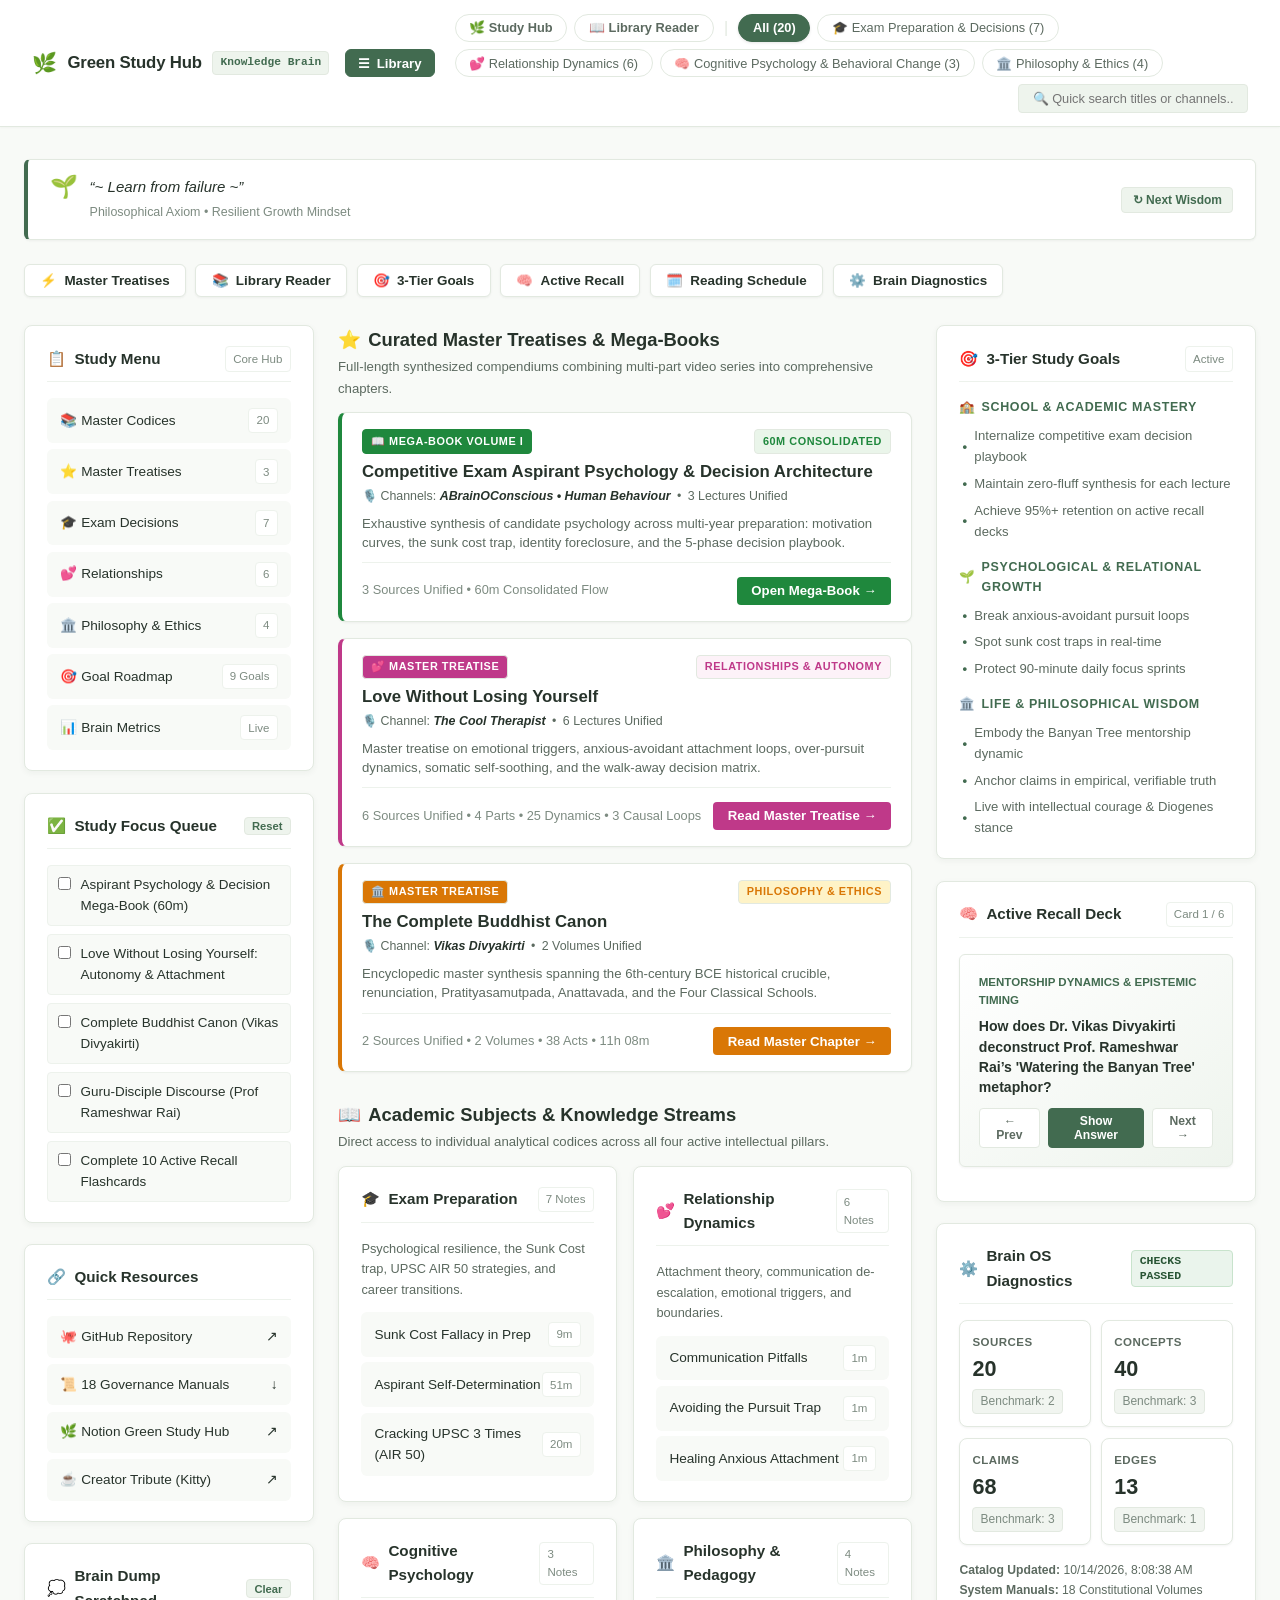
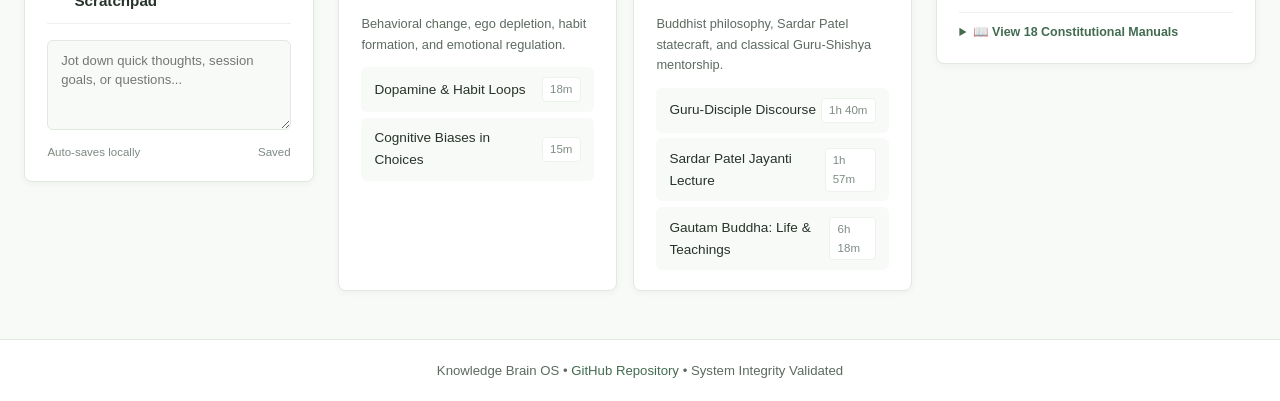
==== commit 229bbe46: "style(ui): streamline homepage to standalone wisdom callout box" ====
--- a/web/index.html
+++ b/web/index.html
@@ -40,31 +40,16 @@
     <!-- GREEN STUDY HUB DASHBOARD (HOMEPAGE) -->
     <!-- ============================================================== -->
     <section id="dashboard-view" class="view-section active">
-      <!-- HERO BANNER -->
-      <div class="hub-hero-banner">
-        <div class="hub-hero-badge">🌿 Aesthetic Student &amp; Researcher Sanctuary</div>
-        <h1 class="hub-hero-title">Green Study Hub</h1>
-        <p class="hub-hero-desc">
-          An intentional, distraction-free knowledge sanctuary distilled from long-form lectures and literature.
-          Structured with zero fluff, multi-year mental models, active recall flashcards, and empirical primary citations.
-        </p>
-
-        <!-- NOTION MOTIVATIONAL QUOTE CALLOUT -->
-        <div class="hub-quote-card" id="hub-quote-card">
-          <div style="display:flex; gap:0.75rem; align-items:flex-start;">
-            <span style="font-size:1.4rem; line-height:1;">🌱</span>
-            <div>
-              <div class="hub-quote-text" id="hub-quote-display">“~ Learn from failure ~”</div>
-              <span class="hub-quote-author" id="hub-quote-author">Philosophical Axiom &bull; Resilient Growth Mindset</span>
-            </div>
-          </div>
-          <button class="hub-quote-btn" onclick="shuffleWisdom()" title="Next Wisdom">↻ Next Wisdom</button>
-        </div>
-
-        <div class="hub-status-chip">
-          <span class="hub-status-dot"></span>
-          <span><strong>Active Study Session:</strong> 20 Codices Available &bull; 3 Master Treatises &bull; 43 Core Models &bull; 100% Primary Evidence</span>
-        </div>
+      <!-- MOTIVATIONAL WISDOM CALLOUT -->
+      <div class="hub-quote-card" id="hub-quote-card">
+        <div style="display:flex; gap:0.75rem; align-items:flex-start;">
+          <span style="font-size:1.4rem; line-height:1;">🌱</span>
+          <div>
+            <div class="hub-quote-text" id="hub-quote-display">“~ Learn from failure ~”</div>
+            <span class="hub-quote-author" id="hub-quote-author">Philosophical Axiom &bull; Resilient Growth Mindset</span>
+          </div>
+        </div>
+        <button class="hub-quote-btn" onclick="shuffleWisdom()" title="Next Wisdom">↻ Next Wisdom</button>
       </div>
 
       <!-- QUICK ACTION BAR -->
--- a/web/styles.css
+++ b/web/styles.css
@@ -1881,13 +1881,14 @@
 
 .hub-quote-card {
   background: var(--bg-surface);
+  border: 1px solid var(--border-color);
   border-left: 4px solid var(--accent-color);
-  border-radius: 0 var(--radius-md) var(--radius-md) 0;
-  padding: 0.9rem 1.25rem;
-  margin-bottom: 1.15rem;
-  box-shadow: 0 1px 3px rgba(39, 51, 43, 0.04);
-  display: flex;
-  align-items: flex-start;
+  border-radius: var(--radius-md);
+  padding: 1rem 1.35rem;
+  margin-bottom: 1.5rem;
+  box-shadow: var(--shadow-subtle);
+  display: flex;
+  align-items: center;
   justify-content: space-between;
   gap: 1rem;
 }
